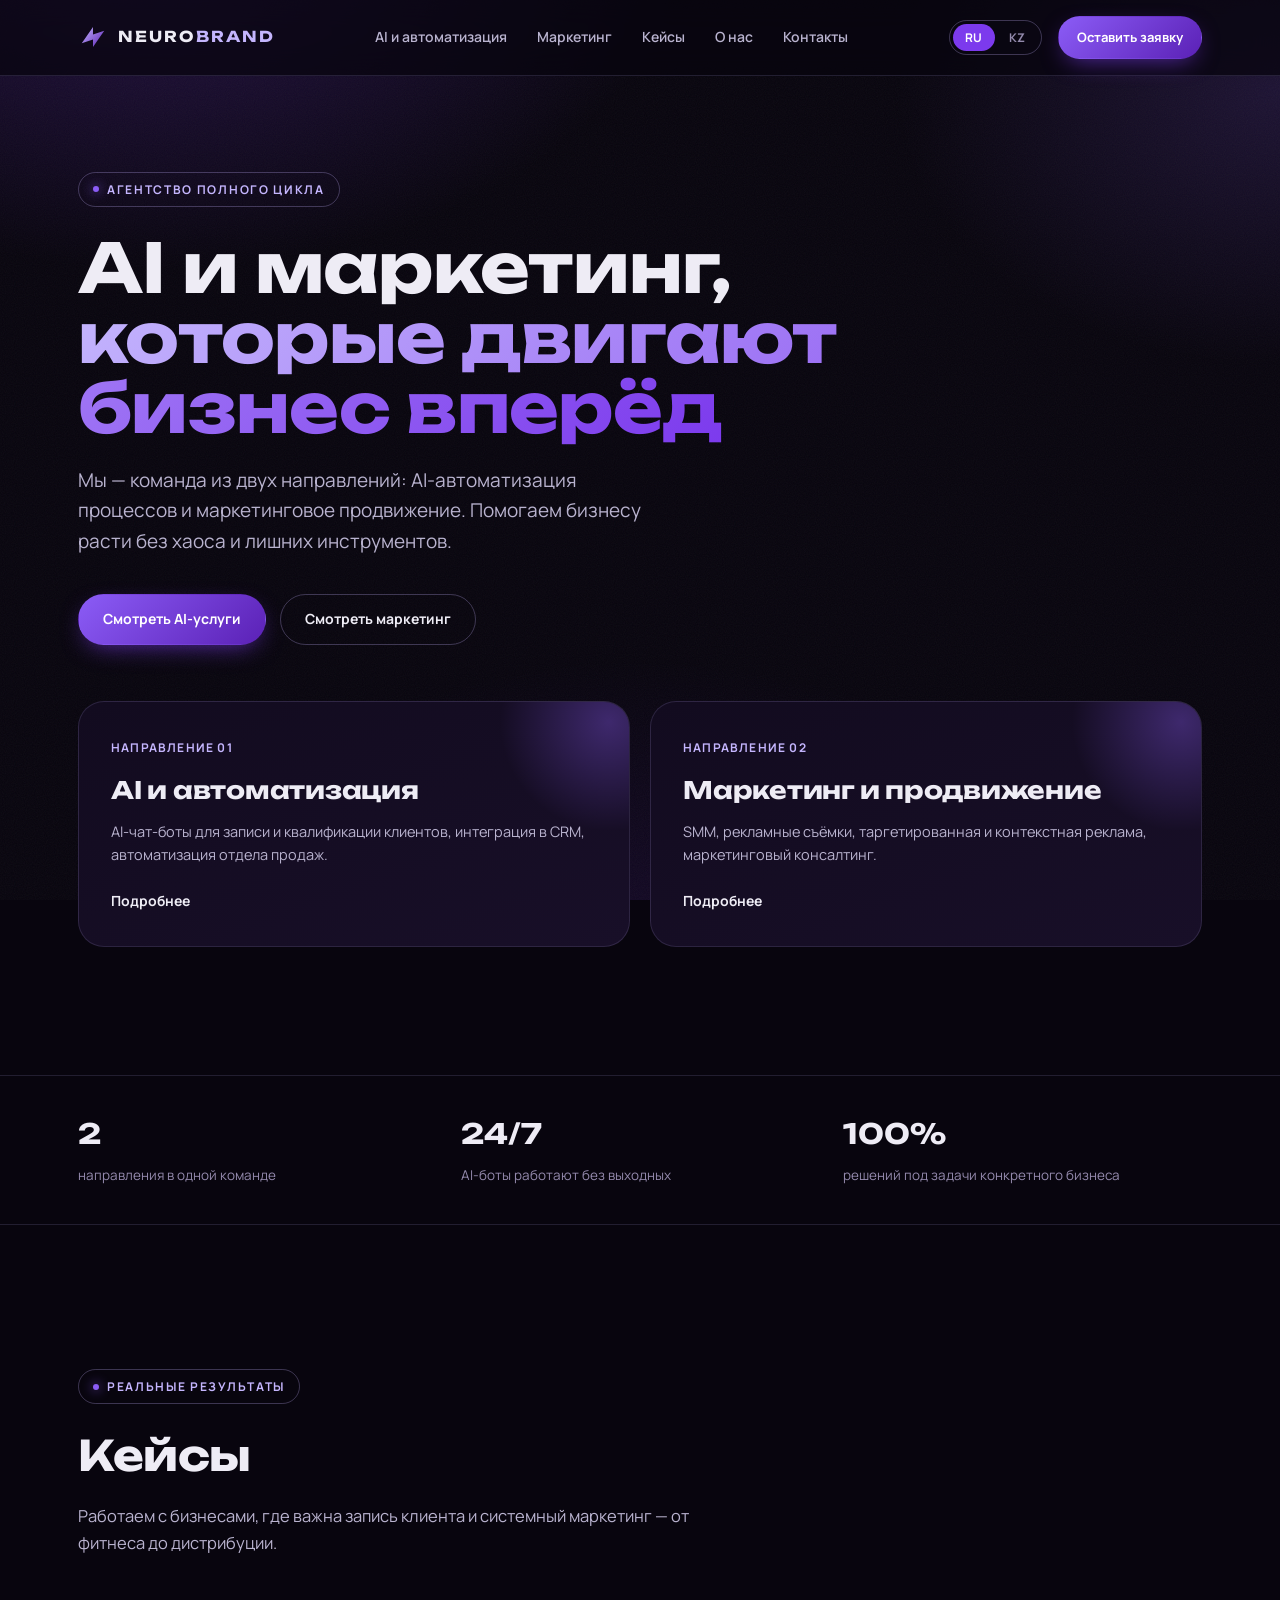
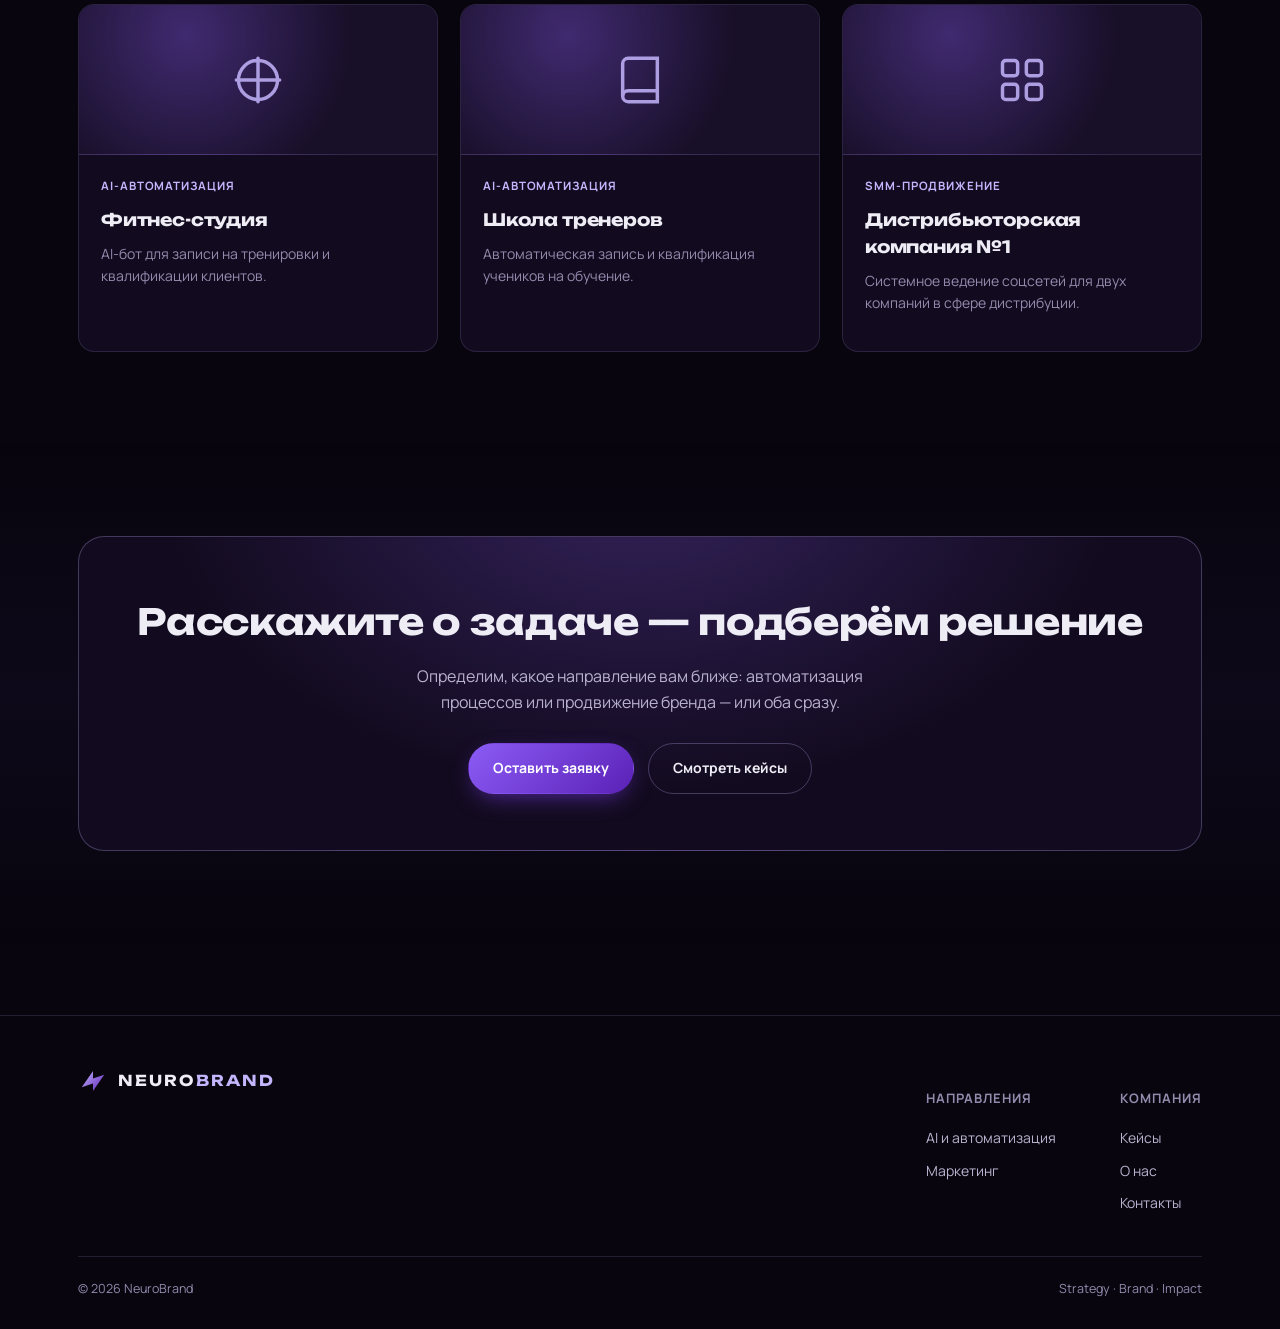
==== index.html @ 5eed68ba "Add files via upload" ====
<!DOCTYPE html>
<html lang="ru">
<head>
<meta charset="UTF-8">
<meta name="viewport" content="width=device-width, initial-scale=1.0">
<title>NeuroBrand — AI-автоматизация и маркетинг полного цикла</title>
<meta name="description" content="NeuroBrand — агентство полного цикла: AI-автоматизация бизнеса и маркетинговое продвижение под одним брендом.">
<link rel="stylesheet" href="css/style.css">
</head>
<body>
<div class="noise-bg"></div><div class="grain"></div>

<header class="site-header">
  <div class="header-inner">
    <a href="index.html" class="logo">
      <svg viewBox="0 0 48 48" fill="none" xmlns="http://www.w3.org/2000/svg">
        <path d="M6 34L24 8L24 20L42 14L24 40V28L6 34Z" fill="url(#lg)"/>
        <defs><linearGradient id="lg" x1="6" y1="8" x2="42" y2="40" gradientUnits="userSpaceOnUse">
          <stop stop-color="#C4B5FD"/><stop offset="1" stop-color="#5B21B6"/>
        </linearGradient></defs>
      </svg>
      <span class="logo-text">NEURO<span>BRAND</span></span>
    </a>
    <nav class="main-nav">
      <a href="ai.html" data-i18n="nav.ai">AI и автоматизация</a>
      <a href="marketing.html" data-i18n="nav.marketing">Маркетинг</a>
      <a href="cases.html" data-i18n="nav.cases">Кейсы</a>
      <a href="about.html" data-i18n="nav.about">О нас</a>
      <a href="contact.html" data-i18n="nav.contact">Контакты</a>
    </nav>
    <div class="header-actions">
      <button class="burger" id="burgerBtn" aria-label="Меню">
        <svg viewBox="0 0 24 24" fill="none" stroke="currentColor" stroke-width="2"><path d="M3 6h18M3 12h18M3 18h18"/></svg>
      </button>
      <div class="lang-switch" id="langSwitch">
        <button data-lang="ru" class="active">RU</button>
        <button data-lang="kz">KZ</button>
      </div>
      <a href="contact.html" class="btn btn-primary btn-sm" data-i18n="nav.cta">Оставить заявку</a>
    </div>
  </div>
  <nav class="mobile-nav" id="mobileNav">
    <a href="ai.html" data-i18n="nav.ai">AI и автоматизация</a>
    <a href="marketing.html" data-i18n="nav.marketing">Маркетинг</a>
    <a href="cases.html" data-i18n="nav.cases">Кейсы</a>
    <a href="about.html" data-i18n="nav.about">О нас</a>
    <a href="contact.html" data-i18n="nav.contact">Контакты</a>
  </nav>
</header>

<main>
  <section class="hero">
    <div class="wrap">
      <div class="eyebrow"><span class="dot"></span><span data-i18n="index.eyebrow">Агентство полного цикла</span></div>
      <h1 data-i18n="index.h1">AI и маркетинг, <em>которые двигают бизнес вперёд</em></h1>
      <p class="lead" data-i18n="index.lead">Мы — команда из двух направлений: AI-автоматизация процессов и маркетинговое продвижение. Помогаем бизнесу расти без хаоса и лишних инструментов.</p>
      <div class="hero-actions">
        <a href="ai.html" class="btn btn-primary" data-i18n="index.cta1">Смотреть AI-услуги</a>
        <a href="marketing.html" class="btn btn-ghost" data-i18n="index.cta2">Смотреть маркетинг</a>
      </div>

      <div class="directions">
        <a href="ai.html" class="direction-card">
          <span class="tag" data-i18n="index.dir1.tag">Направление 01</span>
          <h3 data-i18n="index.dir1.title">AI и автоматизация</h3>
          <p data-i18n="index.dir1.text">AI-чат-боты для записи и квалификации клиентов, интеграция в CRM, автоматизация отдела продаж.</p>
          <span class="go" data-i18n="index.dir1.go">Подробнее
            <svg viewBox="0 0 24 24" fill="none" stroke="currentColor" stroke-width="2"><path d="M5 12h14M13 6l6 6-6 6"/></svg>
          </span>
        </a>
        <a href="marketing.html" class="direction-card">
          <span class="tag" data-i18n="index.dir2.tag">Направление 02</span>
          <h3 data-i18n="index.dir2.title">Маркетинг и продвижение</h3>
          <p data-i18n="index.dir2.text">SMM, рекламные съёмки, таргетированная и контекстная реклама, маркетинговый консалтинг.</p>
          <span class="go" data-i18n="index.dir2.go">Подробнее
            <svg viewBox="0 0 24 24" fill="none" stroke="currentColor" stroke-width="2"><path d="M5 12h14M13 6l6 6-6 6"/></svg>
          </span>
        </a>
      </div>
    </div>
  </section>

  <section class="statbar">
    <div class="wrap">
      <div class="stat"><b data-i18n="index.stat1.n">2</b><span data-i18n="index.stat1.t">направления в одной команде</span></div>
      <div class="stat"><b data-i18n="index.stat2.n">24/7</b><span data-i18n="index.stat2.t">AI-боты работают без выходных</span></div>
      <div class="stat"><b data-i18n="index.stat3.n">100%</b><span data-i18n="index.stat3.t">решений под задачи конкретного бизнеса</span></div>
    </div>
  </section>

  <section class="section">
    <div class="wrap">
      <div class="section-head">
        <div class="eyebrow"><span class="dot"></span><span data-i18n="index.cases.eyebrow">Реальные результаты</span></div>
        <h2 data-i18n="index.cases.title">Кейсы</h2>
        <p data-i18n="index.cases.text">Работаем с бизнесами, где важна запись клиента и системный маркетинг — от фитнеса до дистрибуции.</p>
      </div>
      <div class="grid-3" id="caseTeaser">
        <div class="case-card">
          <div class="case-media">
            <svg viewBox="0 0 24 24" fill="none" stroke-width="1.6"><path d="M12 2v20M2 12h20" stroke-linecap="round"/><circle cx="12" cy="12" r="9"/></svg>
          </div>
          <div class="case-body">
            <span class="case-tag" data-i18n="cases.c1.tag">AI-автоматизация</span>
            <h4 data-i18n="cases.c1.title">Фитнес-студия</h4>
            <p data-i18n="cases.c1.text">AI-бот для записи на тренировки и квалификации клиентов.</p>
          </div>
        </div>
        <div class="case-card">
          <div class="case-media">
            <svg viewBox="0 0 24 24" fill="none" stroke-width="1.6"><path d="M4 19.5A2.5 2.5 0 0 1 6.5 17H20"/><path d="M6.5 2H20v20H6.5A2.5 2.5 0 0 1 4 19.5v-15A2.5 2.5 0 0 1 6.5 2z"/></svg>
          </div>
          <div class="case-body">
            <span class="case-tag" data-i18n="cases.c2.tag">AI-автоматизация</span>
            <h4 data-i18n="cases.c2.title">Школа тренеров</h4>
            <p data-i18n="cases.c2.text">Автоматическая запись и квалификация учеников на обучение.</p>
          </div>
        </div>
        <div class="case-card">
          <div class="case-media">
            <svg viewBox="0 0 24 24" fill="none" stroke-width="1.6"><rect x="3" y="3" width="7" height="7" rx="1.5"/><rect x="14" y="3" width="7" height="7" rx="1.5"/><rect x="3" y="14" width="7" height="7" rx="1.5"/><rect x="14" y="14" width="7" height="7" rx="1.5"/></svg>
          </div>
          <div class="case-body">
            <span class="case-tag" data-i18n="cases.c4.tag">SMM-продвижение</span>
            <h4 data-i18n="cases.c4.title">Дистрибьюторские компании</h4>
            <p data-i18n="cases.c4.text">Системное ведение соцсетей для двух компаний в сфере дистрибуции.</p>
          </div>
        </div>
      </div>
    </div>
  </section>

  <section class="section section-alt">
    <div class="wrap">
      <div class="cta-banner">
        <h2 data-i18n="index.ctaBanner.title">Расскажите о задаче — подберём решение</h2>
        <p data-i18n="index.ctaBanner.text">Определим, какое направление вам ближе: автоматизация процессов или продвижение бренда — или оба сразу.</p>
        <div class="cta-row">
          <a href="contact.html" class="btn btn-primary" data-i18n="index.ctaBanner.btn1">Оставить заявку</a>
          <a href="cases.html" class="btn btn-ghost" data-i18n="index.ctaBanner.btn2">Смотреть кейсы</a>
        </div>
      </div>
    </div>
  </section>
</main>

<footer class="site-footer">
  <div class="wrap">
    <div class="footer-top">
      <div class="logo">
        <svg viewBox="0 0 48 48" fill="none" xmlns="http://www.w3.org/2000/svg" width="26" height="26">
          <path d="M6 34L24 8L24 20L42 14L24 40V28L6 34Z" fill="url(#lg2)"/>
          <defs><linearGradient id="lg2" x1="6" y1="8" x2="42" y2="40" gradientUnits="userSpaceOnUse">
            <stop stop-color="#C4B5FD"/><stop offset="1" stop-color="#5B21B6"/>
          </linearGradient></defs>
        </svg>
        <span class="logo-text">NEURO<span>BRAND</span></span>
      </div>
      <div class="footer-cols">
        <div class="footer-col">
          <h5 data-i18n="footer.col1">Направления</h5>
          <a href="ai.html" data-i18n="nav.ai">AI и автоматизация</a>
          <a href="marketing.html" data-i18n="nav.marketing">Маркетинг</a>
        </div>
        <div class="footer-col">
          <h5 data-i18n="footer.col2">Компания</h5>
          <a href="cases.html" data-i18n="nav.cases">Кейсы</a>
          <a href="about.html" data-i18n="nav.about">О нас</a>
          <a href="contact.html" data-i18n="nav.contact">Контакты</a>
        </div>
      </div>
    </div>
    <div class="footer-bottom">
      <span>© 2026 NeuroBrand</span>
      <span data-i18n="footer.tag">Strategy · Brand · Impact</span>
    </div>
  </div>
</footer>

<script src="js/i18n.js"></script>
<script src="js/main.js"></script>
</body>
</html>
---- css/style.css ----
/* ==========================================================================
   NEUROBRAND — design tokens
   ========================================================================== */
@import url('https://fonts.googleapis.com/css2?family=Unbounded:wght@500;700;900&family=Manrope:wght@400;500;600;700;800&display=swap');

:root{
  --void:        #08050e;
  --void-2:      #120b1f;
  --void-3:      #180f28;
  --violet-900:  #2e1065;
  --violet-700:  #5b21b6;
  --violet-600:  #7c3aed;
  --violet-500:  #8b5cf6;
  --violet-300:  #c4b5fd;
  --chrome:      #eeecf5;
  --chrome-dim:  #b9b3cf;
  --ink-muted:   #948aad;
  --line:        rgba(196,181,253,0.14);
  --line-strong: rgba(196,181,253,0.28);

  --radius-sm: 10px;
  --radius-md: 16px;
  --radius-lg: 26px;

  --font-display: 'Unbounded', sans-serif;
  --font-body: 'Manrope', sans-serif;

  --container: 1180px;
}

*{ box-sizing:border-box; }
html{ scroll-behavior:smooth; }
body{
  margin:0;
  background:var(--void);
  color:var(--chrome);
  font-family:var(--font-body);
  font-size:16px;
  line-height:1.6;
  -webkit-font-smoothing:antialiased;
}
img{ max-width:100%; display:block; }
a{ color:inherit; text-decoration:none; }
ul{ margin:0; padding:0; list-style:none; }
h1,h2,h3,h4{ margin:0; font-family:var(--font-display); font-weight:700; letter-spacing:-0.01em; }
p{ margin:0; }
button{ font-family:inherit; cursor:pointer; }

.wrap{ max-width:var(--container); margin:0 auto; padding:0 28px; }

@media (prefers-reduced-motion: reduce){
  *{ animation-duration:0.01ms !important; animation-iteration-count:1 !important; transition-duration:0.01ms !important; scroll-behavior:auto !important; }
}

/* ---------- background texture ---------- */
.noise-bg{
  position:fixed; inset:0; z-index:-2; pointer-events:none;
  background:
    radial-gradient(ellipse 900px 600px at 12% -10%, rgba(124,58,237,0.28), transparent 60%),
    radial-gradient(ellipse 700px 500px at 100% 10%, rgba(139,92,246,0.16), transparent 55%),
    radial-gradient(ellipse 900px 700px at 50% 120%, rgba(91,33,182,0.22), transparent 60%),
    var(--void);
}
.grain{
  position:fixed; inset:0; z-index:-1; pointer-events:none; opacity:.05;
  background-image:url("data:image/svg+xml,%3Csvg xmlns='http://www.w3.org/2000/svg' width='120' height='120'%3E%3Cfilter id='n'%3E%3CfeTurbulence type='fractalNoise' baseFrequency='0.9' numOctaves='2' stitchTiles='stitch'/%3E%3C/filter%3E%3Crect width='100%25' height='100%25' filter='url(%23n)'/%3E%3C/svg%3E");
}

/* ---------- header ---------- */
header.site-header{
  position:sticky; top:0; z-index:50;
  backdrop-filter:blur(14px);
  background:rgba(8,5,14,0.72);
  border-bottom:1px solid var(--line);
}
.header-inner{
  display:flex; align-items:center; justify-content:space-between;
  padding:16px 28px; max-width:var(--container); margin:0 auto;
}
.logo{ display:flex; align-items:center; gap:10px; }
.logo svg{ width:30px; height:30px; }
.logo-text{ font-family:var(--font-display); font-weight:700; font-size:15px; letter-spacing:.14em; }
.logo-text span{ color:var(--violet-300); }

nav.main-nav{ display:flex; align-items:center; gap:30px; }
nav.main-nav a{
  font-size:14px; font-weight:600; color:var(--chrome-dim);
  transition:color .2s ease; position:relative;
}
nav.main-nav a:hover, nav.main-nav a.active{ color:var(--chrome); }
nav.main-nav a.active::after{
  content:""; position:absolute; left:0; right:0; bottom:-8px; height:2px;
  background:linear-gradient(90deg,var(--violet-500),transparent);
}

.header-actions{ display:flex; align-items:center; gap:16px; }

.lang-switch{
  display:flex; border:1px solid var(--line-strong); border-radius:100px; padding:3px; gap:2px;
}
.lang-switch button{
  border:0; background:transparent; color:var(--ink-muted);
  padding:5px 12px; border-radius:100px; font-size:12px; font-weight:700; letter-spacing:.05em;
  transition:all .2s ease;
}
.lang-switch button.active{ background:var(--violet-600); color:#fff; }

.btn{
  display:inline-flex; align-items:center; justify-content:center; gap:8px;
  padding:13px 24px; border-radius:100px; font-weight:700; font-size:14px;
  border:1px solid transparent; transition:all .22s cubic-bezier(.2,.8,.2,1); white-space:nowrap;
}
.btn-primary{
  background:linear-gradient(135deg,var(--violet-500),var(--violet-700));
  color:#fff; box-shadow:0 8px 24px -8px rgba(124,58,237,0.7);
}
.btn-primary:hover{ transform:translateY(-2px); box-shadow:0 12px 30px -8px rgba(124,58,237,0.9); }
.btn-ghost{ border-color:var(--line-strong); color:var(--chrome); }
.btn-ghost:hover{ border-color:var(--violet-500); background:rgba(139,92,246,0.08); }
.btn-sm{ padding:10px 18px; font-size:13px; }
.btn-block{ width:100%; }

.burger{
  display:none; width:40px; height:40px; border-radius:10px; border:1px solid var(--line-strong);
  background:transparent; align-items:center; justify-content:center;
}
.burger svg{ width:20px; height:20px; stroke:var(--chrome); }

.mobile-nav{
  display:none; flex-direction:column; gap:2px; padding:10px 28px 18px;
  border-top:1px solid var(--line); background:rgba(8,5,14,0.98);
}
.mobile-nav.open{ display:flex; }
.mobile-nav a{ padding:12px 4px; font-size:15px; font-weight:600; color:var(--chrome-dim); border-bottom:1px solid var(--line); }
.mobile-nav a.active{ color:var(--violet-300); }

/* ---------- hero ---------- */
.hero{ padding:96px 0 64px; position:relative; overflow:hidden; }
.eyebrow{
  display:inline-flex; align-items:center; gap:8px;
  font-size:12px; font-weight:700; letter-spacing:.14em; text-transform:uppercase;
  color:var(--violet-300); border:1px solid var(--line-strong); padding:7px 14px; border-radius:100px;
  margin-bottom:26px;
}
.eyebrow .dot{ width:6px; height:6px; border-radius:50%; background:var(--violet-500); box-shadow:0 0 12px var(--violet-500); }

.hero h1{
  font-size:clamp(38px,5.4vw,68px); line-height:1.03; margin-bottom:22px; max-width:820px;
}
.hero h1 em{
  font-style:normal;
  background:linear-gradient(135deg,var(--violet-300),var(--violet-600));
  -webkit-background-clip:text; background-clip:text; color:transparent;
}
.hero p.lead{ font-size:19px; color:var(--chrome-dim); max-width:600px; margin-bottom:38px; }
.hero-actions{ display:flex; gap:14px; flex-wrap:wrap; margin-bottom:56px; }

/* directions split */
.directions{ display:grid; grid-template-columns:1fr 1fr; gap:20px; margin-top:20px; }
.direction-card{
  position:relative; border:1px solid var(--line); border-radius:var(--radius-lg);
  padding:32px; background:linear-gradient(160deg,var(--void-2),var(--void-3));
  overflow:hidden; transition:border-color .25s ease, transform .25s ease;
}
.direction-card:hover{ border-color:var(--violet-500); transform:translateY(-4px); }
.direction-card .tag{ font-size:12px; font-weight:700; letter-spacing:.1em; color:var(--violet-300); text-transform:uppercase; }
.direction-card h3{ font-size:24px; margin:12px 0 10px; }
.direction-card p{ color:var(--chrome-dim); font-size:14.5px; margin-bottom:22px; }
.direction-card .go{ display:inline-flex; align-items:center; gap:8px; font-weight:700; font-size:14px; color:var(--chrome); }
.direction-card .go svg{ width:16px; height:16px; transition:transform .2s ease; }
.direction-card:hover .go svg{ transform:translateX(4px); }
.direction-card::before{
  content:""; position:absolute; width:220px; height:220px; border-radius:50%;
  background:radial-gradient(circle,rgba(139,92,246,0.35),transparent 70%);
  top:-90px; right:-90px; pointer-events:none;
}

/* stat bar */
.statbar{ border-top:1px solid var(--line); border-bottom:1px solid var(--line); padding:36px 0; margin:64px 0; }
.statbar .wrap{ display:grid; grid-template-columns:repeat(3,1fr); gap:24px; }
.stat b{ display:block; font-family:var(--font-display); font-size:28px; color:var(--chrome); margin-bottom:6px; }
.stat span{ font-size:13.5px; color:var(--ink-muted); }

/* section generic */
.section{ padding:80px 0; }
.section-head{ max-width:640px; margin-bottom:48px; }
.section-head .eyebrow{ margin-bottom:18px; }
.section-head h2{ font-size:clamp(28px,3.6vw,42px); margin-bottom:14px; }
.section-head p{ color:var(--chrome-dim); font-size:16.5px; }
.section-alt{ background:linear-gradient(180deg,transparent,rgba(139,92,246,0.05),transparent); }

/* cards grid */
.grid-3{ display:grid; grid-template-columns:repeat(3,1fr); gap:22px; }
.grid-2{ display:grid; grid-template-columns:1fr 1fr; gap:22px; }

.card{
  border:1px solid var(--line); border-radius:var(--radius-md); padding:26px;
  background:rgba(255,255,255,0.015);
  transition:border-color .2s ease, transform .2s ease;
}
.card:hover{ border-color:var(--line-strong); transform:translateY(-3px); }
.card .icon{
  width:44px; height:44px; border-radius:12px; display:flex; align-items:center; justify-content:center;
  background:linear-gradient(135deg,rgba(139,92,246,0.22),rgba(124,58,237,0.06));
  border:1px solid var(--line-strong); margin-bottom:18px;
}
.card .icon svg{ width:20px; height:20px; stroke:var(--violet-300); }
.card h4{ font-size:16.5px; margin-bottom:8px; }
.card p{ font-size:14px; color:var(--ink-muted); }

/* CTA banner */
.cta-banner{
  border-radius:var(--radius-lg); border:1px solid var(--line-strong);
  padding:56px; text-align:center;
  background:radial-gradient(ellipse at 50% -20%, rgba(139,92,246,0.28), transparent 60%), var(--void-2);
  margin:24px 0;
}
.cta-banner h2{ font-size:clamp(24px,3.2vw,36px); margin-bottom:14px; }
.cta-banner p{ color:var(--chrome-dim); margin-bottom:28px; max-width:520px; margin-left:auto; margin-right:auto; }
.cta-row{ display:flex; gap:14px; justify-content:center; flex-wrap:wrap; }

/* footer */
footer.site-footer{ border-top:1px solid var(--line); padding:50px 0 30px; margin-top:60px; }
.footer-top{ display:flex; justify-content:space-between; align-items:flex-start; gap:40px; flex-wrap:wrap; margin-bottom:36px; }
.footer-cols{ display:flex; gap:64px; flex-wrap:wrap; }
.footer-col h5{ font-family:var(--font-body); font-size:13px; text-transform:uppercase; letter-spacing:.08em; color:var(--ink-muted); margin-bottom:14px; }
.footer-col a{ display:block; font-size:14px; color:var(--chrome-dim); padding:5px 0; transition:color .2s ease; }
.footer-col a:hover{ color:var(--chrome); }
.footer-bottom{ display:flex; justify-content:space-between; padding-top:22px; border-top:1px solid var(--line); font-size:12.5px; color:var(--ink-muted); flex-wrap:wrap; gap:10px; }

/* forms */
.form-card{
  border:1px solid var(--line); border-radius:var(--radius-lg); padding:34px;
  background:linear-gradient(160deg,var(--void-2),var(--void-3));
}
.field{ margin-bottom:16px; }
.field label{ display:block; font-size:13px; font-weight:700; color:var(--chrome-dim); margin-bottom:7px; }
.field input, .field textarea, .field select{
  width:100%; padding:13px 15px; border-radius:10px; border:1px solid var(--line-strong);
  background:rgba(255,255,255,0.03); color:var(--chrome); font-family:inherit; font-size:14.5px;
}
.field input:focus, .field textarea:focus, .field select:focus{
  outline:none; border-color:var(--violet-500); box-shadow:0 0 0 3px rgba(139,92,246,0.18);
}
.field textarea{ resize:vertical; min-height:96px; }
.form-note{ font-size:12.5px; color:var(--ink-muted); margin-top:14px; text-align:center; }
.form-success{
  display:none; text-align:center; padding:30px 10px;
}
.form-success.show{ display:block; }
.form-success svg{ width:44px; height:44px; margin:0 auto 14px; stroke:var(--violet-300); }

.tabs{ display:flex; gap:10px; margin-bottom:26px; }
.tab-btn{
  flex:1; border:1px solid var(--line-strong); background:transparent; color:var(--chrome-dim);
  padding:13px; border-radius:12px; font-weight:700; font-size:13.5px; transition:all .2s ease;
}
.tab-btn.active{ background:rgba(139,92,246,0.14); border-color:var(--violet-500); color:var(--chrome); }

/* case cards */
.case-card{
  border:1px solid var(--line); border-radius:var(--radius-md); overflow:hidden;
  background:var(--void-2); transition:transform .2s ease, border-color .2s ease;
}
.case-card:hover{ transform:translateY(-3px); border-color:var(--line-strong); }
.case-media{
  height:150px; display:flex; align-items:center; justify-content:center;
  background:radial-gradient(circle at 30% 20%, rgba(139,92,246,0.35), transparent 60%), var(--void-3);
  border-bottom:1px solid var(--line);
}
.case-media svg{ width:52px; height:52px; stroke:var(--violet-300); opacity:.85; }
.case-body{ padding:22px; }
.case-tag{ font-size:11.5px; font-weight:700; letter-spacing:.08em; text-transform:uppercase; color:var(--violet-300); margin-bottom:10px; display:block; }
.case-body h4{ font-size:17px; margin-bottom:10px; }
.case-body p{ font-size:14px; color:var(--ink-muted); margin-bottom:14px; }
.case-result{ font-size:13px; font-weight:700; color:var(--chrome); border-top:1px solid var(--line); padding-top:14px; }

.placeholder-note{
  font-size:12.5px; color:var(--ink-muted); border:1px dashed var(--line-strong); border-radius:10px;
  padding:10px 14px; margin-top:10px;
}

/* upsell ladder */
.ladder{ display:flex; gap:16px; align-items:stretch; flex-wrap:wrap; }
.ladder-step{
  flex:1; min-width:220px; border:1px solid var(--line); border-radius:var(--radius-md); padding:24px;
  background:rgba(255,255,255,0.015); position:relative;
}
.ladder-step .num{ font-family:var(--font-display); font-size:13px; color:var(--violet-300); margin-bottom:14px; }
.ladder-step h4{ font-size:16px; margin-bottom:8px; }
.ladder-step p{ font-size:13.5px; color:var(--ink-muted); }
.ladder-arrow{ display:flex; align-items:center; color:var(--violet-500); }
.ladder-arrow svg{ width:22px; height:22px; }

/* chat demo widget */
.chat-fab{
  position:fixed; bottom:26px; right:26px; z-index:60;
  width:60px; height:60px; border-radius:50%; border:none;
  background:linear-gradient(135deg,var(--violet-500),var(--violet-700));
  box-shadow:0 10px 30px -6px rgba(124,58,237,0.75);
  display:flex; align-items:center; justify-content:center;
  transition:transform .2s ease;
}
.chat-fab:hover{ transform:scale(1.06); }
.chat-fab svg{ width:26px; height:26px; }

.chat-panel{
  position:fixed; bottom:100px; right:26px; z-index:60; width:340px; max-width:calc(100vw - 40px);
  border-radius:20px; border:1px solid var(--line-strong); overflow:hidden;
  background:var(--void-2); box-shadow:0 24px 60px -12px rgba(0,0,0,0.6);
  display:none; flex-direction:column; max-height:460px;
}
.chat-panel.open{ display:flex; }
.chat-head{
  padding:16px 18px; background:linear-gradient(135deg,var(--violet-700),var(--violet-900));
  display:flex; align-items:center; gap:10px;
}
.chat-head .avatar{ width:34px; height:34px; border-radius:50%; background:rgba(255,255,255,0.15); display:flex; align-items:center; justify-content:center; }
.chat-head .avatar svg{ width:18px; height:18px; }
.chat-head .who b{ display:block; font-size:13.5px; }
.chat-head .who span{ font-size:11px; color:rgba(255,255,255,0.75); }
.chat-badge{ margin-left:auto; font-size:10px; font-weight:700; background:rgba(255,255,255,0.18); padding:4px 8px; border-radius:100px; letter-spacing:.05em; }
.chat-body{ padding:16px; overflow-y:auto; flex:1; display:flex; flex-direction:column; gap:10px; }
.msg{ max-width:80%; padding:10px 13px; border-radius:14px; font-size:13.5px; line-height:1.45; }
.msg.bot{ align-self:flex-start; background:rgba(255,255,255,0.06); border:1px solid var(--line); border-bottom-left-radius:4px; }
.msg.user{ align-self:flex-end; background:linear-gradient(135deg,var(--violet-500),var(--violet-700)); border-bottom-right-radius:4px; }
.chat-options{ display:flex; flex-direction:column; gap:8px; padding:0 16px 16px; }
.chat-opt{
  text-align:left; border:1px solid var(--line-strong); background:rgba(255,255,255,0.02); color:var(--chrome);
  padding:10px 13px; border-radius:10px; font-size:13px; transition:all .18s ease;
}
.chat-opt:hover{ border-color:var(--violet-500); background:rgba(139,92,246,0.1); }

/* about page */
.founders{ display:grid; grid-template-columns:1fr 1fr; gap:22px; }
.founder-card{ border:1px solid var(--line); border-radius:var(--radius-lg); padding:30px; background:var(--void-2); }
.founder-card .avatar-ring{
  width:64px; height:64px; border-radius:50%; margin-bottom:18px;
  background:linear-gradient(135deg,var(--violet-500),var(--violet-800,var(--violet-700)));
  display:flex; align-items:center; justify-content:center; font-family:var(--font-display); font-weight:700; font-size:20px;
}
.founder-card h4{ font-size:19px; margin-bottom:4px; }
.founder-card .role{ font-size:13px; color:var(--violet-300); font-weight:700; margin-bottom:14px; }
.founder-card p{ font-size:14px; color:var(--chrome-dim); }

/* mobile */
@media (max-width: 880px){
  nav.main-nav{ display:none; }
  .burger{ display:flex; }
  .directions{ grid-template-columns:1fr; }
  .grid-3{ grid-template-columns:1fr; }
  .grid-2{ grid-template-columns:1fr; }
  .statbar .wrap{ grid-template-columns:1fr; gap:20px; }
  .founders{ grid-template-columns:1fr; }
  .footer-top{ flex-direction:column; }
  .ladder{ flex-direction:column; }
  .ladder-arrow{ transform:rotate(90deg); align-self:center; }
  .chat-panel{ right:16px; left:16px; width:auto; }
  .chat-fab{ right:20px; }
}
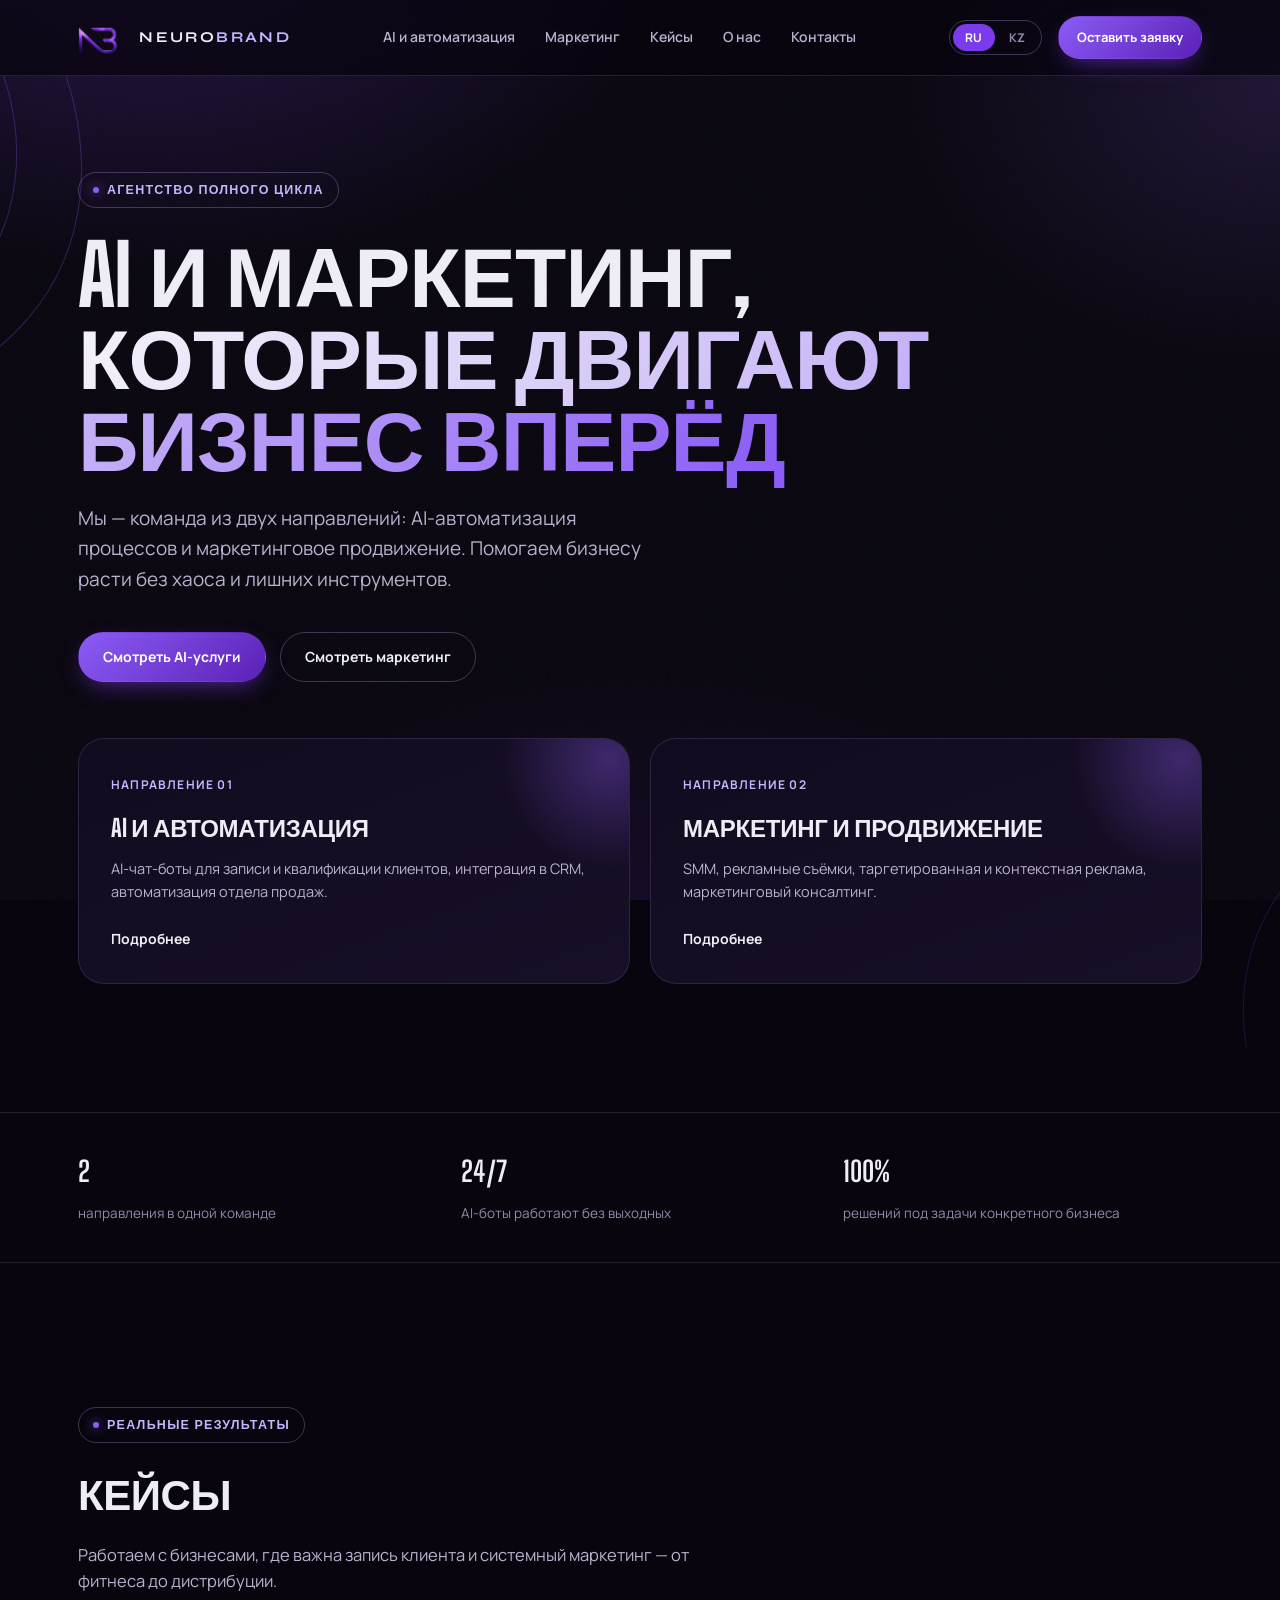
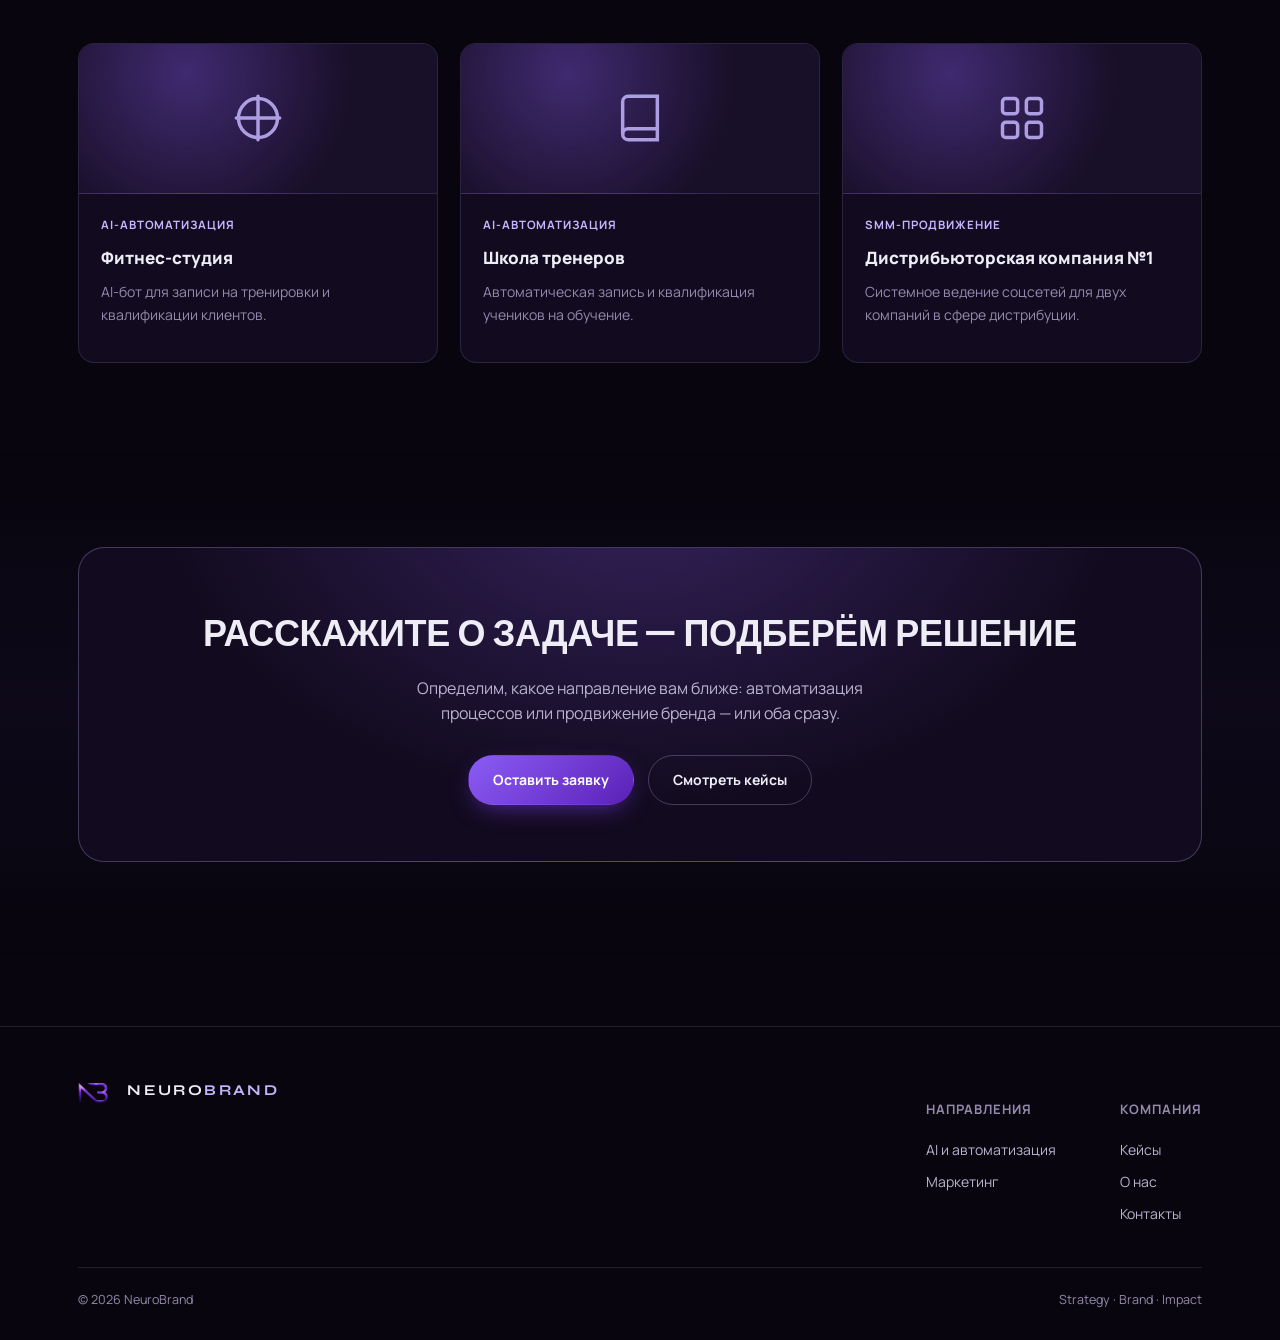
==== commit 21fa4106: "Add files via upload" ====
--- a/index.html
+++ b/index.html
@@ -13,12 +13,7 @@
 <header class="site-header">
   <div class="header-inner">
     <a href="index.html" class="logo">
-      <svg viewBox="0 0 48 48" fill="none" xmlns="http://www.w3.org/2000/svg">
-        <path d="M6 34L24 8L24 20L42 14L24 40V28L6 34Z" fill="url(#lg)"/>
-        <defs><linearGradient id="lg" x1="6" y1="8" x2="42" y2="40" gradientUnits="userSpaceOnUse">
-          <stop stop-color="#C4B5FD"/><stop offset="1" stop-color="#5B21B6"/>
-        </linearGradient></defs>
-      </svg>
+      <img src="assets/logo-mark.png" alt="NeuroBrand" style="height:34px;width:auto;">
       <span class="logo-text">NEURO<span>BRAND</span></span>
     </a>
     <nav class="main-nav">
@@ -148,12 +143,7 @@
   <div class="wrap">
     <div class="footer-top">
       <div class="logo">
-        <svg viewBox="0 0 48 48" fill="none" xmlns="http://www.w3.org/2000/svg" width="26" height="26">
-          <path d="M6 34L24 8L24 20L42 14L24 40V28L6 34Z" fill="url(#lg2)"/>
-          <defs><linearGradient id="lg2" x1="6" y1="8" x2="42" y2="40" gradientUnits="userSpaceOnUse">
-            <stop stop-color="#C4B5FD"/><stop offset="1" stop-color="#5B21B6"/>
-          </linearGradient></defs>
-        </svg>
+        <img src="assets/logo-mark.png" alt="NeuroBrand" style="height:26px;width:auto;">
         <span class="logo-text">NEURO<span>BRAND</span></span>
       </div>
       <div class="footer-cols">
--- a/css/style.css
+++ b/css/style.css
@@ -1,7 +1,7 @@
 /* ==========================================================================
    NEUROBRAND — design tokens
    ========================================================================== */
-@import url('https://fonts.googleapis.com/css2?family=Unbounded:wght@500;700;900&family=Manrope:wght@400;500;600;700;800&display=swap');
+@import url('https://fonts.googleapis.com/css2?family=Big+Shoulders+Display:wght@600;800;900&family=Syne:wght@600;700;800&family=Manrope:wght@400;500;600;700;800&display=swap');
 
 :root{
   --void:        #08050e;
@@ -22,7 +22,8 @@
   --radius-md: 16px;
   --radius-lg: 26px;
 
-  --font-display: 'Unbounded', sans-serif;
+  --font-display: 'Big Shoulders Display', sans-serif;
+  --font-accent: 'Syne', sans-serif;
   --font-body: 'Manrope', sans-serif;
 
   --container: 1180px;
@@ -42,7 +43,8 @@
 img{ max-width:100%; display:block; }
 a{ color:inherit; text-decoration:none; }
 ul{ margin:0; padding:0; list-style:none; }
-h1,h2,h3,h4{ margin:0; font-family:var(--font-display); font-weight:700; letter-spacing:-0.01em; }
+h1,h2,h3,h4{ margin:0; font-family:var(--font-display); font-weight:800; letter-spacing:-0.01em; text-transform:uppercase; }
+h4{ letter-spacing:0; text-transform:none; font-family:var(--font-body); font-weight:800; }
 p{ margin:0; }
 button{ font-family:inherit; cursor:pointer; }
 
@@ -79,7 +81,7 @@
 }
 .logo{ display:flex; align-items:center; gap:10px; }
 .logo svg{ width:30px; height:30px; }
-.logo-text{ font-family:var(--font-display); font-weight:700; font-size:15px; letter-spacing:.14em; }
+.logo-text{ font-family:var(--font-accent); font-weight:700; font-size:15px; letter-spacing:.16em; }
 .logo-text span{ color:var(--violet-300); }
 
 nav.main-nav{ display:flex; align-items:center; gap:30px; }
@@ -136,21 +138,40 @@
 
 /* ---------- hero ---------- */
 .hero{ padding:96px 0 64px; position:relative; overflow:hidden; }
+.hero::before, .hero::after{
+  content:""; position:absolute; width:640px; height:640px; pointer-events:none; z-index:-1;
+  background-repeat:no-repeat; opacity:.5;
+}
+.hero::before{
+  top:-220px; left:-260px;
+  background-image:url("data:image/svg+xml,%3Csvg xmlns='http://www.w3.org/2000/svg' viewBox='0 0 640 640'%3E%3Cg fill='none' stroke='%238B5CF6' stroke-width='1.1' opacity='0.55'%3E%3Cpath d='M20 420C160 380 200 220 60 120'/%3E%3Cpath d='M70 460C230 410 270 230 110 90'/%3E%3Cpath d='M120 500C300 440 340 240 160 60'/%3E%3Cpath d='M170 540C370 470 410 250 210 30'/%3E%3C/g%3E%3C/svg%3E");
+}
+.hero::after{
+  bottom:-260px; right:-240px; transform:rotate(180deg);
+  background-image:url("data:image/svg+xml,%3Csvg xmlns='http://www.w3.org/2000/svg' viewBox='0 0 640 640'%3E%3Cg fill='none' stroke='%237C3AED' stroke-width='1.1' opacity='0.4'%3E%3Cpath d='M20 420C160 380 200 220 60 120'/%3E%3Cpath d='M70 460C230 410 270 230 110 90'/%3E%3Cpath d='M120 500C300 440 340 240 160 60'/%3E%3C/g%3E%3C/svg%3E");
+}
 .eyebrow{
   display:inline-flex; align-items:center; gap:8px;
-  font-size:12px; font-weight:700; letter-spacing:.14em; text-transform:uppercase;
+  font-family:var(--font-accent);
+  font-size:12.5px; font-weight:700; letter-spacing:.1em; text-transform:uppercase;
   color:var(--violet-300); border:1px solid var(--line-strong); padding:7px 14px; border-radius:100px;
   margin-bottom:26px;
 }
 .eyebrow .dot{ width:6px; height:6px; border-radius:50%; background:var(--violet-500); box-shadow:0 0 12px var(--violet-500); }
 
 .hero h1{
-  font-size:clamp(38px,5.4vw,68px); line-height:1.03; margin-bottom:22px; max-width:820px;
-}
-.hero h1 em{
+  font-size:clamp(44px,6.6vw,84px); line-height:0.98; margin-bottom:22px; max-width:900px;
+}
+.hero h1 em, .chrome-text{
   font-style:normal;
-  background:linear-gradient(135deg,var(--violet-300),var(--violet-600));
+  background:linear-gradient(115deg,#f4f2fa 0%,#cdbdf7 22%,#8b5cf6 46%,#e9e4fb 62%,#6d28d9 80%,#f4f2fa 100%);
+  background-size:220% 100%;
   -webkit-background-clip:text; background-clip:text; color:transparent;
+  animation:chromeShift 7s ease-in-out infinite;
+}
+@keyframes chromeShift{
+  0%,100%{ background-position:0% 50%; }
+  50%{ background-position:100% 50%; }
 }
 .hero p.lead{ font-size:19px; color:var(--chrome-dim); max-width:600px; margin-bottom:38px; }
 .hero-actions{ display:flex; gap:14px; flex-wrap:wrap; margin-bottom:56px; }
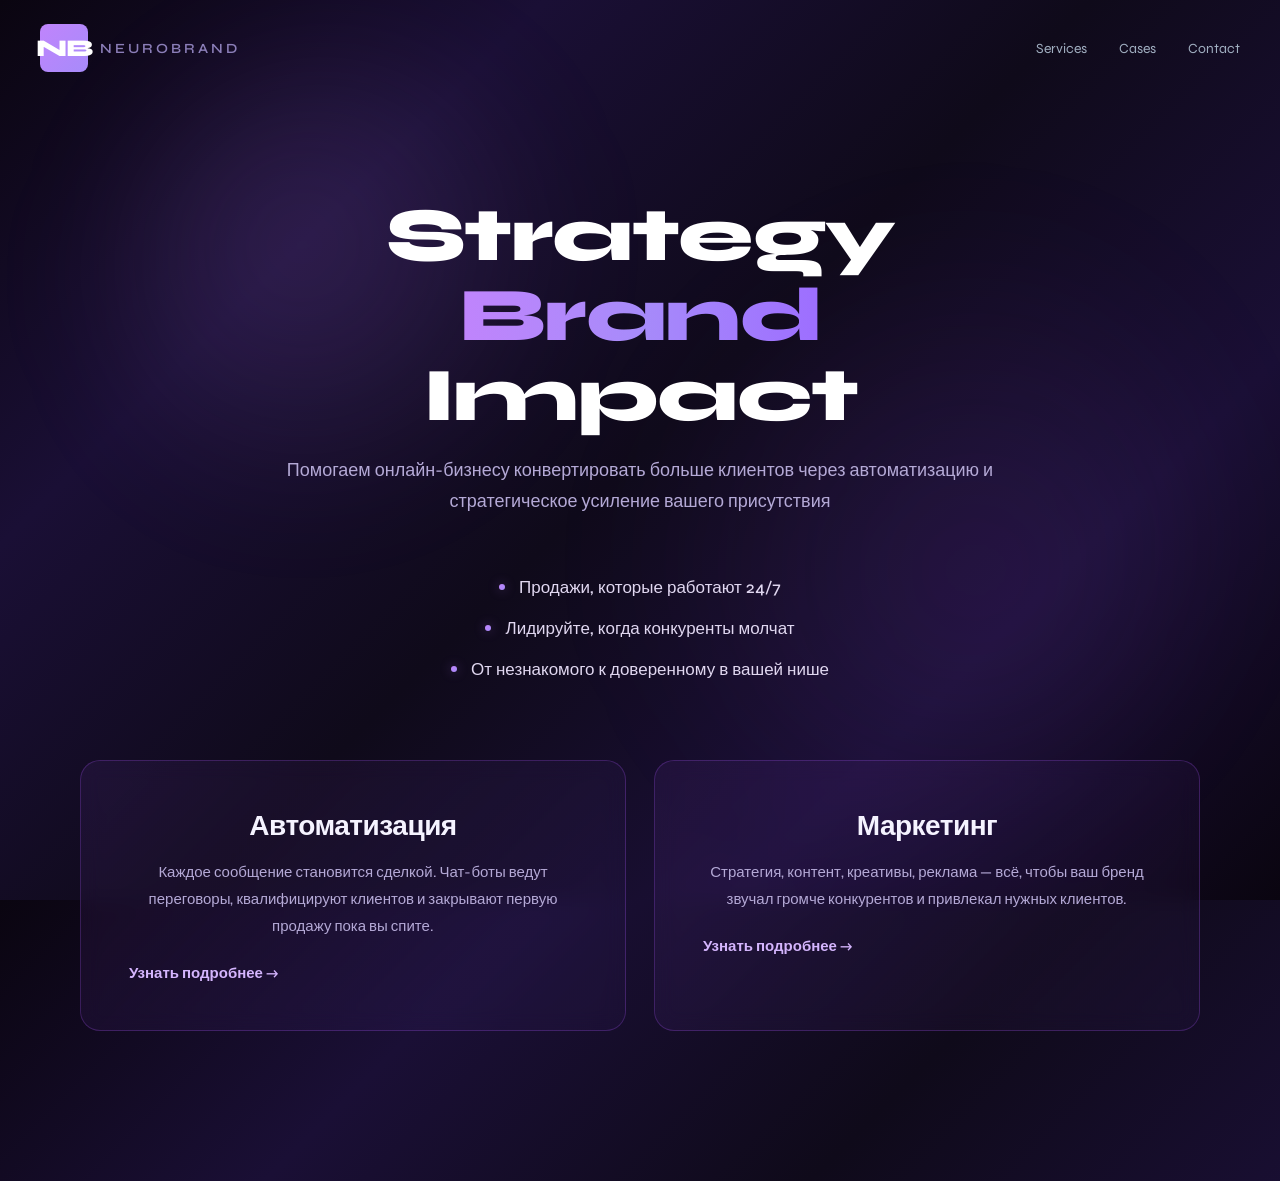
==== commit 4c7a8b08: "Add files via upload" ====
--- a/index.html
+++ b/index.html
@@ -1,173 +1,367 @@
 <!DOCTYPE html>
 <html lang="ru">
 <head>
-<meta charset="UTF-8">
-<meta name="viewport" content="width=device-width, initial-scale=1.0">
-<title>NeuroBrand — AI-автоматизация и маркетинг полного цикла</title>
-<meta name="description" content="NeuroBrand — агентство полного цикла: AI-автоматизация бизнеса и маркетинговое продвижение под одним брендом.">
-<link rel="stylesheet" href="css/style.css">
+    <meta charset="UTF-8">
+    <meta name="viewport" content="width=device-width, initial-scale=1.0">
+    <title>NeuroBrand — Автоматизация и маркетинг для вашего бизнеса</title>
+    <link href="https://fonts.googleapis.com/css2?family=Syne:wght@400;500;600;700;800&display=swap" rel="stylesheet">
+    <style>
+        * {
+            margin: 0;
+            padding: 0;
+            box-sizing: border-box;
+        }
+
+        html, body {
+            width: 100%;
+            height: 100%;
+        }
+
+        body {
+            font-family: -apple-system, BlinkMacSystemFont, 'Segoe UI', 'Syne', sans-serif;
+            background: linear-gradient(135deg, #0a0510 0%, #1a0f35 25%, #0f0a1a 50%, #1a0f35 75%, #0a0510 100%);
+            color: #e0d7f0;
+            overflow-x: hidden;
+        }
+
+        @keyframes fadeInUp {
+            from {
+                opacity: 0;
+                transform: translateY(12px);
+            }
+            to {
+                opacity: 1;
+                transform: translateY(0);
+            }
+        }
+
+        @keyframes floatBg {
+            0%, 100% {
+                transform: translateY(0px) scaleX(1);
+                opacity: 0.2;
+            }
+            50% {
+                transform: translateY(-30px) scaleX(1.08);
+                opacity: 0.28;
+            }
+        }
+
+        .benefit-item {
+            opacity: 0;
+            animation: fadeInUp 0.6s ease-out forwards;
+        }
+
+        .bg-element {
+            position: absolute;
+            animation: floatBg 8s ease-in-out infinite;
+            z-index: 1;
+        }
+
+        /* Navigation */
+        .nav {
+            padding: 24px 40px;
+            display: flex;
+            justify-content: space-between;
+            align-items: center;
+            position: relative;
+            z-index: 10;
+        }
+
+        .logo-section {
+            display: flex;
+            align-items: center;
+            gap: 12px;
+        }
+
+        .logo-mark {
+            width: 48px;
+            height: 48px;
+            display: flex;
+            align-items: center;
+            justify-content: center;
+            background: linear-gradient(135deg, #c084fc 0%, #a78bfa 100%);
+            border-radius: 8px;
+            font-size: 24px;
+            font-weight: 900;
+            color: #fff;
+            letter-spacing: -1px;
+        }
+
+        .logo-text {
+            font-size: 14px;
+            font-weight: 600;
+            letter-spacing: 3px;
+            color: #8b7eb8;
+            text-transform: uppercase;
+        }
+
+        .nav-links {
+            display: flex;
+            gap: 32px;
+            font-size: 14px;
+        }
+
+        .nav-links a {
+            color: #a0aec0;
+            text-decoration: none;
+            transition: color 0.2s;
+            cursor: pointer;
+        }
+
+        .nav-links a:hover {
+            color: #d4b5fd;
+        }
+
+        /* Hero */
+        .hero-section {
+            min-height: 100vh;
+            padding: 100px 40px 50px;
+            text-align: center;
+            position: relative;
+            z-index: 5;
+        }
+
+        .hero-title {
+            font-size: 76px;
+            font-weight: 900;
+            color: #fff;
+            margin: 0 0 20px;
+            letter-spacing: -1.5px;
+            line-height: 1.05;
+        }
+
+        .brand-word {
+            background: linear-gradient(90deg, #c084fc 0%, #a78bfa 50%, #9d6eff 100%);
+            -webkit-background-clip: text;
+            -webkit-text-fill-color: transparent;
+            background-clip: text;
+        }
+
+        .hero-subtitle {
+            font-size: 18px;
+            color: #b4a9d6;
+            margin: 0 0 60px;
+            max-width: 720px;
+            margin-left: auto;
+            margin-right: auto;
+            line-height: 1.7;
+            font-weight: 400;
+        }
+
+        /* Benefits */
+        .benefits {
+            max-width: 760px;
+            margin: 0 auto 80px;
+            display: flex;
+            flex-direction: column;
+            gap: 20px;
+        }
+
+        .benefit {
+            display: flex;
+            align-items: center;
+            gap: 14px;
+            font-size: 17px;
+            color: #e0d7f0;
+            justify-content: center;
+            font-weight: 500;
+        }
+
+        .benefit-dot {
+            width: 6px;
+            height: 6px;
+            background: linear-gradient(135deg, #c084fc 0%, #a78bfa 100%);
+            border-radius: 50%;
+            flex-shrink: 0;
+            box-shadow: 0 0 12px rgba(192, 132, 252, 0.4);
+        }
+
+        /* Cards */
+        .cards-container {
+            padding: 0 40px 100px;
+            display: grid;
+            grid-template-columns: 1fr 1fr;
+            gap: 28px;
+            max-width: 1200px;
+            margin: 0 auto;
+            position: relative;
+            z-index: 5;
+        }
+
+        .card {
+            background: linear-gradient(135deg, rgba(168, 85, 247, 0.08) 0%, rgba(139, 92, 246, 0.04) 100%);
+            border: 1px solid rgba(168, 85, 247, 0.25);
+            border-radius: 20px;
+            padding: 48px;
+            cursor: pointer;
+            transition: all 0.3s ease;
+            backdrop-filter: blur(10px);
+        }
+
+        .card:hover {
+            background: linear-gradient(135deg, rgba(168, 85, 247, 0.15) 0%, rgba(139, 92, 246, 0.08) 100%);
+            border-color: rgba(192, 132, 252, 0.4);
+            transform: translateY(-6px);
+        }
+
+        .card-title {
+            font-size: 28px;
+            font-weight: 800;
+            color: #f5f3ff;
+            margin: 0 0 16px;
+            letter-spacing: -0.5px;
+        }
+
+        .card-desc {
+            font-size: 15px;
+            color: #b4a9d6;
+            margin: 0 0 24px;
+            line-height: 1.8;
+        }
+
+        .card-cta {
+            display: flex;
+            align-items: center;
+            gap: 8px;
+            color: #d4b5fd;
+            font-weight: 600;
+            font-size: 15px;
+            text-decoration: none;
+            cursor: pointer;
+            transition: all 0.2s;
+        }
+
+        .card-cta:hover {
+            gap: 12px;
+            color: #e9d5ff;
+        }
+
+        /* Background Glows */
+        .glow-orb-1 {
+            position: absolute;
+            top: 5%;
+            left: 8%;
+            width: 500px;
+            height: 500px;
+            background: radial-gradient(circle at 40% 40%, rgba(192, 132, 252, 0.15) 0%, transparent 65%);
+            border-radius: 50%;
+            filter: blur(60px);
+            z-index: 0;
+        }
+
+        .glow-orb-2 {
+            position: absolute;
+            bottom: 10%;
+            right: 5%;
+            width: 600px;
+            height: 600px;
+            background: radial-gradient(circle at 60% 60%, rgba(168, 85, 247, 0.1) 0%, transparent 70%);
+            border-radius: 50%;
+            filter: blur(70px);
+            z-index: 0;
+        }
+
+        /* Responsive */
+        @media (max-width: 768px) {
+            .nav {
+                flex-direction: column;
+                gap: 20px;
+                padding: 20px 20px;
+            }
+
+            .hero-title {
+                font-size: 48px;
+            }
+
+            .hero-subtitle {
+                font-size: 16px;
+            }
+
+            .cards-container {
+                grid-template-columns: 1fr;
+                padding: 0 20px 60px;
+            }
+
+            .card {
+                padding: 32px;
+            }
+
+            .card-title {
+                font-size: 22px;
+            }
+        }
+    </style>
 </head>
 <body>
-<div class="noise-bg"></div><div class="grain"></div>
-
-<header class="site-header">
-  <div class="header-inner">
-    <a href="index.html" class="logo">
-      <img src="assets/logo-mark.png" alt="NeuroBrand" style="height:34px;width:auto;">
-      <span class="logo-text">NEURO<span>BRAND</span></span>
-    </a>
-    <nav class="main-nav">
-      <a href="ai.html" data-i18n="nav.ai">AI и автоматизация</a>
-      <a href="marketing.html" data-i18n="nav.marketing">Маркетинг</a>
-      <a href="cases.html" data-i18n="nav.cases">Кейсы</a>
-      <a href="about.html" data-i18n="nav.about">О нас</a>
-      <a href="contact.html" data-i18n="nav.contact">Контакты</a>
-    </nav>
-    <div class="header-actions">
-      <button class="burger" id="burgerBtn" aria-label="Меню">
-        <svg viewBox="0 0 24 24" fill="none" stroke="currentColor" stroke-width="2"><path d="M3 6h18M3 12h18M3 18h18"/></svg>
-      </button>
-      <div class="lang-switch" id="langSwitch">
-        <button data-lang="ru" class="active">RU</button>
-        <button data-lang="kz">KZ</button>
-      </div>
-      <a href="contact.html" class="btn btn-primary btn-sm" data-i18n="nav.cta">Оставить заявку</a>
+    <!-- Navigation -->
+    <div class="nav">
+        <div class="logo-section">
+            <div class="logo-mark">NB</div>
+            <div class="logo-text">NeuroBrand</div>
+        </div>
+        <div class="nav-links">
+            <a href="#services">Services</a>
+            <a href="#cases">Cases</a>
+            <a href="#contact">Contact</a>
+        </div>
     </div>
-  </div>
-  <nav class="mobile-nav" id="mobileNav">
-    <a href="ai.html" data-i18n="nav.ai">AI и автоматизация</a>
-    <a href="marketing.html" data-i18n="nav.marketing">Маркетинг</a>
-    <a href="cases.html" data-i18n="nav.cases">Кейсы</a>
-    <a href="about.html" data-i18n="nav.about">О нас</a>
-    <a href="contact.html" data-i18n="nav.contact">Контакты</a>
-  </nav>
-</header>
-
-<main>
-  <section class="hero">
-    <div class="wrap">
-      <div class="eyebrow"><span class="dot"></span><span data-i18n="index.eyebrow">Агентство полного цикла</span></div>
-      <h1 data-i18n="index.h1">AI и маркетинг, <em>которые двигают бизнес вперёд</em></h1>
-      <p class="lead" data-i18n="index.lead">Мы — команда из двух направлений: AI-автоматизация процессов и маркетинговое продвижение. Помогаем бизнесу расти без хаоса и лишних инструментов.</p>
-      <div class="hero-actions">
-        <a href="ai.html" class="btn btn-primary" data-i18n="index.cta1">Смотреть AI-услуги</a>
-        <a href="marketing.html" class="btn btn-ghost" data-i18n="index.cta2">Смотреть маркетинг</a>
-      </div>
-
-      <div class="directions">
-        <a href="ai.html" class="direction-card">
-          <span class="tag" data-i18n="index.dir1.tag">Направление 01</span>
-          <h3 data-i18n="index.dir1.title">AI и автоматизация</h3>
-          <p data-i18n="index.dir1.text">AI-чат-боты для записи и квалификации клиентов, интеграция в CRM, автоматизация отдела продаж.</p>
-          <span class="go" data-i18n="index.dir1.go">Подробнее
-            <svg viewBox="0 0 24 24" fill="none" stroke="currentColor" stroke-width="2"><path d="M5 12h14M13 6l6 6-6 6"/></svg>
-          </span>
-        </a>
-        <a href="marketing.html" class="direction-card">
-          <span class="tag" data-i18n="index.dir2.tag">Направление 02</span>
-          <h3 data-i18n="index.dir2.title">Маркетинг и продвижение</h3>
-          <p data-i18n="index.dir2.text">SMM, рекламные съёмки, таргетированная и контекстная реклама, маркетинговый консалтинг.</p>
-          <span class="go" data-i18n="index.dir2.go">Подробнее
-            <svg viewBox="0 0 24 24" fill="none" stroke="currentColor" stroke-width="2"><path d="M5 12h14M13 6l6 6-6 6"/></svg>
-          </span>
-        </a>
-      </div>
+
+    <!-- Hero Section -->
+    <div class="hero-section">
+        <h1 class="hero-title">
+            Strategy<br>
+            <span class="brand-word">Brand</span><br>
+            Impact
+        </h1>
+        <p class="hero-subtitle">Помогаем онлайн-бизнесу конвертировать больше клиентов через автоматизацию и стратегическое усиление вашего присутствия</p>
+
+        <!-- Benefits -->
+        <div class="benefits">
+            <div class="benefit-item benefit" style="animation-delay: 0.2s;">
+                <div class="benefit-dot"></div>
+                <span>Продажи, которые работают 24/7</span>
+            </div>
+            <div class="benefit-item benefit" style="animation-delay: 0.4s;">
+                <div class="benefit-dot"></div>
+                <span>Лидируйте, когда конкуренты молчат</span>
+            </div>
+            <div class="benefit-item benefit" style="animation-delay: 0.6s;">
+                <div class="benefit-dot"></div>
+                <span>От незнакомого к доверенному в вашей нише</span>
+            </div>
+        </div>
+
+        <!-- Cards -->
+        <div class="cards-container">
+            <div class="card">
+                <h3 class="card-title">Автоматизация</h3>
+                <p class="card-desc">Каждое сообщение становится сделкой. Чат-боты ведут переговоры, квалифицируют клиентов и закрывают первую продажу пока вы спите.</p>
+                <div class="card-cta">Узнать подробнее →</div>
+            </div>
+
+            <div class="card">
+                <h3 class="card-title">Маркетинг</h3>
+                <p class="card-desc">Стратегия, контент, креативы, реклама — всё, чтобы ваш бренд звучал громче конкурентов и привлекал нужных клиентов.</p>
+                <div class="card-cta">Узнать подробнее →</div>
+            </div>
+        </div>
     </div>
-  </section>
-
-  <section class="statbar">
-    <div class="wrap">
-      <div class="stat"><b data-i18n="index.stat1.n">2</b><span data-i18n="index.stat1.t">направления в одной команде</span></div>
-      <div class="stat"><b data-i18n="index.stat2.n">24/7</b><span data-i18n="index.stat2.t">AI-боты работают без выходных</span></div>
-      <div class="stat"><b data-i18n="index.stat3.n">100%</b><span data-i18n="index.stat3.t">решений под задачи конкретного бизнеса</span></div>
-    </div>
-  </section>
-
-  <section class="section">
-    <div class="wrap">
-      <div class="section-head">
-        <div class="eyebrow"><span class="dot"></span><span data-i18n="index.cases.eyebrow">Реальные результаты</span></div>
-        <h2 data-i18n="index.cases.title">Кейсы</h2>
-        <p data-i18n="index.cases.text">Работаем с бизнесами, где важна запись клиента и системный маркетинг — от фитнеса до дистрибуции.</p>
-      </div>
-      <div class="grid-3" id="caseTeaser">
-        <div class="case-card">
-          <div class="case-media">
-            <svg viewBox="0 0 24 24" fill="none" stroke-width="1.6"><path d="M12 2v20M2 12h20" stroke-linecap="round"/><circle cx="12" cy="12" r="9"/></svg>
-          </div>
-          <div class="case-body">
-            <span class="case-tag" data-i18n="cases.c1.tag">AI-автоматизация</span>
-            <h4 data-i18n="cases.c1.title">Фитнес-студия</h4>
-            <p data-i18n="cases.c1.text">AI-бот для записи на тренировки и квалификации клиентов.</p>
-          </div>
-        </div>
-        <div class="case-card">
-          <div class="case-media">
-            <svg viewBox="0 0 24 24" fill="none" stroke-width="1.6"><path d="M4 19.5A2.5 2.5 0 0 1 6.5 17H20"/><path d="M6.5 2H20v20H6.5A2.5 2.5 0 0 1 4 19.5v-15A2.5 2.5 0 0 1 6.5 2z"/></svg>
-          </div>
-          <div class="case-body">
-            <span class="case-tag" data-i18n="cases.c2.tag">AI-автоматизация</span>
-            <h4 data-i18n="cases.c2.title">Школа тренеров</h4>
-            <p data-i18n="cases.c2.text">Автоматическая запись и квалификация учеников на обучение.</p>
-          </div>
-        </div>
-        <div class="case-card">
-          <div class="case-media">
-            <svg viewBox="0 0 24 24" fill="none" stroke-width="1.6"><rect x="3" y="3" width="7" height="7" rx="1.5"/><rect x="14" y="3" width="7" height="7" rx="1.5"/><rect x="3" y="14" width="7" height="7" rx="1.5"/><rect x="14" y="14" width="7" height="7" rx="1.5"/></svg>
-          </div>
-          <div class="case-body">
-            <span class="case-tag" data-i18n="cases.c4.tag">SMM-продвижение</span>
-            <h4 data-i18n="cases.c4.title">Дистрибьюторские компании</h4>
-            <p data-i18n="cases.c4.text">Системное ведение соцсетей для двух компаний в сфере дистрибуции.</p>
-          </div>
-        </div>
-      </div>
-    </div>
-  </section>
-
-  <section class="section section-alt">
-    <div class="wrap">
-      <div class="cta-banner">
-        <h2 data-i18n="index.ctaBanner.title">Расскажите о задаче — подберём решение</h2>
-        <p data-i18n="index.ctaBanner.text">Определим, какое направление вам ближе: автоматизация процессов или продвижение бренда — или оба сразу.</p>
-        <div class="cta-row">
-          <a href="contact.html" class="btn btn-primary" data-i18n="index.ctaBanner.btn1">Оставить заявку</a>
-          <a href="cases.html" class="btn btn-ghost" data-i18n="index.ctaBanner.btn2">Смотреть кейсы</a>
-        </div>
-      </div>
-    </div>
-  </section>
-</main>
-
-<footer class="site-footer">
-  <div class="wrap">
-    <div class="footer-top">
-      <div class="logo">
-        <img src="assets/logo-mark.png" alt="NeuroBrand" style="height:26px;width:auto;">
-        <span class="logo-text">NEURO<span>BRAND</span></span>
-      </div>
-      <div class="footer-cols">
-        <div class="footer-col">
-          <h5 data-i18n="footer.col1">Направления</h5>
-          <a href="ai.html" data-i18n="nav.ai">AI и автоматизация</a>
-          <a href="marketing.html" data-i18n="nav.marketing">Маркетинг</a>
-        </div>
-        <div class="footer-col">
-          <h5 data-i18n="footer.col2">Компания</h5>
-          <a href="cases.html" data-i18n="nav.cases">Кейсы</a>
-          <a href="about.html" data-i18n="nav.about">О нас</a>
-          <a href="contact.html" data-i18n="nav.contact">Контакты</a>
-        </div>
-      </div>
-    </div>
-    <div class="footer-bottom">
-      <span>© 2026 NeuroBrand</span>
-      <span data-i18n="footer.tag">Strategy · Brand · Impact</span>
-    </div>
-  </div>
-</footer>
-
-<script src="js/i18n.js"></script>
-<script src="js/main.js"></script>
+
+    <!-- Background Glows -->
+    <div class="glow-orb-1"></div>
+    <div class="glow-orb-2"></div>
+
+    <script>
+        // Smooth scroll for nav links
+        document.querySelectorAll('a[href^="#"]').forEach(anchor => {
+            anchor.addEventListener('click', function (e) {
+                e.preventDefault();
+                const target = document.querySelector(this.getAttribute('href'));
+                if (target) {
+                    target.scrollIntoView({ behavior: 'smooth' });
+                }
+            });
+        });
+    </script>
 </body>
-</html>
+</html>
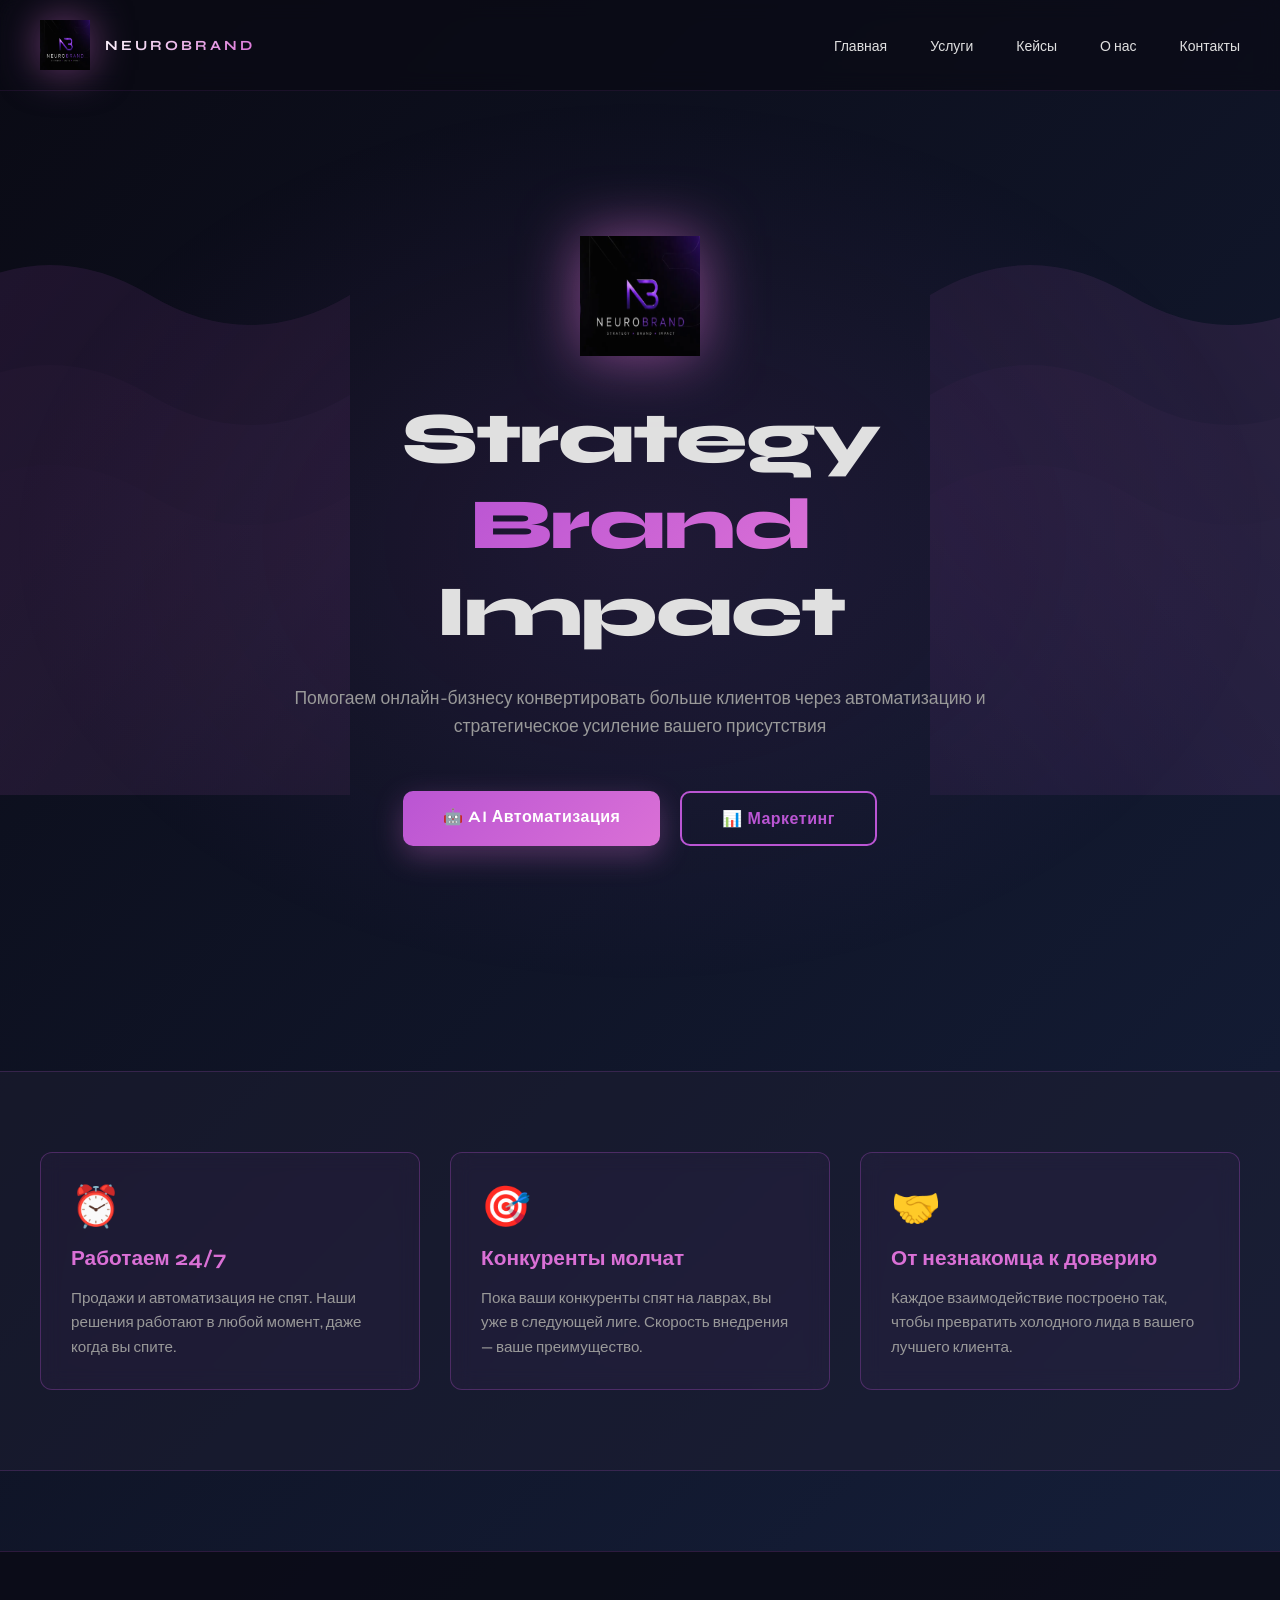
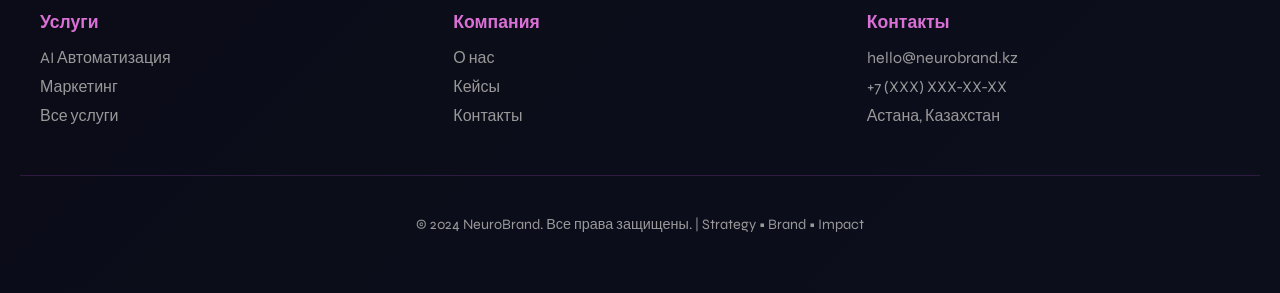
==== commit 4e890359: "Add files via upload" ====
--- a/index.html
+++ b/index.html
@@ -3,365 +3,131 @@
 <head>
     <meta charset="UTF-8">
     <meta name="viewport" content="width=device-width, initial-scale=1.0">
-    <title>NeuroBrand — Автоматизация и маркетинг для вашего бизнеса</title>
+    <title>NeuroBrand - Strategy • Brand • Impact</title>
     <link href="https://fonts.googleapis.com/css2?family=Syne:wght@400;500;600;700;800&display=swap" rel="stylesheet">
-    <style>
-        * {
-            margin: 0;
-            padding: 0;
-            box-sizing: border-box;
-        }
-
-        html, body {
-            width: 100%;
-            height: 100%;
-        }
-
-        body {
-            font-family: -apple-system, BlinkMacSystemFont, 'Segoe UI', 'Syne', sans-serif;
-            background: linear-gradient(135deg, #0a0510 0%, #1a0f35 25%, #0f0a1a 50%, #1a0f35 75%, #0a0510 100%);
-            color: #e0d7f0;
-            overflow-x: hidden;
-        }
-
-        @keyframes fadeInUp {
-            from {
-                opacity: 0;
-                transform: translateY(12px);
-            }
-            to {
-                opacity: 1;
-                transform: translateY(0);
-            }
-        }
-
-        @keyframes floatBg {
-            0%, 100% {
-                transform: translateY(0px) scaleX(1);
-                opacity: 0.2;
-            }
-            50% {
-                transform: translateY(-30px) scaleX(1.08);
-                opacity: 0.28;
-            }
-        }
-
-        .benefit-item {
-            opacity: 0;
-            animation: fadeInUp 0.6s ease-out forwards;
-        }
-
-        .bg-element {
-            position: absolute;
-            animation: floatBg 8s ease-in-out infinite;
-            z-index: 1;
-        }
-
-        /* Navigation */
-        .nav {
-            padding: 24px 40px;
-            display: flex;
-            justify-content: space-between;
-            align-items: center;
-            position: relative;
-            z-index: 10;
-        }
-
-        .logo-section {
-            display: flex;
-            align-items: center;
-            gap: 12px;
-        }
-
-        .logo-mark {
-            width: 48px;
-            height: 48px;
-            display: flex;
-            align-items: center;
-            justify-content: center;
-            background: linear-gradient(135deg, #c084fc 0%, #a78bfa 100%);
-            border-radius: 8px;
-            font-size: 24px;
-            font-weight: 900;
-            color: #fff;
-            letter-spacing: -1px;
-        }
-
-        .logo-text {
-            font-size: 14px;
-            font-weight: 600;
-            letter-spacing: 3px;
-            color: #8b7eb8;
-            text-transform: uppercase;
-        }
-
-        .nav-links {
-            display: flex;
-            gap: 32px;
-            font-size: 14px;
-        }
-
-        .nav-links a {
-            color: #a0aec0;
-            text-decoration: none;
-            transition: color 0.2s;
-            cursor: pointer;
-        }
-
-        .nav-links a:hover {
-            color: #d4b5fd;
-        }
-
-        /* Hero */
-        .hero-section {
-            min-height: 100vh;
-            padding: 100px 40px 50px;
-            text-align: center;
-            position: relative;
-            z-index: 5;
-        }
-
-        .hero-title {
-            font-size: 76px;
-            font-weight: 900;
-            color: #fff;
-            margin: 0 0 20px;
-            letter-spacing: -1.5px;
-            line-height: 1.05;
-        }
-
-        .brand-word {
-            background: linear-gradient(90deg, #c084fc 0%, #a78bfa 50%, #9d6eff 100%);
-            -webkit-background-clip: text;
-            -webkit-text-fill-color: transparent;
-            background-clip: text;
-        }
-
-        .hero-subtitle {
-            font-size: 18px;
-            color: #b4a9d6;
-            margin: 0 0 60px;
-            max-width: 720px;
-            margin-left: auto;
-            margin-right: auto;
-            line-height: 1.7;
-            font-weight: 400;
-        }
-
-        /* Benefits */
-        .benefits {
-            max-width: 760px;
-            margin: 0 auto 80px;
-            display: flex;
-            flex-direction: column;
-            gap: 20px;
-        }
-
-        .benefit {
-            display: flex;
-            align-items: center;
-            gap: 14px;
-            font-size: 17px;
-            color: #e0d7f0;
-            justify-content: center;
-            font-weight: 500;
-        }
-
-        .benefit-dot {
-            width: 6px;
-            height: 6px;
-            background: linear-gradient(135deg, #c084fc 0%, #a78bfa 100%);
-            border-radius: 50%;
-            flex-shrink: 0;
-            box-shadow: 0 0 12px rgba(192, 132, 252, 0.4);
-        }
-
-        /* Cards */
-        .cards-container {
-            padding: 0 40px 100px;
-            display: grid;
-            grid-template-columns: 1fr 1fr;
-            gap: 28px;
-            max-width: 1200px;
-            margin: 0 auto;
-            position: relative;
-            z-index: 5;
-        }
-
-        .card {
-            background: linear-gradient(135deg, rgba(168, 85, 247, 0.08) 0%, rgba(139, 92, 246, 0.04) 100%);
-            border: 1px solid rgba(168, 85, 247, 0.25);
-            border-radius: 20px;
-            padding: 48px;
-            cursor: pointer;
-            transition: all 0.3s ease;
-            backdrop-filter: blur(10px);
-        }
-
-        .card:hover {
-            background: linear-gradient(135deg, rgba(168, 85, 247, 0.15) 0%, rgba(139, 92, 246, 0.08) 100%);
-            border-color: rgba(192, 132, 252, 0.4);
-            transform: translateY(-6px);
-        }
-
-        .card-title {
-            font-size: 28px;
-            font-weight: 800;
-            color: #f5f3ff;
-            margin: 0 0 16px;
-            letter-spacing: -0.5px;
-        }
-
-        .card-desc {
-            font-size: 15px;
-            color: #b4a9d6;
-            margin: 0 0 24px;
-            line-height: 1.8;
-        }
-
-        .card-cta {
-            display: flex;
-            align-items: center;
-            gap: 8px;
-            color: #d4b5fd;
-            font-weight: 600;
-            font-size: 15px;
-            text-decoration: none;
-            cursor: pointer;
-            transition: all 0.2s;
-        }
-
-        .card-cta:hover {
-            gap: 12px;
-            color: #e9d5ff;
-        }
-
-        /* Background Glows */
-        .glow-orb-1 {
-            position: absolute;
-            top: 5%;
-            left: 8%;
-            width: 500px;
-            height: 500px;
-            background: radial-gradient(circle at 40% 40%, rgba(192, 132, 252, 0.15) 0%, transparent 65%);
-            border-radius: 50%;
-            filter: blur(60px);
-            z-index: 0;
-        }
-
-        .glow-orb-2 {
-            position: absolute;
-            bottom: 10%;
-            right: 5%;
-            width: 600px;
-            height: 600px;
-            background: radial-gradient(circle at 60% 60%, rgba(168, 85, 247, 0.1) 0%, transparent 70%);
-            border-radius: 50%;
-            filter: blur(70px);
-            z-index: 0;
-        }
-
-        /* Responsive */
-        @media (max-width: 768px) {
-            .nav {
-                flex-direction: column;
-                gap: 20px;
-                padding: 20px 20px;
-            }
-
-            .hero-title {
-                font-size: 48px;
-            }
-
-            .hero-subtitle {
-                font-size: 16px;
-            }
-
-            .cards-container {
-                grid-template-columns: 1fr;
-                padding: 0 20px 60px;
-            }
-
-            .card {
-                padding: 32px;
-            }
-
-            .card-title {
-                font-size: 22px;
-            }
-        }
-    </style>
+    <link rel="stylesheet" href="assets/css/style.css">
 </head>
 <body>
-    <!-- Navigation -->
-    <div class="nav">
-        <div class="logo-section">
-            <div class="logo-mark">NB</div>
-            <div class="logo-text">NeuroBrand</div>
-        </div>
-        <div class="nav-links">
-            <a href="#services">Services</a>
-            <a href="#cases">Cases</a>
-            <a href="#contact">Contact</a>
-        </div>
+    <!-- ВОЛНЫ - SVG -->
+    <div class="wave-container">
+        <svg class="wave-left" viewBox="0 0 200 300" xmlns="http://www.w3.org/2000/svg">
+            <defs>
+                <linearGradient id="waveGradientLeft" x1="0%" y1="0%" x2="100%" y2="100%">
+                    <stop offset="0%" style="stop-color:#ba55d3;stop-opacity:0.8" />
+                    <stop offset="100%" style="stop-color:#da70d6;stop-opacity:0.3" />
+                </linearGradient>
+            </defs>
+            <path d="M0,50 Q50,20 100,50 T200,50 L200,300 L0,300 Z" fill="url(#waveGradientLeft)" />
+            <path d="M0,100 Q50,70 100,100 T200,100 L200,300 L0,300 Z" fill="url(#waveGradientLeft)" opacity="0.6" />
+            <path d="M0,150 Q50,120 100,150 T200,150 L200,300 L0,300 Z" fill="url(#waveGradientLeft)" opacity="0.3" />
+        </svg>
+        <svg class="wave-right" viewBox="0 0 200 300" xmlns="http://www.w3.org/2000/svg">
+            <defs>
+                <linearGradient id="waveGradientRight" x1="100%" y1="0%" x2="0%" y2="100%">
+                    <stop offset="0%" style="stop-color:#da70d6;stop-opacity:0.8" />
+                    <stop offset="100%" style="stop-color:#ba55d3;stop-opacity:0.3" />
+                </linearGradient>
+            </defs>
+            <path d="M0,50 Q50,20 100,50 T200,50 L200,300 L0,300 Z" fill="url(#waveGradientRight)" />
+            <path d="M0,100 Q50,70 100,100 T200,100 L200,300 L0,300 Z" fill="url(#waveGradientRight)" opacity="0.6" />
+            <path d="M0,150 Q50,120 100,150 T200,150 L200,300 L0,300 Z" fill="url(#waveGradientRight)" opacity="0.3" />
+        </svg>
     </div>
 
-    <!-- Hero Section -->
-    <div class="hero-section">
-        <h1 class="hero-title">
-            Strategy<br>
-            <span class="brand-word">Brand</span><br>
-            Impact
-        </h1>
-        <p class="hero-subtitle">Помогаем онлайн-бизнесу конвертировать больше клиентов через автоматизацию и стратегическое усиление вашего присутствия</p>
+    <!-- HEADER -->
+    <header>
+        <div class="logo-section">
+            <img src="assets/images/logo.png" alt="NeuroBrand" class="logo-img">
+            <span class="logo-text">NEUROBRAND</span>
+        </div>
+        <nav>
+            <a href="index.html">Главная</a>
+            <a href="services.html">Услуги</a>
+            <a href="cases.html">Кейсы</a>
+            <a href="about.html">О нас</a>
+            <a href="contact.html">Контакты</a>
+        </nav>
+    </header>
 
-        <!-- Benefits -->
-        <div class="benefits">
-            <div class="benefit-item benefit" style="animation-delay: 0.2s;">
-                <div class="benefit-dot"></div>
-                <span>Продажи, которые работают 24/7</span>
+    <main>
+        <!-- HERO SECTION -->
+        <section class="hero">
+            <div class="hero-content">
+                <div class="logo-3d">
+                    <img src="assets/images/logo.png" alt="NeuroBrand">
+                </div>
+                <h1>
+                    Strategy<br>
+                    <span class="highlight">Brand</span><br>
+                    Impact
+                </h1>
+                <p class="hero-subtitle">
+                    Помогаем онлайн-бизнесу конвертировать больше клиентов через автоматизацию и стратегическое усиление вашего присутствия
+                </p>
+                
+                <div class="hero-cta">
+                    <a href="services.html#ai-services" class="btn btn-primary">🤖 AI Автоматизация</a>
+                    <a href="services.html#marketing-services" class="btn btn-secondary">📊 Маркетинг</a>
+                </div>
             </div>
-            <div class="benefit-item benefit" style="animation-delay: 0.4s;">
-                <div class="benefit-dot"></div>
-                <span>Лидируйте, когда конкуренты молчат</span>
+        </section>
+
+        <!-- FEATURES SECTION -->
+        <section class="features">
+            <div class="features-container">
+                <div class="features-grid">
+                    <div class="feature-card">
+                        <div class="feature-icon">⏰</div>
+                        <h3>Работаем 24/7</h3>
+                        <p>Продажи и автоматизация не спят. Наши решения работают в любой момент, даже когда вы спите.</p>
+                    </div>
+                    <div class="feature-card">
+                        <div class="feature-icon">🎯</div>
+                        <h3>Конкуренты молчат</h3>
+                        <p>Пока ваши конкуренты спят на лаврах, вы уже в следующей лиге. Скорость внедрения — ваше преимущество.</p>
+                    </div>
+                    <div class="feature-card">
+                        <div class="feature-icon">🤝</div>
+                        <h3>От незнакомца к доверию</h3>
+                        <p>Каждое взаимодействие построено так, чтобы превратить холодного лида в вашего лучшего клиента.</p>
+                    </div>
+                </div>
             </div>
-            <div class="benefit-item benefit" style="animation-delay: 0.6s;">
-                <div class="benefit-dot"></div>
-                <span>От незнакомого к доверенному в вашей нише</span>
+        </section>
+    </main>
+
+    <footer>
+        <div class="footer-content">
+            <div class="footer-section">
+                <h4>Услуги</h4>
+                <ul>
+                    <li><a href="services.html#ai-services">AI Автоматизация</a></li>
+                    <li><a href="services.html#marketing-services">Маркетинг</a></li>
+                    <li><a href="services.html">Все услуги</a></li>
+                </ul>
+            </div>
+            <div class="footer-section">
+                <h4>Компания</h4>
+                <ul>
+                    <li><a href="about.html">О нас</a></li>
+                    <li><a href="cases.html">Кейсы</a></li>
+                    <li><a href="contact.html">Контакты</a></li>
+                </ul>
+            </div>
+            <div class="footer-section">
+                <h4>Контакты</h4>
+                <ul>
+                    <li><a href="mailto:hello@neurobrand.kz">hello@neurobrand.kz</a></li>
+                    <li><a href="tel:+7">+7 (XXX) XXX-XX-XX</a></li>
+                    <li><a href="#">Астана, Казахстан</a></li>
+                </ul>
             </div>
         </div>
+        <div class="footer-bottom">
+            <p>&copy; 2024 NeuroBrand. Все права защищены. | Strategy • Brand • Impact</p>
+        </div>
+    </footer>
 
-        <!-- Cards -->
-        <div class="cards-container">
-            <div class="card">
-                <h3 class="card-title">Автоматизация</h3>
-                <p class="card-desc">Каждое сообщение становится сделкой. Чат-боты ведут переговоры, квалифицируют клиентов и закрывают первую продажу пока вы спите.</p>
-                <div class="card-cta">Узнать подробнее →</div>
-            </div>
-
-            <div class="card">
-                <h3 class="card-title">Маркетинг</h3>
-                <p class="card-desc">Стратегия, контент, креативы, реклама — всё, чтобы ваш бренд звучал громче конкурентов и привлекал нужных клиентов.</p>
-                <div class="card-cta">Узнать подробнее →</div>
-            </div>
-        </div>
-    </div>
-
-    <!-- Background Glows -->
-    <div class="glow-orb-1"></div>
-    <div class="glow-orb-2"></div>
-
-    <script>
-        // Smooth scroll for nav links
-        document.querySelectorAll('a[href^="#"]').forEach(anchor => {
-            anchor.addEventListener('click', function (e) {
-                e.preventDefault();
-                const target = document.querySelector(this.getAttribute('href'));
-                if (target) {
-                    target.scrollIntoView({ behavior: 'smooth' });
-                }
-            });
-        });
-    </script>
+    <script src="assets/js/main.js"></script>
 </body>
-</html>+</html>
--- a/assets/css/style.css
+++ b/assets/css/style.css
@@ -0,0 +1,639 @@
+* {
+  margin: 0;
+  padding: 0;
+  box-sizing: border-box;
+}
+
+:root {
+  --primary: #ba55d3;
+  --secondary: #da70d6;
+  --dark-bg: #0a0a14;
+  --dark-panel: #1a1a2e;
+  --text-light: #e0e0e0;
+  --text-muted: #999;
+}
+
+html {
+  scroll-behavior: smooth;
+}
+
+body {
+  font-family: 'Syne', -apple-system, BlinkMacSystemFont, 'Segoe UI', sans-serif;
+  background: linear-gradient(135deg, var(--dark-bg) 0%, #16213e 100%);
+  color: var(--text-light);
+  overflow-x: hidden;
+  min-height: 100vh;
+}
+
+/* ============================================
+   ВОЛНЫ - SVG АНИМАЦИЯ
+   ============================================ */
+
+.wave-container {
+  position: fixed;
+  top: 0;
+  left: 0;
+  width: 100%;
+  height: 100%;
+  pointer-events: none;
+  z-index: 1;
+  overflow: hidden;
+}
+
+.wave-left {
+  position: absolute;
+  left: -50px;
+  top: -20%;
+  width: 400px;
+  height: 150%;
+  opacity: 0.15;
+  animation: wave-float 8s ease-in-out infinite;
+}
+
+.wave-right {
+  position: absolute;
+  right: -50px;
+  top: -20%;
+  width: 400px;
+  height: 150%;
+  opacity: 0.15;
+  animation: wave-float 8s ease-in-out infinite reverse;
+}
+
+@keyframes wave-float {
+  0%, 100% {
+    transform: translateY(0px) scaleY(1);
+  }
+  50% {
+    transform: translateY(30px) scaleY(1.05);
+  }
+}
+
+/* ============================================
+   HEADER & НАВИГАЦИЯ
+   ============================================ */
+
+header {
+  position: relative;
+  z-index: 100;
+  padding: 20px 40px;
+  display: flex;
+  justify-content: space-between;
+  align-items: center;
+  backdrop-filter: blur(10px);
+  background: rgba(10, 10, 20, 0.7);
+  border-bottom: 1px solid rgba(186, 85, 211, 0.1);
+}
+
+.logo-section {
+  display: flex;
+  align-items: center;
+  gap: 15px;
+  perspective: 1000px;
+}
+
+.logo-img {
+  width: 50px;
+  height: 50px;
+  display: block;
+  filter: drop-shadow(0 0 20px rgba(218, 112, 214, 0.5));
+  transition: transform 0.3s ease;
+}
+
+.logo-img:hover {
+  transform: scale(1.1) rotateZ(5deg);
+}
+
+.logo-text {
+  font-weight: bold;
+  letter-spacing: 3px;
+  background: linear-gradient(135deg, #fff 0%, var(--secondary) 100%);
+  -webkit-background-clip: text;
+  -webkit-text-fill-color: transparent;
+  font-size: 14px;
+}
+
+nav a {
+  color: var(--text-light);
+  text-decoration: none;
+  margin-left: 40px;
+  font-size: 14px;
+  position: relative;
+  transition: color 0.3s ease;
+}
+
+nav a::after {
+  content: '';
+  position: absolute;
+  bottom: -5px;
+  left: 0;
+  width: 0;
+  height: 2px;
+  background: linear-gradient(90deg, var(--primary), var(--secondary));
+  transition: width 0.3s ease;
+}
+
+nav a:hover::after {
+  width: 100%;
+}
+
+/* ============================================
+   MAIN CONTENT - относительное позиционирование
+   ============================================ */
+
+main {
+  position: relative;
+  z-index: 10;
+}
+
+/* ============================================
+   HERO SECTION
+   ============================================ */
+
+.hero {
+  min-height: 100vh;
+  display: flex;
+  flex-direction: column;
+  justify-content: center;
+  align-items: center;
+  text-align: center;
+  padding: 60px 20px;
+  position: relative;
+}
+
+.hero::before {
+  content: '';
+  position: absolute;
+  top: 0;
+  left: 0;
+  right: 0;
+  bottom: 0;
+  background: radial-gradient(ellipse at center, rgba(186, 85, 211, 0.1) 0%, transparent 70%);
+  pointer-events: none;
+}
+
+.hero-content {
+  position: relative;
+  z-index: 10;
+  max-width: 900px;
+  animation: fade-in-up 1s ease-out;
+}
+
+.logo-3d {
+  width: 120px;
+  height: 120px;
+  margin: 0 auto 40px;
+  perspective: 1000px;
+  animation: float 3s ease-in-out infinite;
+}
+
+.logo-3d img {
+  width: 100%;
+  height: 100%;
+  filter: drop-shadow(0 0 30px rgba(218, 112, 214, 0.6));
+  transform-style: preserve-3d;
+  animation: rotate-3d 20s linear infinite;
+}
+
+@keyframes rotate-3d {
+  0% { transform: rotateX(0deg) rotateY(0deg); }
+  100% { transform: rotateX(10deg) rotateY(360deg); }
+}
+
+@keyframes float {
+  0%, 100% { transform: translateY(0px); }
+  50% { transform: translateY(-20px); }
+}
+
+.hero h1 {
+  font-size: 4.5rem;
+  font-weight: 900;
+  line-height: 1.2;
+  margin-bottom: 30px;
+  letter-spacing: -2px;
+}
+
+.hero h1 .highlight {
+  background: linear-gradient(135deg, var(--primary) 0%, var(--secondary) 100%);
+  -webkit-background-clip: text;
+  -webkit-text-fill-color: transparent;
+}
+
+.hero-subtitle {
+  font-size: 1.1rem;
+  color: var(--text-muted);
+  max-width: 700px;
+  margin: 0 auto 50px;
+  line-height: 1.6;
+}
+
+.hero-cta {
+  display: flex;
+  gap: 20px;
+  justify-content: center;
+  margin-top: 50px;
+  flex-wrap: wrap;
+}
+
+.btn {
+  padding: 16px 40px;
+  border: none;
+  border-radius: 10px;
+  font-size: 1rem;
+  font-weight: bold;
+  cursor: pointer;
+  transition: all 0.3s ease;
+  text-decoration: none;
+  display: inline-block;
+  letter-spacing: 0.5px;
+}
+
+.btn-primary {
+  background: linear-gradient(135deg, var(--primary) 0%, var(--secondary) 100%);
+  color: white;
+  box-shadow: 0 10px 30px rgba(218, 112, 214, 0.3);
+}
+
+.btn-primary:hover {
+  transform: translateY(-3px);
+  box-shadow: 0 15px 40px rgba(218, 112, 214, 0.5);
+}
+
+.btn-secondary {
+  background: transparent;
+  color: var(--primary);
+  border: 2px solid var(--primary);
+}
+
+.btn-secondary:hover {
+  background: rgba(186, 85, 211, 0.1);
+  border-color: var(--secondary);
+  color: var(--secondary);
+}
+
+/* ============================================
+   FEATURES SECTION
+   ============================================ */
+
+.features {
+  background: rgba(30, 30, 50, 0.5);
+  border-top: 1px solid rgba(186, 85, 211, 0.2);
+  border-bottom: 1px solid rgba(186, 85, 211, 0.2);
+  padding: 80px 20px;
+  margin: 80px 0;
+}
+
+.features-container {
+  max-width: 1200px;
+  margin: 0 auto;
+}
+
+.section-title {
+  font-size: 2.5rem;
+  margin-bottom: 60px;
+  text-align: center;
+}
+
+.section-title .highlight {
+  background: linear-gradient(135deg, var(--primary) 0%, var(--secondary) 100%);
+  -webkit-background-clip: text;
+  -webkit-text-fill-color: transparent;
+}
+
+.features-grid {
+  display: grid;
+  grid-template-columns: repeat(auto-fit, minmax(300px, 1fr));
+  gap: 30px;
+}
+
+.feature-card {
+  background: rgba(100, 50, 130, 0.1);
+  border: 1px solid rgba(186, 85, 211, 0.3);
+  border-radius: 12px;
+  padding: 30px;
+  backdrop-filter: blur(10px);
+  transition: all 0.3s ease;
+  animation: fade-in-up 0.6s ease-out;
+}
+
+.feature-card:hover {
+  background: rgba(100, 50, 130, 0.2);
+  border-color: var(--secondary);
+  transform: translateY(-10px);
+  box-shadow: 0 20px 40px rgba(218, 112, 214, 0.2);
+}
+
+.feature-icon {
+  font-size: 2.5rem;
+  margin-bottom: 15px;
+}
+
+.feature-card h3 {
+  font-size: 1.3rem;
+  margin-bottom: 15px;
+  color: var(--secondary);
+}
+
+.feature-card p {
+  color: var(--text-muted);
+  line-height: 1.6;
+  font-size: 0.95rem;
+}
+
+/* ============================================
+   SERVICES SECTION
+   ============================================ */
+
+.services {
+  padding: 100px 20px;
+  max-width: 1400px;
+  margin: 0 auto;
+}
+
+.services-grid {
+  display: grid;
+  grid-template-columns: repeat(auto-fit, minmax(320px, 1fr));
+  gap: 30px;
+  margin-top: 50px;
+}
+
+.service-card {
+  background: linear-gradient(135deg, rgba(100, 50, 130, 0.15) 0%, rgba(50, 20, 80, 0.15) 100%);
+  border: 1px solid rgba(186, 85, 211, 0.3);
+  border-radius: 15px;
+  padding: 40px 30px;
+  backdrop-filter: blur(20px);
+  transition: all 0.4s ease;
+  animation: fade-in-up 0.6s ease-out;
+}
+
+.service-card:hover {
+  border-color: var(--secondary);
+  background: linear-gradient(135deg, rgba(100, 50, 130, 0.25) 0%, rgba(50, 20, 80, 0.25) 100%);
+  transform: translateY(-15px);
+  box-shadow: 0 30px 60px rgba(218, 112, 214, 0.25);
+}
+
+.service-number {
+  display: inline-block;
+  width: 50px;
+  height: 50px;
+  background: rgba(186, 85, 211, 0.2);
+  border: 2px solid var(--primary);
+  border-radius: 8px;
+  display: flex;
+  align-items: center;
+  justify-content: center;
+  font-weight: bold;
+  color: var(--secondary);
+  margin-bottom: 20px;
+  font-size: 1.2rem;
+}
+
+.service-card h3 {
+  font-size: 1.4rem;
+  margin-bottom: 15px;
+  color: #fff;
+}
+
+.service-card p {
+  color: var(--text-muted);
+  font-size: 0.95rem;
+  line-height: 1.7;
+  margin-bottom: 20px;
+}
+
+.service-list {
+  list-style: none;
+  margin-top: 20px;
+}
+
+.service-list li {
+  color: var(--text-muted);
+  font-size: 0.9rem;
+  margin-bottom: 8px;
+  padding-left: 20px;
+  position: relative;
+}
+
+.service-list li::before {
+  content: '•';
+  position: absolute;
+  left: 0;
+  color: var(--secondary);
+  font-weight: bold;
+}
+
+/* ============================================
+   CASES SECTION
+   ============================================ */
+
+.cases {
+  padding: 100px 20px;
+  background: rgba(30, 30, 50, 0.5);
+  border-top: 1px solid rgba(186, 85, 211, 0.2);
+  border-bottom: 1px solid rgba(186, 85, 211, 0.2);
+}
+
+.cases-container {
+  max-width: 1400px;
+  margin: 0 auto;
+}
+
+.cases-grid {
+  display: grid;
+  grid-template-columns: repeat(auto-fit, minmax(350px, 1fr));
+  gap: 40px;
+  margin-top: 60px;
+}
+
+.case-card {
+  background: rgba(100, 50, 130, 0.1);
+  border: 1px solid rgba(186, 85, 211, 0.3);
+  border-radius: 15px;
+  overflow: hidden;
+  transition: all 0.3s ease;
+  animation: fade-in-up 0.6s ease-out;
+}
+
+.case-card:hover {
+  border-color: var(--secondary);
+  transform: translateY(-10px);
+  box-shadow: 0 20px 50px rgba(218, 112, 214, 0.2);
+}
+
+.case-image {
+  width: 100%;
+  height: 250px;
+  background: linear-gradient(135deg, var(--primary), var(--secondary));
+  display: flex;
+  align-items: center;
+  justify-content: center;
+  font-size: 3rem;
+  position: relative;
+  overflow: hidden;
+}
+
+.case-image::before {
+  content: '';
+  position: absolute;
+  top: 0;
+  left: 0;
+  right: 0;
+  bottom: 0;
+  background: radial-gradient(circle, rgba(255,255,255,0.1) 0%, transparent 100%);
+}
+
+.case-content {
+  padding: 30px;
+}
+
+.case-title {
+  font-size: 1.5rem;
+  margin-bottom: 10px;
+  color: var(--secondary);
+}
+
+.case-category {
+  display: inline-block;
+  background: rgba(186, 85, 211, 0.2);
+  color: var(--primary);
+  padding: 5px 12px;
+  border-radius: 20px;
+  font-size: 0.75rem;
+  margin-bottom: 15px;
+  text-transform: uppercase;
+  letter-spacing: 1px;
+}
+
+.case-description {
+  color: var(--text-muted);
+  font-size: 0.95rem;
+  line-height: 1.6;
+  margin-bottom: 20px;
+}
+
+.case-result {
+  background: rgba(100, 200, 100, 0.1);
+  border-left: 3px solid #64c864;
+  padding: 15px;
+  border-radius: 5px;
+  color: #64c864;
+  font-size: 0.9rem;
+  font-weight: bold;
+}
+
+/* ============================================
+   FOOTER
+   ============================================ */
+
+footer {
+  background: rgba(10, 10, 20, 0.8);
+  border-top: 1px solid rgba(186, 85, 211, 0.2);
+  padding: 60px 20px;
+  position: relative;
+  z-index: 10;
+}
+
+.footer-content {
+  max-width: 1200px;
+  margin: 0 auto;
+  display: grid;
+  grid-template-columns: repeat(auto-fit, minmax(250px, 1fr));
+  gap: 40px;
+  margin-bottom: 40px;
+}
+
+.footer-section h4 {
+  color: var(--secondary);
+  margin-bottom: 15px;
+  font-size: 1.1rem;
+}
+
+.footer-section ul {
+  list-style: none;
+}
+
+.footer-section ul li {
+  margin-bottom: 10px;
+}
+
+.footer-section a {
+  color: var(--text-muted);
+  text-decoration: none;
+  transition: color 0.3s ease;
+}
+
+.footer-section a:hover {
+  color: var(--secondary);
+}
+
+.footer-bottom {
+  text-align: center;
+  padding-top: 40px;
+  border-top: 1px solid rgba(186, 85, 211, 0.2);
+  color: var(--text-muted);
+  font-size: 0.9rem;
+}
+
+/* ============================================
+   ANIMATIONS
+   ============================================ */
+
+@keyframes fade-in-up {
+  from {
+    opacity: 0;
+    transform: translateY(30px);
+  }
+  to {
+    opacity: 1;
+    transform: translateY(0);
+  }
+}
+
+@keyframes fade-in {
+  from { opacity: 0; }
+  to { opacity: 1; }
+}
+
+.fade-on-scroll {
+  opacity: 0;
+  animation: fade-in-up 0.8s ease-out forwards;
+}
+
+/* ============================================
+   RESPONSIVE
+   ============================================ */
+
+@media (max-width: 768px) {
+  .hero h1 {
+    font-size: 2.5rem;
+  }
+
+  header {
+    flex-direction: column;
+    gap: 20px;
+    padding: 15px 20px;
+  }
+
+  nav a {
+    margin-left: 20px;
+    font-size: 12px;
+  }
+
+  .wave-left, .wave-right {
+    opacity: 0.08;
+  }
+
+  .hero-cta {
+    flex-direction: column;
+  }
+
+  .btn {
+    width: 100%;
+  }
+
+  .services-grid, .cases-grid {
+    grid-template-columns: 1fr;
+  }
+}
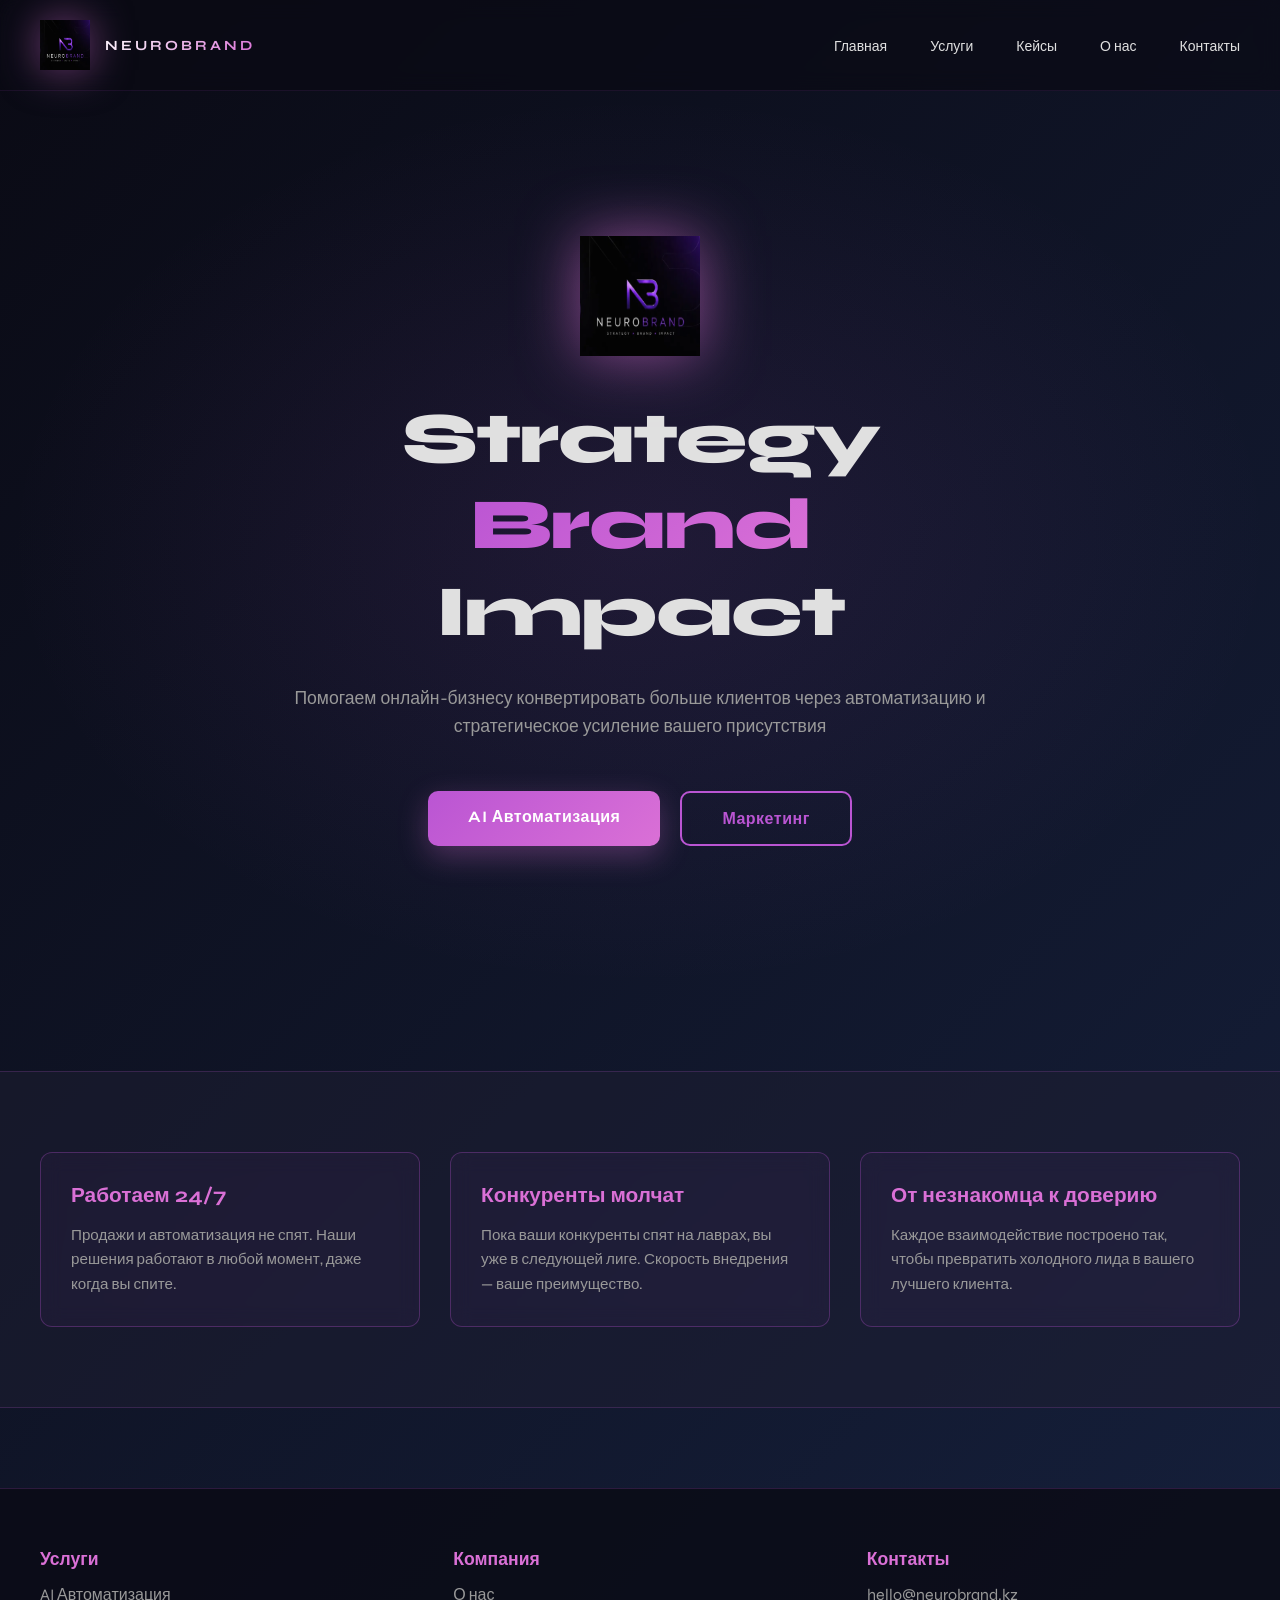
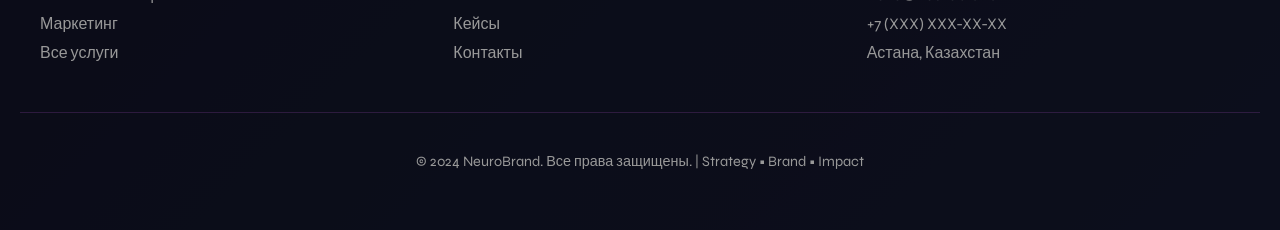
==== commit 3202c13b: "Add files via upload" ====
--- a/index.html
+++ b/index.html
@@ -8,31 +8,7 @@
     <link rel="stylesheet" href="assets/css/style.css">
 </head>
 <body>
-    <!-- ВОЛНЫ - SVG -->
-    <div class="wave-container">
-        <svg class="wave-left" viewBox="0 0 200 300" xmlns="http://www.w3.org/2000/svg">
-            <defs>
-                <linearGradient id="waveGradientLeft" x1="0%" y1="0%" x2="100%" y2="100%">
-                    <stop offset="0%" style="stop-color:#ba55d3;stop-opacity:0.8" />
-                    <stop offset="100%" style="stop-color:#da70d6;stop-opacity:0.3" />
-                </linearGradient>
-            </defs>
-            <path d="M0,50 Q50,20 100,50 T200,50 L200,300 L0,300 Z" fill="url(#waveGradientLeft)" />
-            <path d="M0,100 Q50,70 100,100 T200,100 L200,300 L0,300 Z" fill="url(#waveGradientLeft)" opacity="0.6" />
-            <path d="M0,150 Q50,120 100,150 T200,150 L200,300 L0,300 Z" fill="url(#waveGradientLeft)" opacity="0.3" />
-        </svg>
-        <svg class="wave-right" viewBox="0 0 200 300" xmlns="http://www.w3.org/2000/svg">
-            <defs>
-                <linearGradient id="waveGradientRight" x1="100%" y1="0%" x2="0%" y2="100%">
-                    <stop offset="0%" style="stop-color:#da70d6;stop-opacity:0.8" />
-                    <stop offset="100%" style="stop-color:#ba55d3;stop-opacity:0.3" />
-                </linearGradient>
-            </defs>
-            <path d="M0,50 Q50,20 100,50 T200,50 L200,300 L0,300 Z" fill="url(#waveGradientRight)" />
-            <path d="M0,100 Q50,70 100,100 T200,100 L200,300 L0,300 Z" fill="url(#waveGradientRight)" opacity="0.6" />
-            <path d="M0,150 Q50,120 100,150 T200,150 L200,300 L0,300 Z" fill="url(#waveGradientRight)" opacity="0.3" />
-        </svg>
-    </div>
+
 
     <!-- HEADER -->
     <header>
@@ -66,8 +42,8 @@
                 </p>
                 
                 <div class="hero-cta">
-                    <a href="services.html#ai-services" class="btn btn-primary">🤖 AI Автоматизация</a>
-                    <a href="services.html#marketing-services" class="btn btn-secondary">📊 Маркетинг</a>
+                    <a href="services.html#ai-services" class="btn btn-primary">AI Автоматизация</a>
+                    <a href="services.html#marketing-services" class="btn btn-secondary">Маркетинг</a>
                 </div>
             </div>
         </section>
@@ -77,17 +53,14 @@
             <div class="features-container">
                 <div class="features-grid">
                     <div class="feature-card">
-                        <div class="feature-icon">⏰</div>
                         <h3>Работаем 24/7</h3>
                         <p>Продажи и автоматизация не спят. Наши решения работают в любой момент, даже когда вы спите.</p>
                     </div>
                     <div class="feature-card">
-                        <div class="feature-icon">🎯</div>
                         <h3>Конкуренты молчат</h3>
                         <p>Пока ваши конкуренты спят на лаврах, вы уже в следующей лиге. Скорость внедрения — ваше преимущество.</p>
                     </div>
                     <div class="feature-card">
-                        <div class="feature-icon">🤝</div>
                         <h3>От незнакомца к доверию</h3>
                         <p>Каждое взаимодействие построено так, чтобы превратить холодного лида в вашего лучшего клиента.</p>
                     </div>
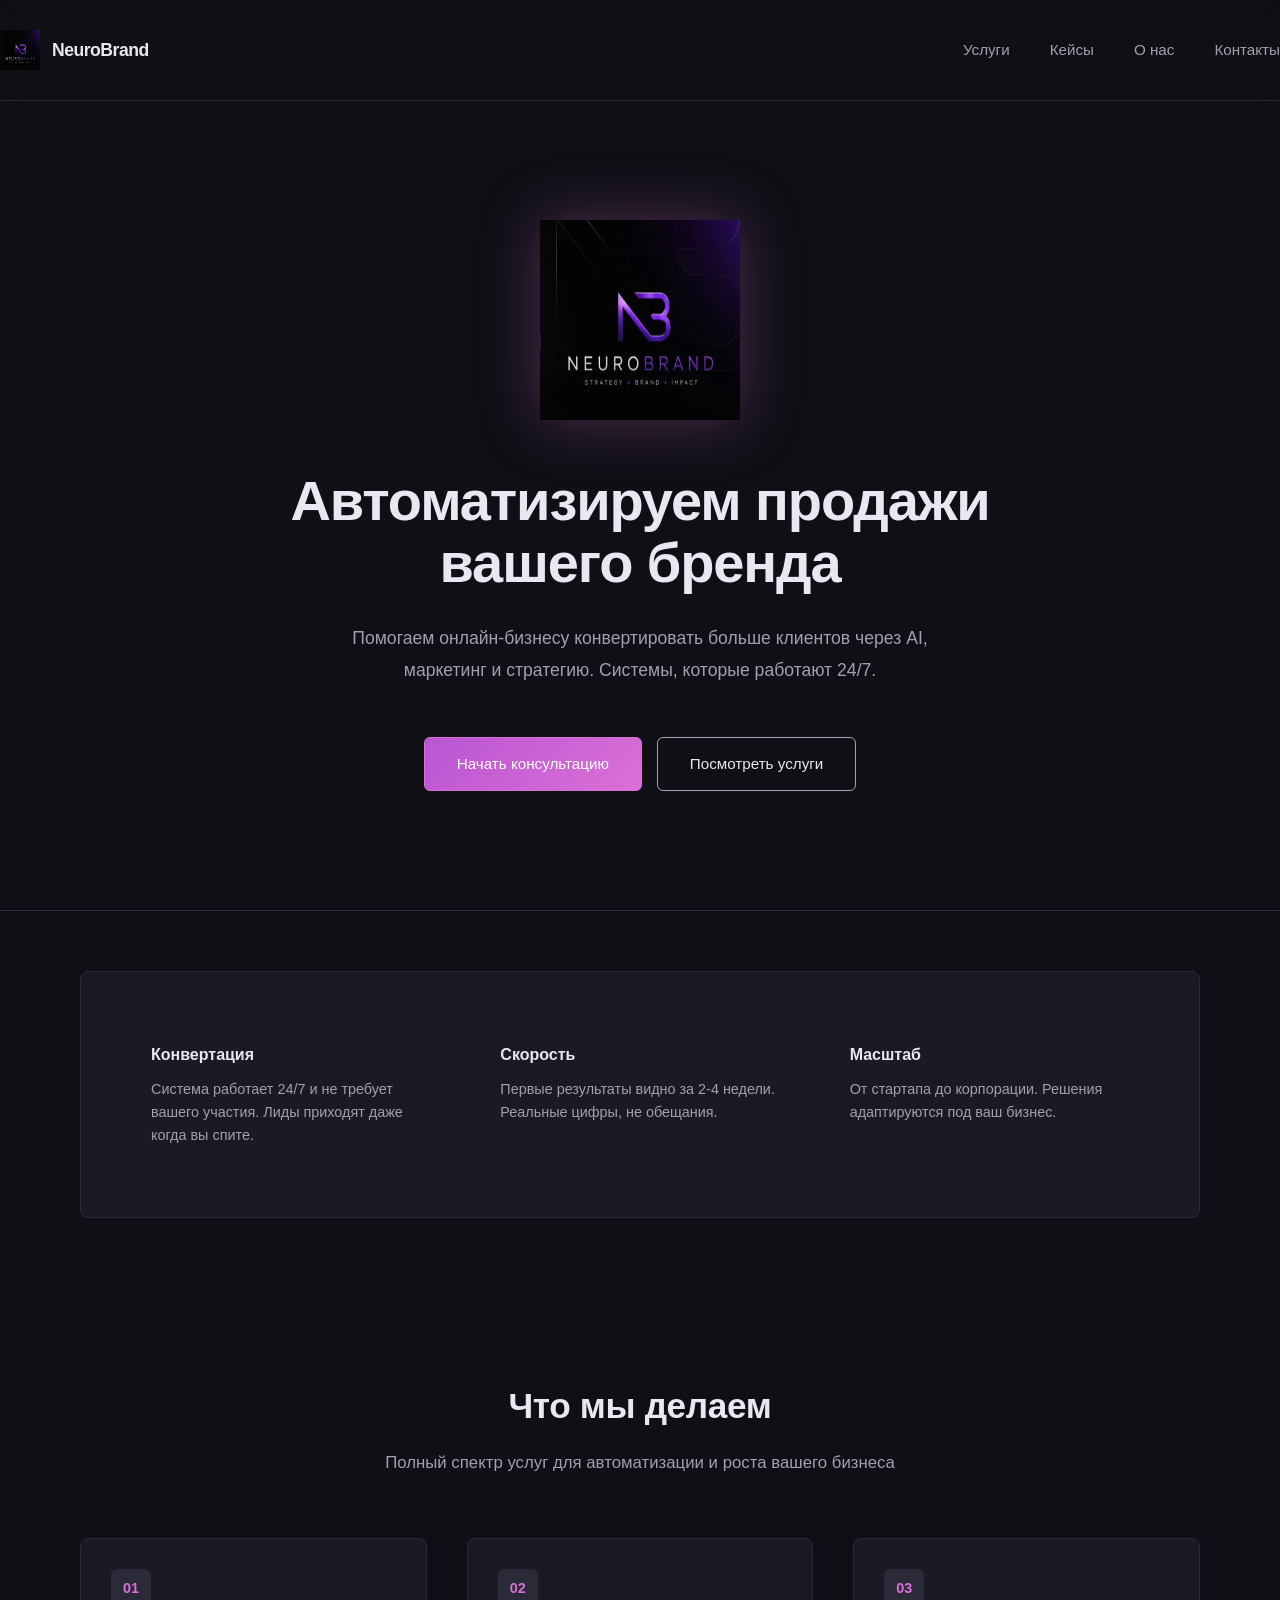
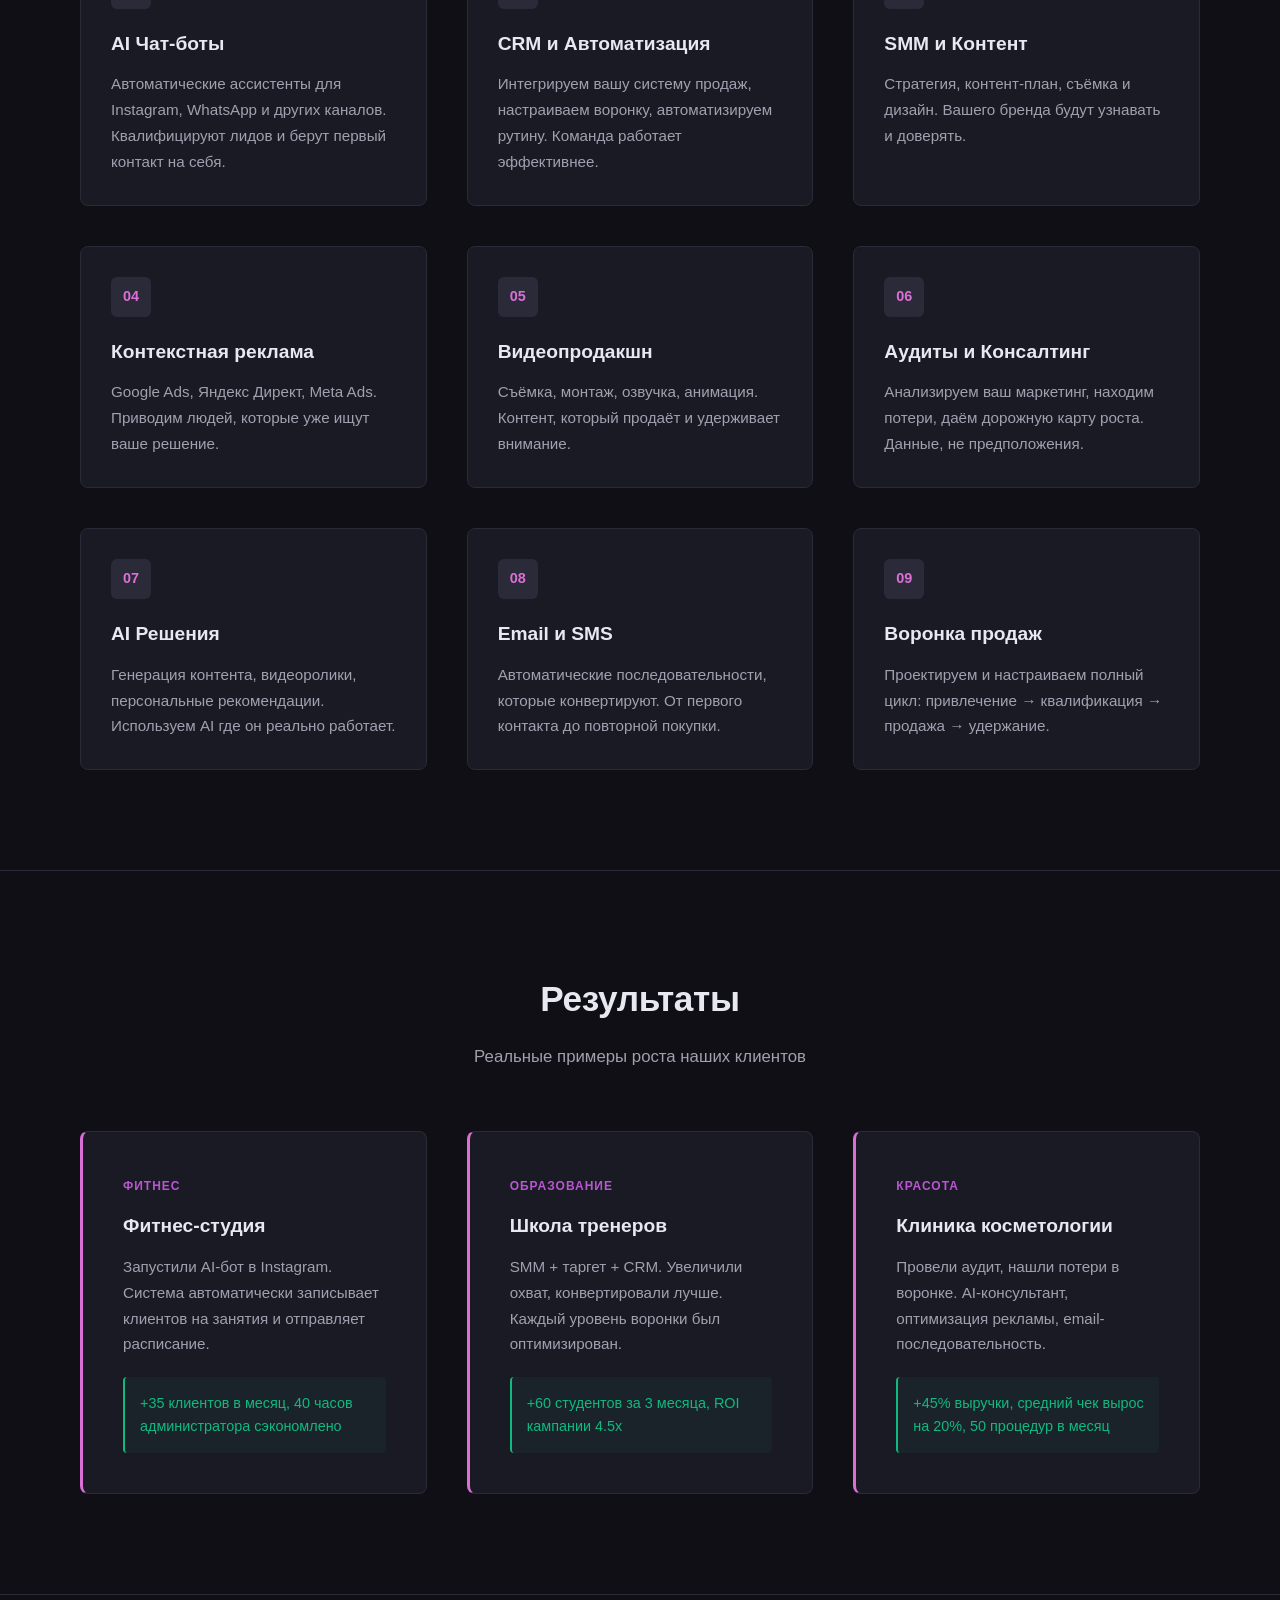
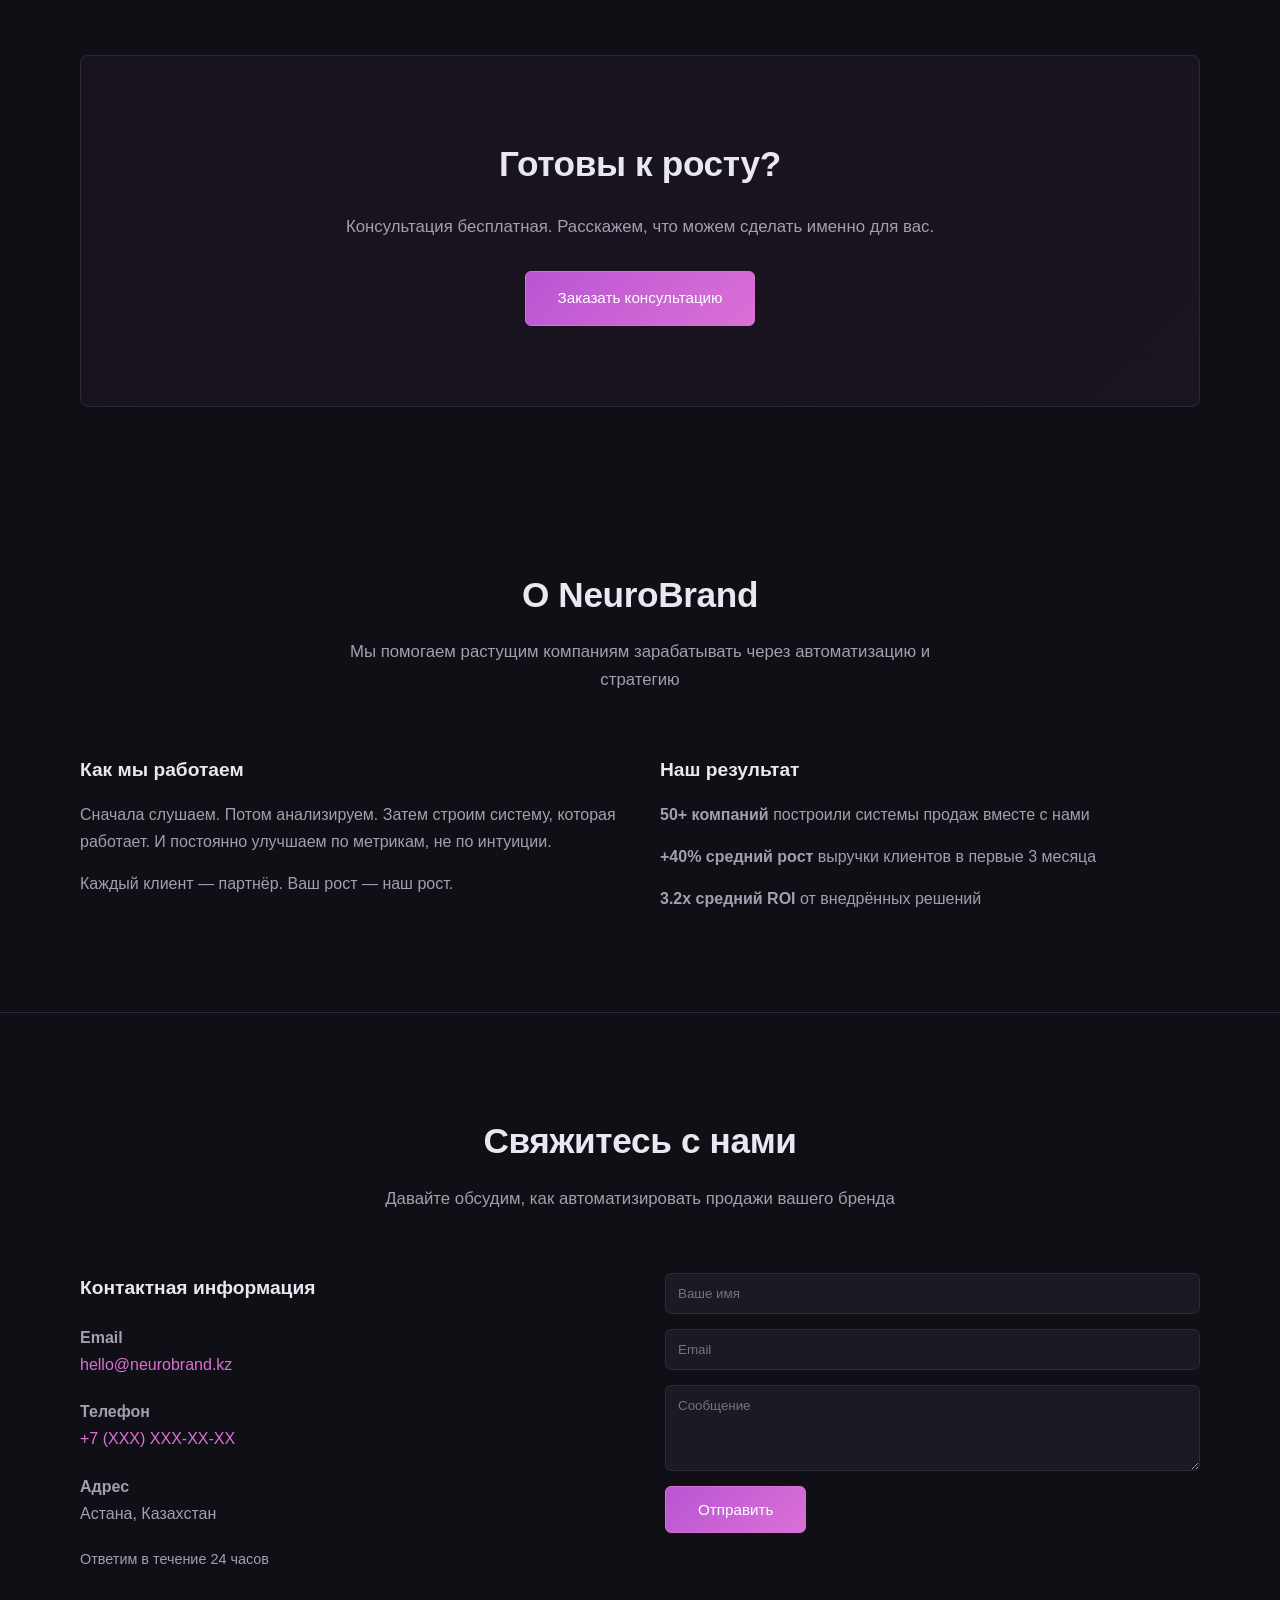
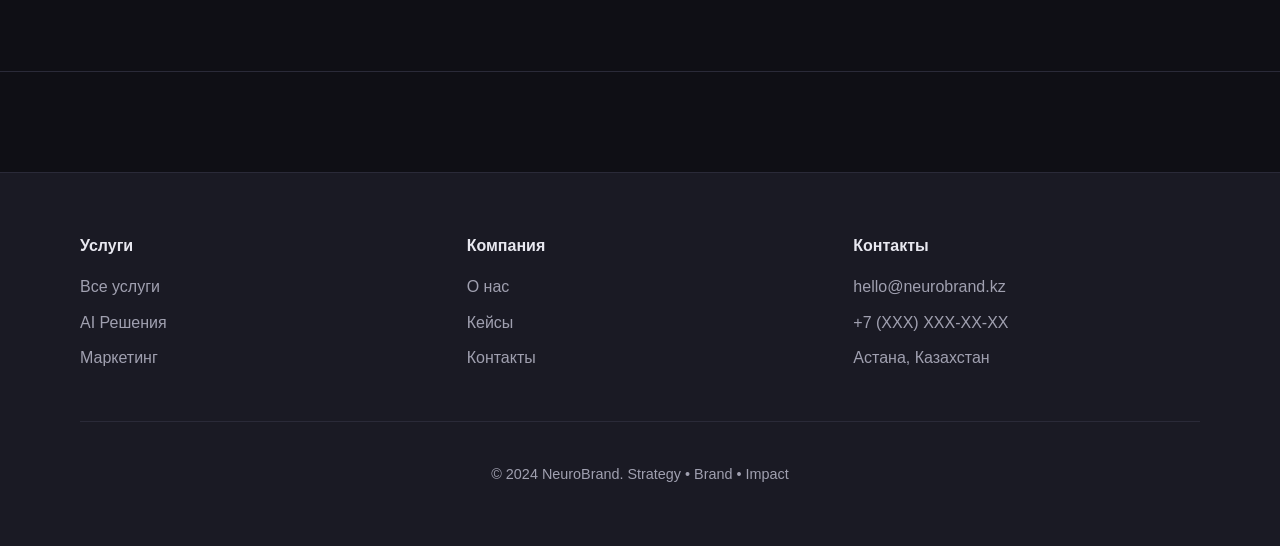
==== commit c1f04a55: "Add files via upload" ====
--- a/index.html
+++ b/index.html
@@ -3,101 +3,235 @@
 <head>
     <meta charset="UTF-8">
     <meta name="viewport" content="width=device-width, initial-scale=1.0">
-    <title>NeuroBrand - Strategy • Brand • Impact</title>
-    <link href="https://fonts.googleapis.com/css2?family=Syne:wght@400;500;600;700;800&display=swap" rel="stylesheet">
+    <title>NeuroBrand - Strategy, Brand, Impact</title>
     <link rel="stylesheet" href="assets/css/style.css">
 </head>
 <body>
-
-
     <!-- HEADER -->
     <header>
-        <div class="logo-section">
-            <img src="assets/images/logo.png" alt="NeuroBrand" class="logo-img">
-            <span class="logo-text">NEUROBRAND</span>
+        <div class="logo">
+            <img src="assets/images/logo.png" alt="NeuroBrand">
+            <span>NeuroBrand</span>
         </div>
         <nav>
-            <a href="index.html">Главная</a>
-            <a href="services.html">Услуги</a>
-            <a href="cases.html">Кейсы</a>
-            <a href="about.html">О нас</a>
-            <a href="contact.html">Контакты</a>
+            <a href="#services">Услуги</a>
+            <a href="#cases">Кейсы</a>
+            <a href="#about">О нас</a>
+            <a href="#contact">Контакты</a>
         </nav>
     </header>
 
-    <main>
-        <!-- HERO SECTION -->
-        <section class="hero">
-            <div class="hero-content">
-                <div class="logo-3d">
-                    <img src="assets/images/logo.png" alt="NeuroBrand">
-                </div>
-                <h1>
-                    Strategy<br>
-                    <span class="highlight">Brand</span><br>
-                    Impact
-                </h1>
-                <p class="hero-subtitle">
-                    Помогаем онлайн-бизнесу конвертировать больше клиентов через автоматизацию и стратегическое усиление вашего присутствия
-                </p>
-                
-                <div class="hero-cta">
-                    <a href="services.html#ai-services" class="btn btn-primary">AI Автоматизация</a>
-                    <a href="services.html#marketing-services" class="btn btn-secondary">Маркетинг</a>
-                </div>
-            </div>
-        </section>
-
-        <!-- FEATURES SECTION -->
-        <section class="features">
-            <div class="features-container">
-                <div class="features-grid">
-                    <div class="feature-card">
-                        <h3>Работаем 24/7</h3>
-                        <p>Продажи и автоматизация не спят. Наши решения работают в любой момент, даже когда вы спите.</p>
-                    </div>
-                    <div class="feature-card">
-                        <h3>Конкуренты молчат</h3>
-                        <p>Пока ваши конкуренты спят на лаврах, вы уже в следующей лиге. Скорость внедрения — ваше преимущество.</p>
-                    </div>
-                    <div class="feature-card">
-                        <h3>От незнакомца к доверию</h3>
-                        <p>Каждое взаимодействие построено так, чтобы превратить холодного лида в вашего лучшего клиента.</p>
-                    </div>
-                </div>
-            </div>
-        </section>
-    </main>
-
+    <!-- HERO -->
+    <section class="hero">
+        <div class="hero-logo">
+            <img src="assets/images/logo.png" alt="NeuroBrand">
+        </div>
+        <h1>Автоматизируем продажи<br>вашего бренда</h1>
+        <p class="hero-subtitle">
+            Помогаем онлайн-бизнесу конвертировать больше клиентов через AI, маркетинг и стратегию. Системы, которые работают 24/7.
+        </p>
+        <div class="hero-cta">
+            <a href="#contact" class="btn btn-primary">Начать консультацию</a>
+            <a href="#services" class="btn btn-secondary">Посмотреть услуги</a>
+        </div>
+    </section>
+
+    <!-- FEATURES -->
+    <div class="container">
+        <div class="features">
+            <div class="feature">
+                <h4>Конвертация</h4>
+                <p>Система работает 24/7 и не требует вашего участия. Лиды приходят даже когда вы спите.</p>
+            </div>
+            <div class="feature">
+                <h4>Скорость</h4>
+                <p>Первые результаты видно за 2-4 недели. Реальные цифры, не обещания.</p>
+            </div>
+            <div class="feature">
+                <h4>Масштаб</h4>
+                <p>От стартапа до корпорации. Решения адаптируются под ваш бизнес.</p>
+            </div>
+        </div>
+    </div>
+
+    <!-- SERVICES -->
+    <section id="services">
+        <div class="container">
+            <div class="section-header">
+                <h2>Что мы делаем</h2>
+                <p>Полный спектр услуг для автоматизации и роста вашего бизнеса</p>
+            </div>
+            <div class="services-grid">
+                <div class="service">
+                    <div class="service-number">01</div>
+                    <h3>AI Чат-боты</h3>
+                    <p>Автоматические ассистенты для Instagram, WhatsApp и других каналов. Квалифицируют лидов и берут первый контакт на себя.</p>
+                </div>
+                <div class="service">
+                    <div class="service-number">02</div>
+                    <h3>CRM и Автоматизация</h3>
+                    <p>Интегрируем вашу систему продаж, настраиваем воронку, автоматизируем рутину. Команда работает эффективнее.</p>
+                </div>
+                <div class="service">
+                    <div class="service-number">03</div>
+                    <h3>SMM и Контент</h3>
+                    <p>Стратегия, контент-план, съёмка и дизайн. Вашего бренда будут узнавать и доверять.</p>
+                </div>
+                <div class="service">
+                    <div class="service-number">04</div>
+                    <h3>Контекстная реклама</h3>
+                    <p>Google Ads, Яндекс Директ, Meta Ads. Приводим людей, которые уже ищут ваше решение.</p>
+                </div>
+                <div class="service">
+                    <div class="service-number">05</div>
+                    <h3>Видеопродакшн</h3>
+                    <p>Съёмка, монтаж, озвучка, анимация. Контент, который продаёт и удерживает внимание.</p>
+                </div>
+                <div class="service">
+                    <div class="service-number">06</div>
+                    <h3>Аудиты и Консалтинг</h3>
+                    <p>Анализируем ваш маркетинг, находим потери, даём дорожную карту роста. Данные, не предположения.</p>
+                </div>
+                <div class="service">
+                    <div class="service-number">07</div>
+                    <h3>AI Решения</h3>
+                    <p>Генерация контента, видеоролики, персональные рекомендации. Используем AI где он реально работает.</p>
+                </div>
+                <div class="service">
+                    <div class="service-number">08</div>
+                    <h3>Email и SMS</h3>
+                    <p>Автоматические последовательности, которые конвертируют. От первого контакта до повторной покупки.</p>
+                </div>
+                <div class="service">
+                    <div class="service-number">09</div>
+                    <h3>Воронка продаж</h3>
+                    <p>Проектируем и настраиваем полный цикл: привлечение → квалификация → продажа → удержание.</p>
+                </div>
+            </div>
+        </div>
+    </section>
+
+    <!-- CASES -->
+    <section id="cases">
+        <div class="container">
+            <div class="section-header">
+                <h2>Результаты</h2>
+                <p>Реальные примеры роста наших клиентов</p>
+            </div>
+            <div class="cases-grid">
+                <div class="case">
+                    <div class="case-label">Фитнес</div>
+                    <h3>Фитнес-студия</h3>
+                    <p class="case-desc">Запустили AI-бот в Instagram. Система автоматически записывает клиентов на занятия и отправляет расписание.</p>
+                    <div class="case-result">+35 клиентов в месяц, 40 часов администратора сэкономлено</div>
+                </div>
+                <div class="case">
+                    <div class="case-label">Образование</div>
+                    <h3>Школа тренеров</h3>
+                    <p class="case-desc">SMM + таргет + CRM. Увеличили охват, конвертировали лучше. Каждый уровень воронки был оптимизирован.</p>
+                    <div class="case-result">+60 студентов за 3 месяца, ROI кампании 4.5x</div>
+                </div>
+                <div class="case">
+                    <div class="case-label">Красота</div>
+                    <h3>Клиника косметологии</h3>
+                    <p class="case-desc">Провели аудит, нашли потери в воронке. AI-консультант, оптимизация рекламы, email-последовательность.</p>
+                    <div class="case-result">+45% выручки, средний чек вырос на 20%, 50 процедур в месяц</div>
+                </div>
+            </div>
+        </div>
+    </section>
+
+    <!-- CTA -->
+    <div class="container">
+        <div class="cta">
+            <h2>Готовы к росту?</h2>
+            <p>Консультация бесплатная. Расскажем, что можем сделать именно для вас.</p>
+            <a href="#contact" class="btn btn-primary">Заказать консультацию</a>
+        </div>
+    </div>
+
+    <!-- ABOUT -->
+    <section id="about">
+        <div class="container">
+            <div class="section-header">
+                <h2>О NeuroBrand</h2>
+                <p>Мы помогаем растущим компаниям зарабатывать через автоматизацию и стратегию</p>
+            </div>
+            <div style="display: grid; grid-template-columns: 1fr 1fr; gap: 40px; margin-top: 50px;">
+                <div>
+                    <h3>Как мы работаем</h3>
+                    <p style="margin-top: 15px;">Сначала слушаем. Потом анализируем. Затем строим систему, которая работает. И постоянно улучшаем по метрикам, не по интуиции.</p>
+                    <p style="margin-top: 15px;">Каждый клиент — партнёр. Ваш рост — наш рост.</p>
+                </div>
+                <div>
+                    <h3>Наш результат</h3>
+                    <p style="margin-top: 15px;"><strong>50+ компаний</strong> построили системы продаж вместе с нами</p>
+                    <p style="margin-top: 15px;"><strong>+40% средний рост</strong> выручки клиентов в первые 3 месяца</p>
+                    <p style="margin-top: 15px;"><strong>3.2x средний ROI</strong> от внедрённых решений</p>
+                </div>
+            </div>
+        </div>
+    </section>
+
+    <!-- CONTACT -->
+    <section id="contact">
+        <div class="container">
+            <div class="section-header">
+                <h2>Свяжитесь с нами</h2>
+                <p>Давайте обсудим, как автоматизировать продажи вашего бренда</p>
+            </div>
+            <div style="display: grid; grid-template-columns: 1fr 1fr; gap: 50px; margin-top: 50px;">
+                <div>
+                    <h3>Контактная информация</h3>
+                    <p style="margin-top: 20px;"><strong>Email</strong><br><a href="mailto:hello@neurobrand.kz">hello@neurobrand.kz</a></p>
+                    <p style="margin-top: 20px;"><strong>Телефон</strong><br><a href="tel:+7">+7 (XXX) XXX-XX-XX</a></p>
+                    <p style="margin-top: 20px;"><strong>Адрес</strong><br>Астана, Казахстан</p>
+                    <p style="margin-top: 20px; font-size: 0.9rem; color: var(--text-muted);">Ответим в течение 24 часов</p>
+                </div>
+                <div>
+                    <form id="contact-form" style="display: flex; flex-direction: column; gap: 15px;">
+                        <input type="text" placeholder="Ваше имя" required style="padding: 12px; background: var(--bg-secondary); border: 1px solid var(--border); border-radius: 6px; color: var(--text); font-family: inherit;">
+                        <input type="email" placeholder="Email" required style="padding: 12px; background: var(--bg-secondary); border: 1px solid var(--border); border-radius: 6px; color: var(--text); font-family: inherit;">
+                        <textarea placeholder="Сообщение" rows="4" required style="padding: 12px; background: var(--bg-secondary); border: 1px solid var(--border); border-radius: 6px; color: var(--text); font-family: inherit; resize: vertical;"></textarea>
+                        <button type="submit" class="btn btn-primary" style="align-self: flex-start;">Отправить</button>
+                    </form>
+                </div>
+            </div>
+        </div>
+    </section>
+
+    <!-- FOOTER -->
     <footer>
-        <div class="footer-content">
-            <div class="footer-section">
-                <h4>Услуги</h4>
-                <ul>
-                    <li><a href="services.html#ai-services">AI Автоматизация</a></li>
-                    <li><a href="services.html#marketing-services">Маркетинг</a></li>
-                    <li><a href="services.html">Все услуги</a></li>
-                </ul>
-            </div>
-            <div class="footer-section">
-                <h4>Компания</h4>
-                <ul>
-                    <li><a href="about.html">О нас</a></li>
-                    <li><a href="cases.html">Кейсы</a></li>
-                    <li><a href="contact.html">Контакты</a></li>
-                </ul>
-            </div>
-            <div class="footer-section">
-                <h4>Контакты</h4>
-                <ul>
-                    <li><a href="mailto:hello@neurobrand.kz">hello@neurobrand.kz</a></li>
-                    <li><a href="tel:+7">+7 (XXX) XXX-XX-XX</a></li>
-                    <li><a href="#">Астана, Казахстан</a></li>
-                </ul>
-            </div>
-        </div>
-        <div class="footer-bottom">
-            <p>&copy; 2024 NeuroBrand. Все права защищены. | Strategy • Brand • Impact</p>
+        <div class="container">
+            <div class="footer-grid">
+                <div class="footer-section">
+                    <h4>Услуги</h4>
+                    <ul>
+                        <li><a href="#services">Все услуги</a></li>
+                        <li><a href="#services">AI Решения</a></li>
+                        <li><a href="#services">Маркетинг</a></li>
+                    </ul>
+                </div>
+                <div class="footer-section">
+                    <h4>Компания</h4>
+                    <ul>
+                        <li><a href="#about">О нас</a></li>
+                        <li><a href="#cases">Кейсы</a></li>
+                        <li><a href="#contact">Контакты</a></li>
+                    </ul>
+                </div>
+                <div class="footer-section">
+                    <h4>Контакты</h4>
+                    <ul>
+                        <li><a href="mailto:hello@neurobrand.kz">hello@neurobrand.kz</a></li>
+                        <li><a href="tel:+7">+7 (XXX) XXX-XX-XX</a></li>
+                        <li><a href="#">Астана, Казахстан</a></li>
+                    </ul>
+                </div>
+            </div>
+            <div class="footer-bottom">
+                <p>&copy; 2024 NeuroBrand. Strategy • Brand • Impact</p>
+            </div>
         </div>
     </footer>
 
--- a/assets/css/style.css
+++ b/assets/css/style.css
@@ -7,10 +7,13 @@
 :root {
   --primary: #ba55d3;
   --secondary: #da70d6;
-  --dark-bg: #0a0a14;
-  --dark-panel: #1a1a2e;
-  --text-light: #e0e0e0;
-  --text-muted: #999;
+  --accent: #7c3aed;
+  --bg: #0f0f15;
+  --bg-secondary: #1a1a24;
+  --border: #2a2a38;
+  --text: #e8e8f0;
+  --text-muted: #a0a0b0;
+  --success: #10b981;
 }
 
 html {
@@ -18,108 +21,118 @@
 }
 
 body {
-  font-family: 'Syne', -apple-system, BlinkMacSystemFont, 'Segoe UI', sans-serif;
-  background: linear-gradient(135deg, var(--dark-bg) 0%, #16213e 100%);
-  color: var(--text-light);
-  overflow-x: hidden;
-  min-height: 100vh;
-}
-
-/* ============================================
-   ВОЛНЫ - SVG АНИМАЦИЯ
-   ============================================ */
-
-.wave-container {
-  position: fixed;
-  top: 0;
-  left: 0;
-  width: 100%;
-  height: 100%;
-  pointer-events: none;
-  z-index: 1;
-  overflow: hidden;
-}
-
-.wave-left {
-  position: absolute;
-  left: -50px;
-  top: -20%;
-  width: 400px;
-  height: 150%;
-  opacity: 0.15;
-  animation: wave-float 8s ease-in-out infinite;
-}
-
-.wave-right {
-  position: absolute;
-  right: -50px;
-  top: -20%;
-  width: 400px;
-  height: 150%;
-  opacity: 0.15;
-  animation: wave-float 8s ease-in-out infinite reverse;
-}
-
-@keyframes wave-float {
-  0%, 100% {
-    transform: translateY(0px) scaleY(1);
-  }
-  50% {
-    transform: translateY(30px) scaleY(1.05);
-  }
-}
-
-/* ============================================
-   HEADER & НАВИГАЦИЯ
+  font-family: -apple-system, BlinkMacSystemFont, 'Segoe UI', 'Helvetica Neue', sans-serif;
+  background: var(--bg);
+  color: var(--text);
+  line-height: 1.6;
+  font-size: 16px;
+}
+
+/* ============================================
+   TYPOGRAPHY
+   ============================================ */
+
+h1 {
+  font-size: 3.5rem;
+  font-weight: 700;
+  line-height: 1.1;
+  letter-spacing: -0.02em;
+  margin-bottom: 20px;
+}
+
+h2 {
+  font-size: 2.2rem;
+  font-weight: 600;
+  letter-spacing: -0.01em;
+  margin-bottom: 15px;
+}
+
+h3 {
+  font-size: 1.2rem;
+  font-weight: 600;
+  margin-bottom: 10px;
+}
+
+p {
+  color: var(--text-muted);
+  line-height: 1.7;
+}
+
+a {
+  color: var(--secondary);
+  text-decoration: none;
+  transition: color 0.3s ease;
+}
+
+a:hover {
+  color: var(--primary);
+}
+
+/* ============================================
+   LAYOUT
+   ============================================ */
+
+.container {
+  max-width: 1200px;
+  margin: 0 auto;
+  padding: 0 40px;
+}
+
+@media (max-width: 768px) {
+  .container {
+    padding: 0 20px;
+  }
+
+  h1 {
+    font-size: 2rem;
+  }
+
+  h2 {
+    font-size: 1.5rem;
+  }
+}
+
+/* ============================================
+   HEADER
    ============================================ */
 
 header {
-  position: relative;
-  z-index: 100;
-  padding: 20px 40px;
   display: flex;
   justify-content: space-between;
   align-items: center;
+  padding: 30px 0;
+  border-bottom: 1px solid var(--border);
+  position: sticky;
+  top: 0;
+  background: rgba(15, 15, 21, 0.8);
   backdrop-filter: blur(10px);
-  background: rgba(10, 10, 20, 0.7);
-  border-bottom: 1px solid rgba(186, 85, 211, 0.1);
-}
-
-.logo-section {
+  z-index: 100;
+}
+
+.logo {
   display: flex;
   align-items: center;
-  gap: 15px;
-  perspective: 1000px;
-}
-
-.logo-img {
-  width: 50px;
-  height: 50px;
-  display: block;
-  filter: drop-shadow(0 0 20px rgba(218, 112, 214, 0.5));
-  transition: transform 0.3s ease;
-}
-
-.logo-img:hover {
-  transform: scale(1.1) rotateZ(5deg);
-}
-
-.logo-text {
-  font-weight: bold;
-  letter-spacing: 3px;
-  background: linear-gradient(135deg, #fff 0%, var(--secondary) 100%);
-  -webkit-background-clip: text;
-  -webkit-text-fill-color: transparent;
-  font-size: 14px;
+  gap: 12px;
+  font-weight: 700;
+  font-size: 1.1rem;
+  letter-spacing: -0.5px;
+}
+
+.logo img {
+  width: 40px;
+  height: 40px;
+}
+
+nav {
+  display: flex;
+  gap: 40px;
 }
 
 nav a {
-  color: var(--text-light);
-  text-decoration: none;
-  margin-left: 40px;
-  font-size: 14px;
+  color: var(--text-muted);
+  font-size: 0.95rem;
+  font-weight: 500;
   position: relative;
-  transition: color 0.3s ease;
 }
 
 nav a::after {
@@ -128,8 +141,8 @@
   bottom: -5px;
   left: 0;
   width: 0;
-  height: 2px;
-  background: linear-gradient(90deg, var(--primary), var(--secondary));
+  height: 1px;
+  background: var(--secondary);
   transition: width 0.3s ease;
 }
 
@@ -137,453 +150,386 @@
   width: 100%;
 }
 
-/* ============================================
-   MAIN CONTENT - относительное позиционирование
-   ============================================ */
-
-main {
-  position: relative;
-  z-index: 10;
-}
-
-/* ============================================
-   HERO SECTION
+@media (max-width: 768px) {
+  header {
+    flex-direction: column;
+    gap: 20px;
+  }
+
+  nav {
+    gap: 20px;
+  }
+}
+
+/* ============================================
+   HERO
    ============================================ */
 
 .hero {
-  min-height: 100vh;
+  min-height: 90vh;
   display: flex;
   flex-direction: column;
   justify-content: center;
   align-items: center;
   text-align: center;
-  padding: 60px 20px;
-  position: relative;
-}
-
-.hero::before {
-  content: '';
-  position: absolute;
-  top: 0;
-  left: 0;
-  right: 0;
-  bottom: 0;
-  background: radial-gradient(ellipse at center, rgba(186, 85, 211, 0.1) 0%, transparent 70%);
-  pointer-events: none;
-}
-
-.hero-content {
-  position: relative;
-  z-index: 10;
-  max-width: 900px;
-  animation: fade-in-up 1s ease-out;
-}
-
-.logo-3d {
-  width: 120px;
-  height: 120px;
-  margin: 0 auto 40px;
-  perspective: 1000px;
-  animation: float 3s ease-in-out infinite;
-}
-
-.logo-3d img {
+  padding: 80px 20px;
+}
+
+.hero-logo {
+  width: 200px;
+  height: 200px;
+  margin-bottom: 50px;
+  animation: subtle-float 3s ease-in-out infinite;
+}
+
+.hero-logo img {
   width: 100%;
   height: 100%;
-  filter: drop-shadow(0 0 30px rgba(218, 112, 214, 0.6));
-  transform-style: preserve-3d;
-  animation: rotate-3d 20s linear infinite;
-}
-
-@keyframes rotate-3d {
-  0% { transform: rotateX(0deg) rotateY(0deg); }
-  100% { transform: rotateX(10deg) rotateY(360deg); }
-}
-
-@keyframes float {
-  0%, 100% { transform: translateY(0px); }
-  50% { transform: translateY(-20px); }
+  filter: drop-shadow(0 0 30px rgba(218, 112, 214, 0.3));
+}
+
+@keyframes subtle-float {
+  0%, 100% { transform: translateY(0); }
+  50% { transform: translateY(-15px); }
 }
 
 .hero h1 {
-  font-size: 4.5rem;
-  font-weight: 900;
-  line-height: 1.2;
+  max-width: 800px;
   margin-bottom: 30px;
-  letter-spacing: -2px;
-}
-
-.hero h1 .highlight {
-  background: linear-gradient(135deg, var(--primary) 0%, var(--secondary) 100%);
-  -webkit-background-clip: text;
-  -webkit-text-fill-color: transparent;
 }
 
 .hero-subtitle {
   font-size: 1.1rem;
   color: var(--text-muted);
-  max-width: 700px;
+  max-width: 600px;
   margin: 0 auto 50px;
-  line-height: 1.6;
+  line-height: 1.8;
 }
 
 .hero-cta {
   display: flex;
-  gap: 20px;
+  gap: 15px;
   justify-content: center;
-  margin-top: 50px;
   flex-wrap: wrap;
 }
 
 .btn {
-  padding: 16px 40px;
-  border: none;
-  border-radius: 10px;
-  font-size: 1rem;
-  font-weight: bold;
+  padding: 14px 32px;
+  border: 1px solid var(--border);
+  border-radius: 6px;
+  font-size: 0.95rem;
+  font-weight: 500;
   cursor: pointer;
   transition: all 0.3s ease;
   text-decoration: none;
   display: inline-block;
-  letter-spacing: 0.5px;
 }
 
 .btn-primary {
-  background: linear-gradient(135deg, var(--primary) 0%, var(--secondary) 100%);
+  background: linear-gradient(135deg, var(--primary), var(--secondary));
+  border-color: var(--secondary);
   color: white;
-  box-shadow: 0 10px 30px rgba(218, 112, 214, 0.3);
 }
 
 .btn-primary:hover {
-  transform: translateY(-3px);
-  box-shadow: 0 15px 40px rgba(218, 112, 214, 0.5);
+  transform: translateY(-2px);
+  box-shadow: 0 10px 30px rgba(218, 112, 214, 0.2);
 }
 
 .btn-secondary {
   background: transparent;
-  color: var(--primary);
-  border: 2px solid var(--primary);
+  color: var(--text);
+  border-color: var(--text-muted);
 }
 
 .btn-secondary:hover {
-  background: rgba(186, 85, 211, 0.1);
   border-color: var(--secondary);
   color: var(--secondary);
-}
-
-/* ============================================
-   FEATURES SECTION
-   ============================================ */
-
-.features {
-  background: rgba(30, 30, 50, 0.5);
-  border-top: 1px solid rgba(186, 85, 211, 0.2);
-  border-bottom: 1px solid rgba(186, 85, 211, 0.2);
-  padding: 80px 20px;
-  margin: 80px 0;
-}
-
-.features-container {
-  max-width: 1200px;
+  background: rgba(218, 112, 214, 0.05);
+}
+
+/* ============================================
+   SECTIONS
+   ============================================ */
+
+section {
+  padding: 100px 0;
+  border-bottom: 1px solid var(--border);
+}
+
+.section-header {
+  text-align: center;
+  margin-bottom: 60px;
+}
+
+.section-header h2 {
+  margin-bottom: 15px;
+}
+
+.section-header p {
+  font-size: 1.05rem;
+  max-width: 600px;
   margin: 0 auto;
 }
 
-.section-title {
-  font-size: 2.5rem;
-  margin-bottom: 60px;
-  text-align: center;
-}
-
-.section-title .highlight {
-  background: linear-gradient(135deg, var(--primary) 0%, var(--secondary) 100%);
-  -webkit-background-clip: text;
-  -webkit-text-fill-color: transparent;
-}
-
-.features-grid {
-  display: grid;
-  grid-template-columns: repeat(auto-fit, minmax(300px, 1fr));
-  gap: 30px;
-}
-
-.feature-card {
-  background: rgba(100, 50, 130, 0.1);
-  border: 1px solid rgba(186, 85, 211, 0.3);
-  border-radius: 12px;
-  padding: 30px;
-  backdrop-filter: blur(10px);
-  transition: all 0.3s ease;
-  animation: fade-in-up 0.6s ease-out;
-}
-
-.feature-card:hover {
-  background: rgba(100, 50, 130, 0.2);
-  border-color: var(--secondary);
-  transform: translateY(-10px);
-  box-shadow: 0 20px 40px rgba(218, 112, 214, 0.2);
-}
-
-.feature-icon {
-  font-size: 2.5rem;
-  margin-bottom: 15px;
-}
-
-.feature-card h3 {
-  font-size: 1.3rem;
-  margin-bottom: 15px;
-  color: var(--secondary);
-}
-
-.feature-card p {
-  color: var(--text-muted);
-  line-height: 1.6;
-  font-size: 0.95rem;
-}
-
-/* ============================================
-   SERVICES SECTION
-   ============================================ */
-
-.services {
-  padding: 100px 20px;
-  max-width: 1400px;
-  margin: 0 auto;
-}
+/* ============================================
+   SERVICES
+   ============================================ */
 
 .services-grid {
   display: grid;
-  grid-template-columns: repeat(auto-fit, minmax(320px, 1fr));
-  gap: 30px;
-  margin-top: 50px;
-}
-
-.service-card {
-  background: linear-gradient(135deg, rgba(100, 50, 130, 0.15) 0%, rgba(50, 20, 80, 0.15) 100%);
-  border: 1px solid rgba(186, 85, 211, 0.3);
-  border-radius: 15px;
-  padding: 40px 30px;
-  backdrop-filter: blur(20px);
-  transition: all 0.4s ease;
-  animation: fade-in-up 0.6s ease-out;
-}
-
-.service-card:hover {
+  grid-template-columns: repeat(3, 1fr);
+  gap: 40px;
+}
+
+.service {
+  padding: 30px;
+  background: var(--bg-secondary);
+  border: 1px solid var(--border);
+  border-radius: 8px;
+  transition: all 0.3s ease;
+}
+
+.service:hover {
   border-color: var(--secondary);
-  background: linear-gradient(135deg, rgba(100, 50, 130, 0.25) 0%, rgba(50, 20, 80, 0.25) 100%);
-  transform: translateY(-15px);
-  box-shadow: 0 30px 60px rgba(218, 112, 214, 0.25);
+  background: rgba(218, 112, 214, 0.02);
 }
 
 .service-number {
   display: inline-block;
-  width: 50px;
-  height: 50px;
-  background: rgba(186, 85, 211, 0.2);
-  border: 2px solid var(--primary);
-  border-radius: 8px;
+  width: 40px;
+  height: 40px;
+  background: var(--border);
+  border-radius: 6px;
   display: flex;
   align-items: center;
   justify-content: center;
-  font-weight: bold;
+  font-weight: 700;
   color: var(--secondary);
   margin-bottom: 20px;
-  font-size: 1.2rem;
-}
-
-.service-card h3 {
-  font-size: 1.4rem;
+  font-size: 0.9rem;
+}
+
+.service h3 {
+  margin-bottom: 12px;
+}
+
+.service p {
+  font-size: 0.95rem;
+  line-height: 1.7;
+}
+
+@media (max-width: 1024px) {
+  .services-grid {
+    grid-template-columns: repeat(2, 1fr);
+  }
+}
+
+@media (max-width: 768px) {
+  .services-grid {
+    grid-template-columns: 1fr;
+    gap: 20px;
+  }
+}
+
+/* ============================================
+   CASES
+   ============================================ */
+
+.cases-grid {
+  display: grid;
+  grid-template-columns: repeat(3, 1fr);
+  gap: 40px;
+}
+
+.case {
+  padding: 40px;
+  background: var(--bg-secondary);
+  border: 1px solid var(--border);
+  border-radius: 8px;
+  border-left: 3px solid var(--secondary);
+  transition: all 0.3s ease;
+}
+
+.case:hover {
+  border-left-color: var(--accent);
+  background: rgba(124, 58, 237, 0.02);
+}
+
+.case-label {
+  display: inline-block;
+  font-size: 0.75rem;
+  text-transform: uppercase;
+  letter-spacing: 1px;
+  color: var(--primary);
   margin-bottom: 15px;
-  color: #fff;
-}
-
-.service-card p {
+  font-weight: 600;
+}
+
+.case h3 {
+  margin-bottom: 12px;
+}
+
+.case-desc {
   color: var(--text-muted);
   font-size: 0.95rem;
   line-height: 1.7;
   margin-bottom: 20px;
 }
 
-.service-list {
+.case-result {
+  padding: 15px;
+  background: rgba(16, 185, 129, 0.05);
+  border-left: 2px solid var(--success);
+  border-radius: 4px;
+  color: var(--success);
+  font-size: 0.9rem;
+  font-weight: 500;
+}
+
+@media (max-width: 1024px) {
+  .cases-grid {
+    grid-template-columns: repeat(2, 1fr);
+  }
+}
+
+@media (max-width: 768px) {
+  .cases-grid {
+    grid-template-columns: 1fr;
+    gap: 20px;
+  }
+}
+
+/* ============================================
+   FEATURES
+   ============================================ */
+
+.features {
+  display: grid;
+  grid-template-columns: repeat(3, 1fr);
+  gap: 30px;
+  background: var(--bg-secondary);
+  border: 1px solid var(--border);
+  border-radius: 8px;
+  padding: 50px;
+  margin: 60px 0;
+}
+
+.feature {
+  padding: 20px;
+}
+
+.feature h4 {
+  font-size: 1rem;
+  margin-bottom: 10px;
+  color: var(--text);
+}
+
+.feature p {
+  font-size: 0.9rem;
+  line-height: 1.6;
+}
+
+@media (max-width: 768px) {
+  .features {
+    grid-template-columns: 1fr;
+    padding: 30px;
+  }
+}
+
+/* ============================================
+   CTA SECTION
+   ============================================ */
+
+.cta {
+  text-align: center;
+  padding: 80px 40px;
+  background: linear-gradient(135deg, rgba(186, 85, 211, 0.05), rgba(218, 112, 214, 0.05));
+  border: 1px solid var(--border);
+  border-radius: 8px;
+  margin: 60px 0;
+}
+
+.cta h2 {
+  margin-bottom: 20px;
+}
+
+.cta p {
+  max-width: 600px;
+  margin: 0 auto 30px;
+  font-size: 1.05rem;
+}
+
+/* ============================================
+   FOOTER
+   ============================================ */
+
+footer {
+  background: var(--bg-secondary);
+  border-top: 1px solid var(--border);
+  padding: 60px 0;
+  margin-top: 100px;
+}
+
+.footer-grid {
+  display: grid;
+  grid-template-columns: repeat(3, 1fr);
+  gap: 40px;
+  margin-bottom: 40px;
+}
+
+.footer-section h4 {
+  margin-bottom: 15px;
+  color: var(--text);
+}
+
+.footer-section ul {
   list-style: none;
-  margin-top: 20px;
-}
-
-.service-list li {
+}
+
+.footer-section li {
+  margin-bottom: 10px;
+}
+
+.footer-section a {
+  color: var(--text-muted);
+}
+
+.footer-section a:hover {
+  color: var(--secondary);
+}
+
+.footer-bottom {
+  padding-top: 40px;
+  border-top: 1px solid var(--border);
+  text-align: center;
   color: var(--text-muted);
   font-size: 0.9rem;
-  margin-bottom: 8px;
-  padding-left: 20px;
-  position: relative;
-}
-
-.service-list li::before {
-  content: '•';
-  position: absolute;
-  left: 0;
+}
+
+@media (max-width: 768px) {
+  .footer-grid {
+    grid-template-columns: 1fr;
+    gap: 20px;
+  }
+}
+
+/* ============================================
+   UTILITIES
+   ============================================ */
+
+.accent {
   color: var(--secondary);
-  font-weight: bold;
-}
-
-/* ============================================
-   CASES SECTION
-   ============================================ */
-
-.cases {
-  padding: 100px 20px;
-  background: rgba(30, 30, 50, 0.5);
-  border-top: 1px solid rgba(186, 85, 211, 0.2);
-  border-bottom: 1px solid rgba(186, 85, 211, 0.2);
-}
-
-.cases-container {
-  max-width: 1400px;
-  margin: 0 auto;
-}
-
-.cases-grid {
-  display: grid;
-  grid-template-columns: repeat(auto-fit, minmax(350px, 1fr));
-  gap: 40px;
-  margin-top: 60px;
-}
-
-.case-card {
-  background: rgba(100, 50, 130, 0.1);
-  border: 1px solid rgba(186, 85, 211, 0.3);
-  border-radius: 15px;
-  overflow: hidden;
-  transition: all 0.3s ease;
-  animation: fade-in-up 0.6s ease-out;
-}
-
-.case-card:hover {
-  border-color: var(--secondary);
-  transform: translateY(-10px);
-  box-shadow: 0 20px 50px rgba(218, 112, 214, 0.2);
-}
-
-.case-image {
-  width: 100%;
-  height: 250px;
-  background: linear-gradient(135deg, var(--primary), var(--secondary));
-  display: flex;
-  align-items: center;
-  justify-content: center;
-  font-size: 3rem;
-  position: relative;
-  overflow: hidden;
-}
-
-.case-image::before {
-  content: '';
-  position: absolute;
-  top: 0;
-  left: 0;
-  right: 0;
-  bottom: 0;
-  background: radial-gradient(circle, rgba(255,255,255,0.1) 0%, transparent 100%);
-}
-
-.case-content {
-  padding: 30px;
-}
-
-.case-title {
-  font-size: 1.5rem;
-  margin-bottom: 10px;
-  color: var(--secondary);
-}
-
-.case-category {
-  display: inline-block;
-  background: rgba(186, 85, 211, 0.2);
-  color: var(--primary);
-  padding: 5px 12px;
-  border-radius: 20px;
-  font-size: 0.75rem;
-  margin-bottom: 15px;
-  text-transform: uppercase;
-  letter-spacing: 1px;
-}
-
-.case-description {
-  color: var(--text-muted);
-  font-size: 0.95rem;
-  line-height: 1.6;
-  margin-bottom: 20px;
-}
-
-.case-result {
-  background: rgba(100, 200, 100, 0.1);
-  border-left: 3px solid #64c864;
-  padding: 15px;
-  border-radius: 5px;
-  color: #64c864;
-  font-size: 0.9rem;
-  font-weight: bold;
-}
-
-/* ============================================
-   FOOTER
-   ============================================ */
-
-footer {
-  background: rgba(10, 10, 20, 0.8);
-  border-top: 1px solid rgba(186, 85, 211, 0.2);
-  padding: 60px 20px;
-  position: relative;
-  z-index: 10;
-}
-
-.footer-content {
-  max-width: 1200px;
-  margin: 0 auto;
-  display: grid;
-  grid-template-columns: repeat(auto-fit, minmax(250px, 1fr));
-  gap: 40px;
-  margin-bottom: 40px;
-}
-
-.footer-section h4 {
-  color: var(--secondary);
-  margin-bottom: 15px;
-  font-size: 1.1rem;
-}
-
-.footer-section ul {
-  list-style: none;
-}
-
-.footer-section ul li {
-  margin-bottom: 10px;
-}
-
-.footer-section a {
-  color: var(--text-muted);
-  text-decoration: none;
-  transition: color 0.3s ease;
-}
-
-.footer-section a:hover {
-  color: var(--secondary);
-}
-
-.footer-bottom {
-  text-align: center;
-  padding-top: 40px;
-  border-top: 1px solid rgba(186, 85, 211, 0.2);
-  color: var(--text-muted);
-  font-size: 0.9rem;
-}
-
-/* ============================================
-   ANIMATIONS
-   ============================================ */
-
-@keyframes fade-in-up {
+}
+
+.fade-in {
+  animation: fade-in 0.8s ease-out;
+}
+
+@keyframes fade-in {
   from {
     opacity: 0;
-    transform: translateY(30px);
+    transform: translateY(20px);
   }
   to {
     opacity: 1;
@@ -591,49 +537,23 @@
   }
 }
 
-@keyframes fade-in {
-  from { opacity: 0; }
-  to { opacity: 1; }
-}
-
-.fade-on-scroll {
-  opacity: 0;
-  animation: fade-in-up 0.8s ease-out forwards;
-}
-
 /* ============================================
    RESPONSIVE
    ============================================ */
 
 @media (max-width: 768px) {
-  .hero h1 {
-    font-size: 2.5rem;
-  }
-
-  header {
-    flex-direction: column;
-    gap: 20px;
-    padding: 15px 20px;
-  }
-
-  nav a {
-    margin-left: 20px;
-    font-size: 12px;
-  }
-
-  .wave-left, .wave-right {
-    opacity: 0.08;
-  }
-
-  .hero-cta {
-    flex-direction: column;
-  }
-
-  .btn {
-    width: 100%;
-  }
-
-  .services-grid, .cases-grid {
-    grid-template-columns: 1fr;
-  }
-}
+  section {
+    padding: 60px 0;
+  }
+
+  .hero {
+    min-height: 70vh;
+    padding: 60px 20px;
+  }
+
+  .hero-logo {
+    width: 150px;
+    height: 150px;
+    margin-bottom: 30px;
+  }
+}
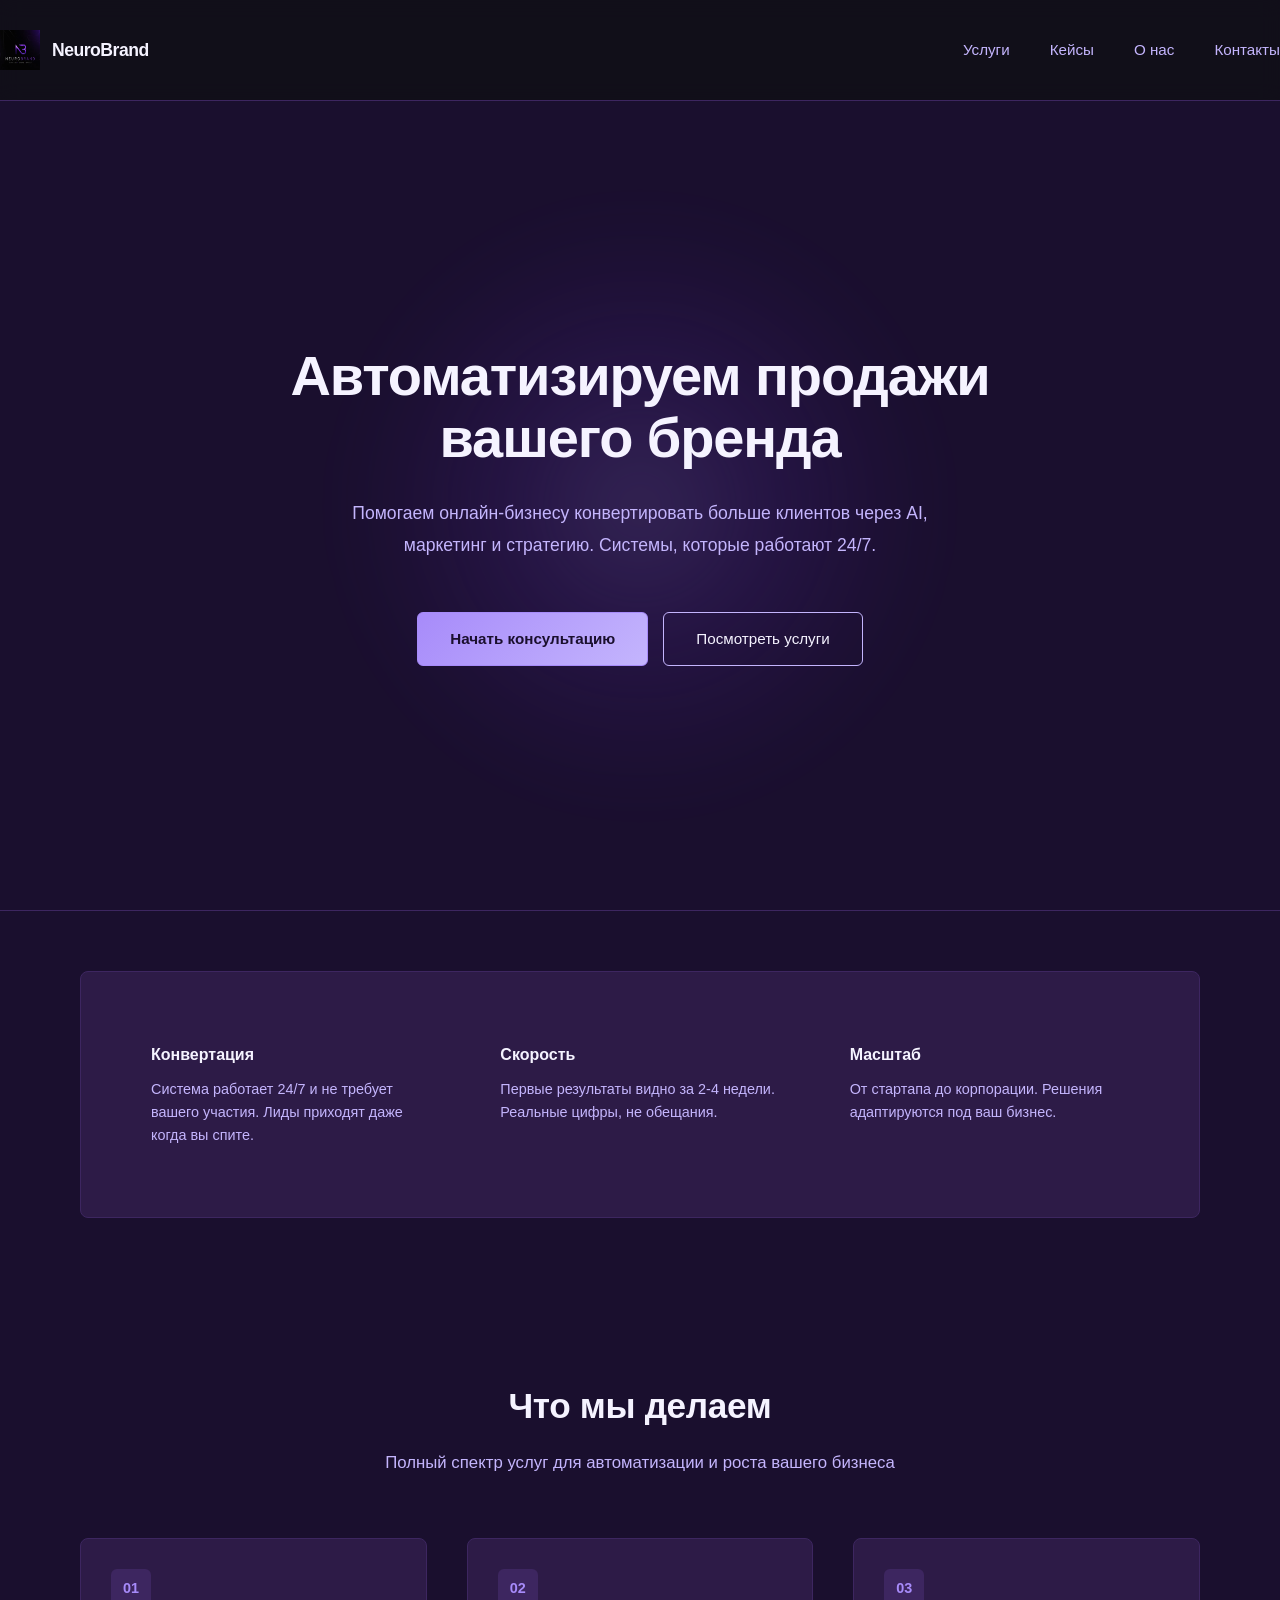
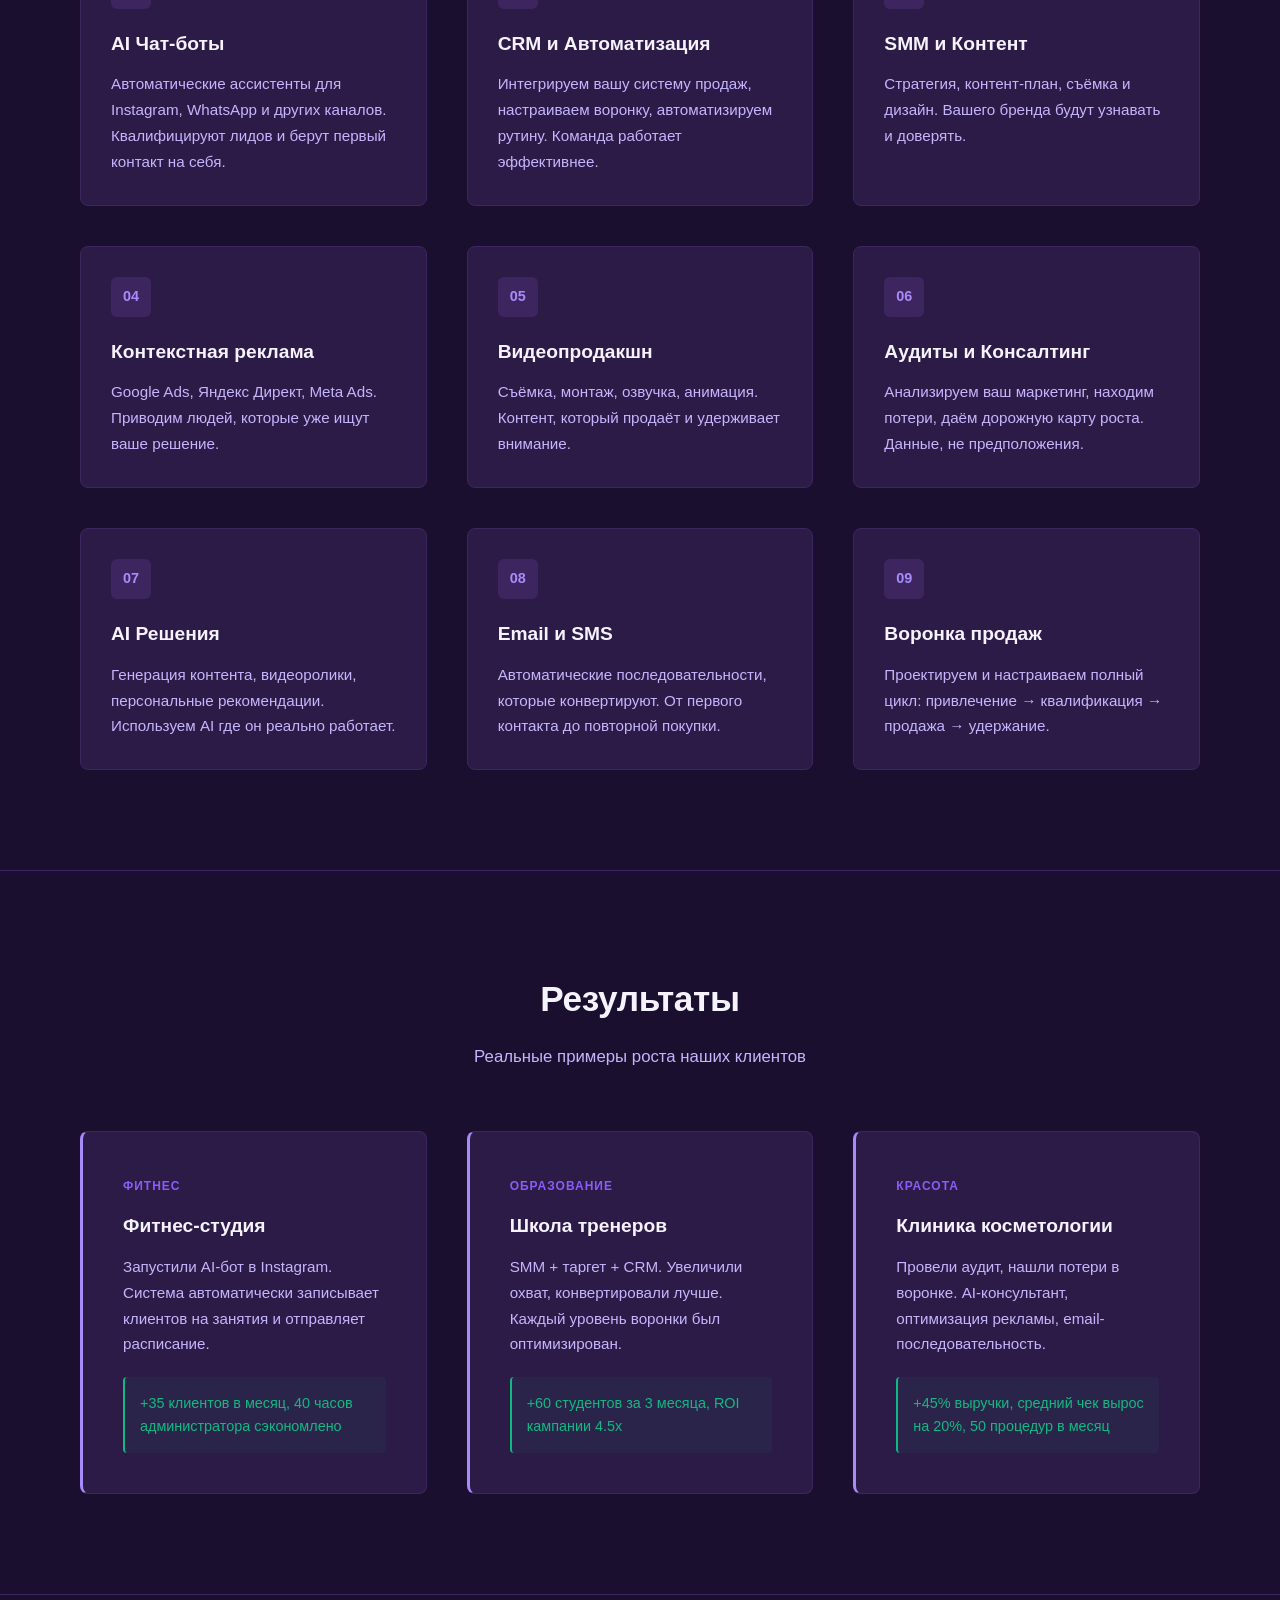
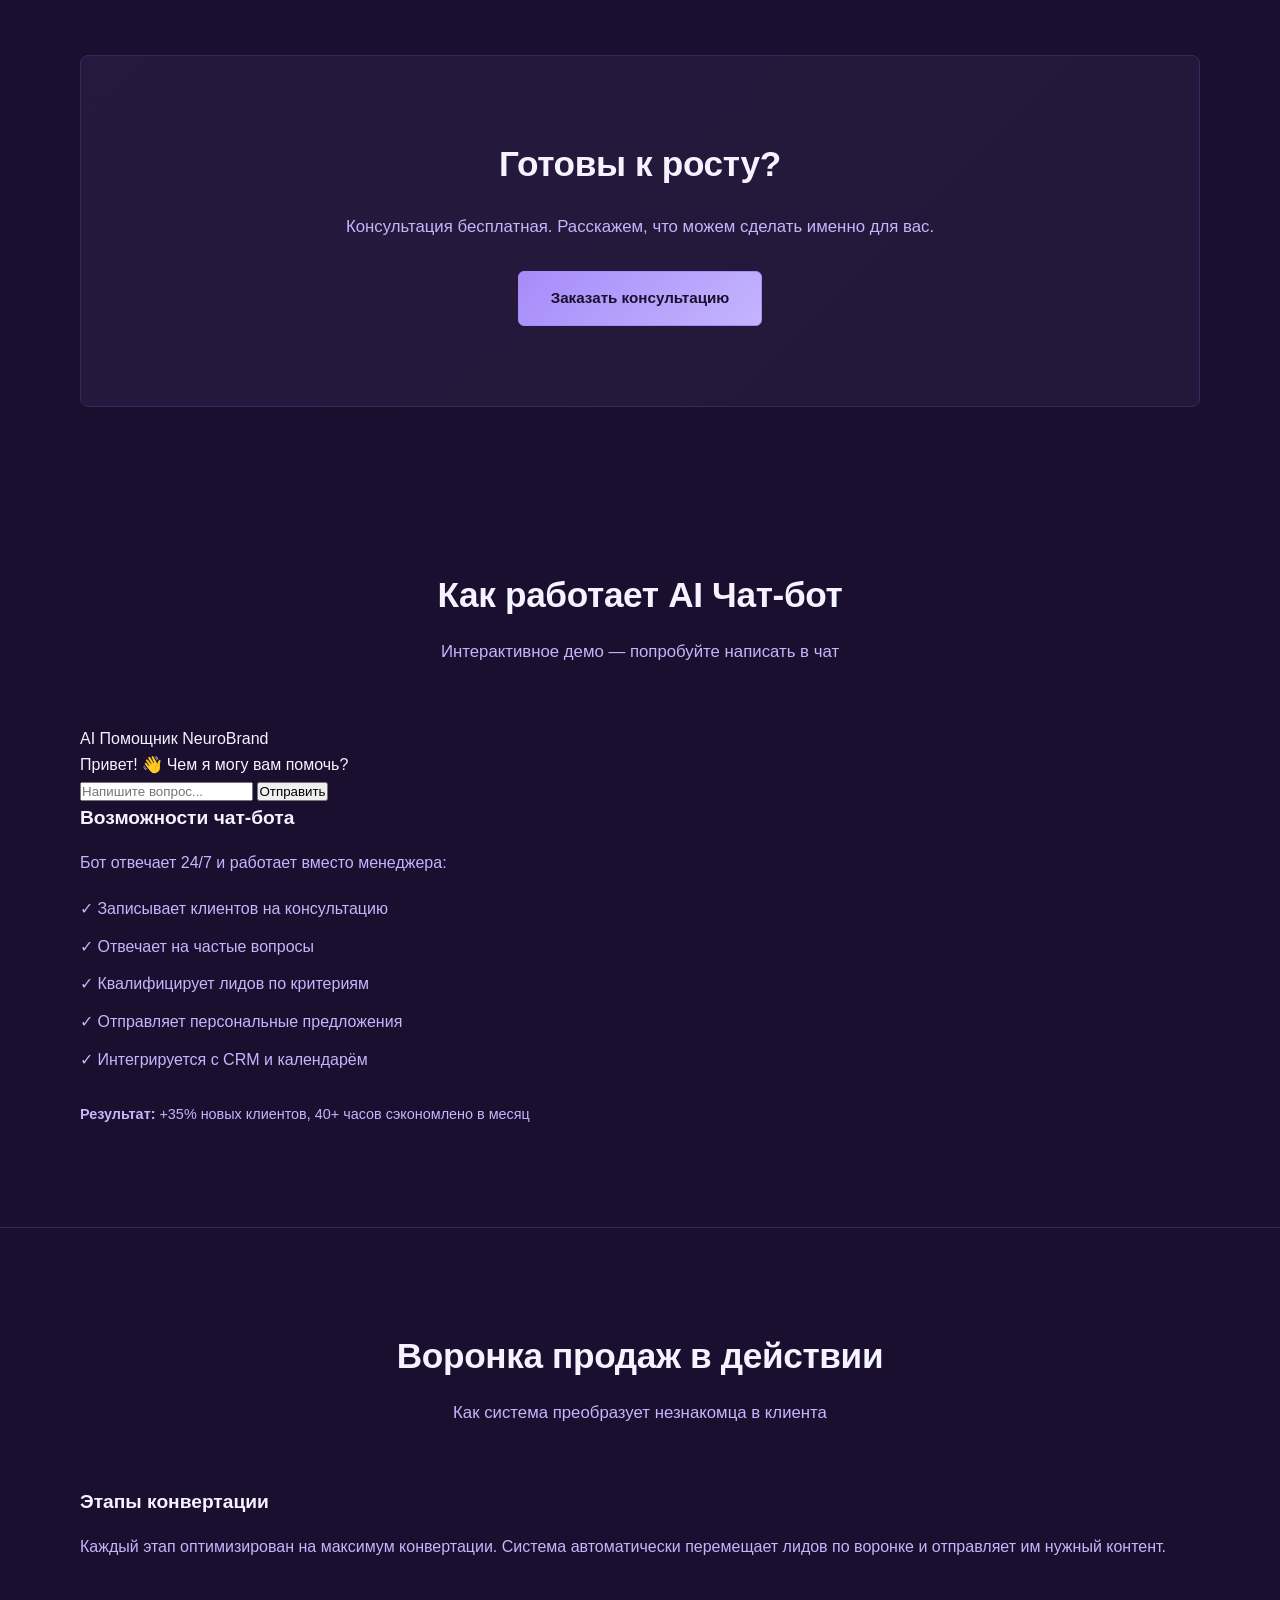
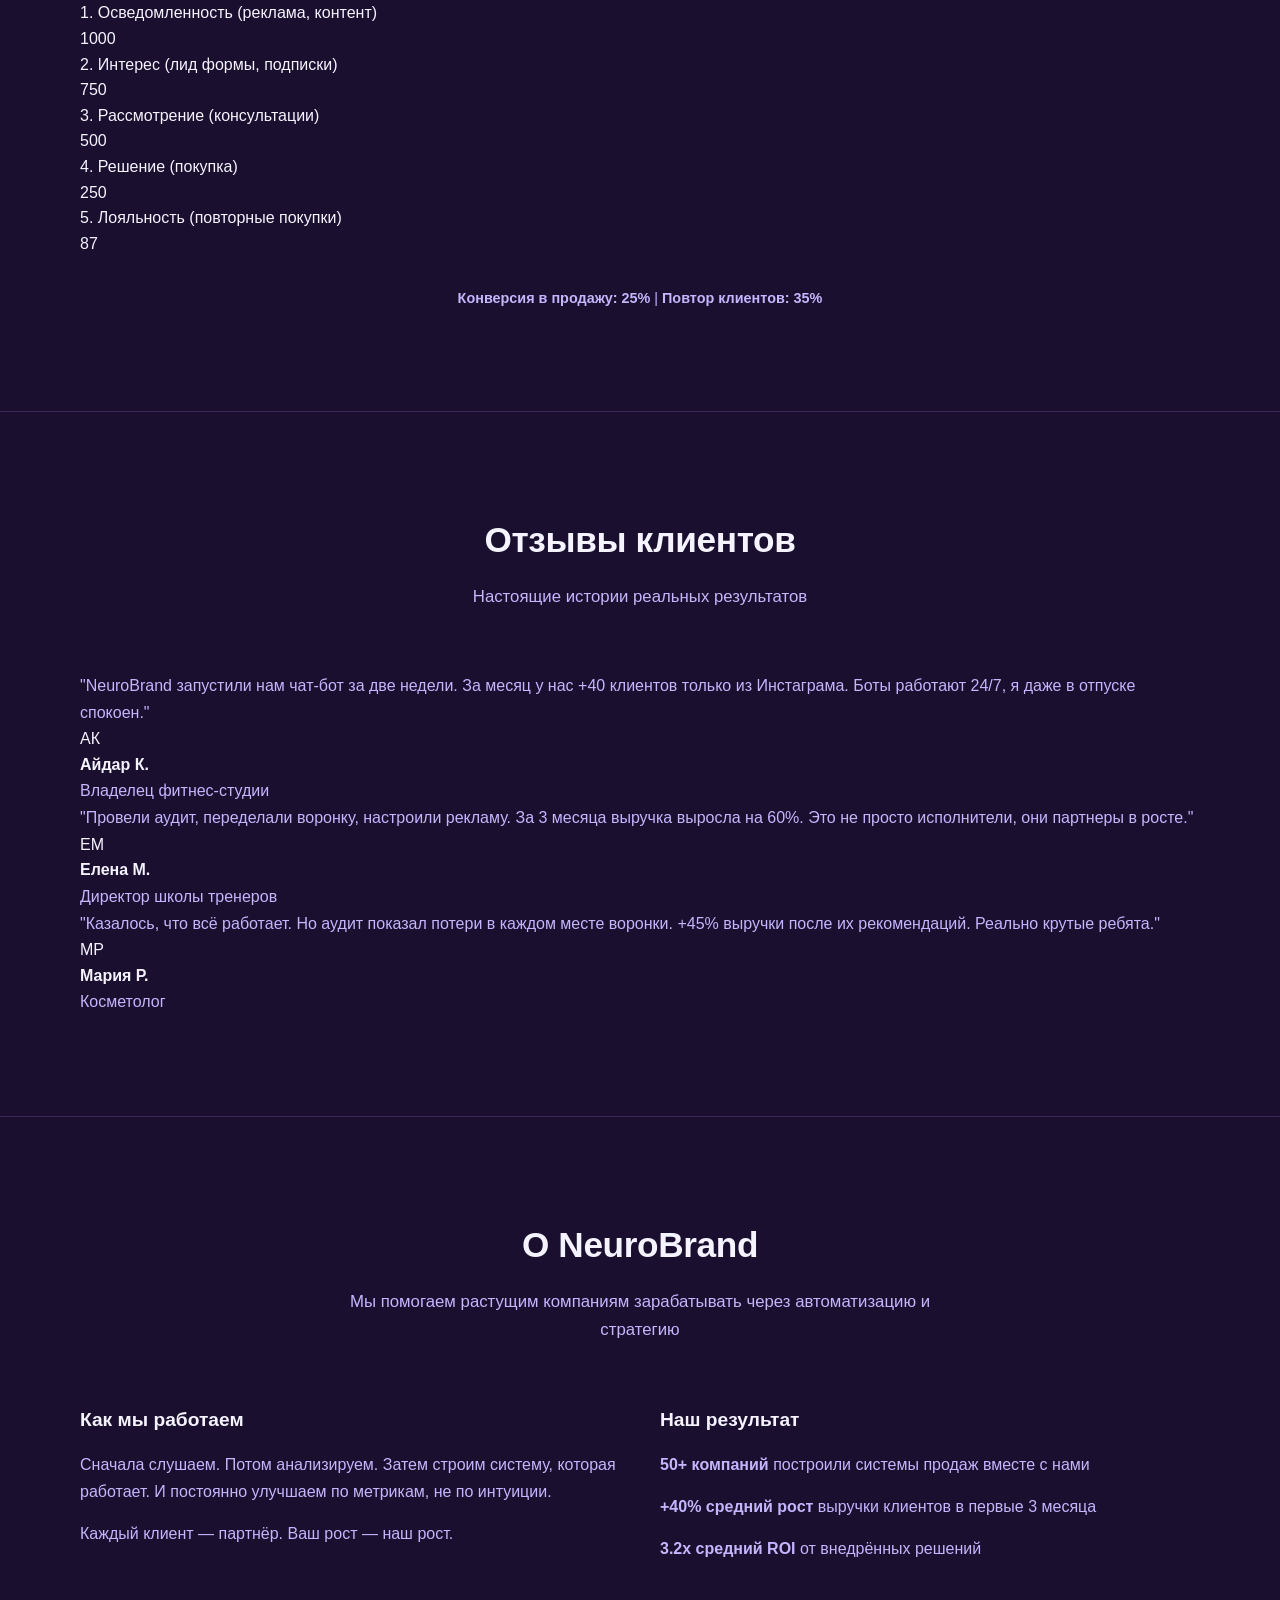
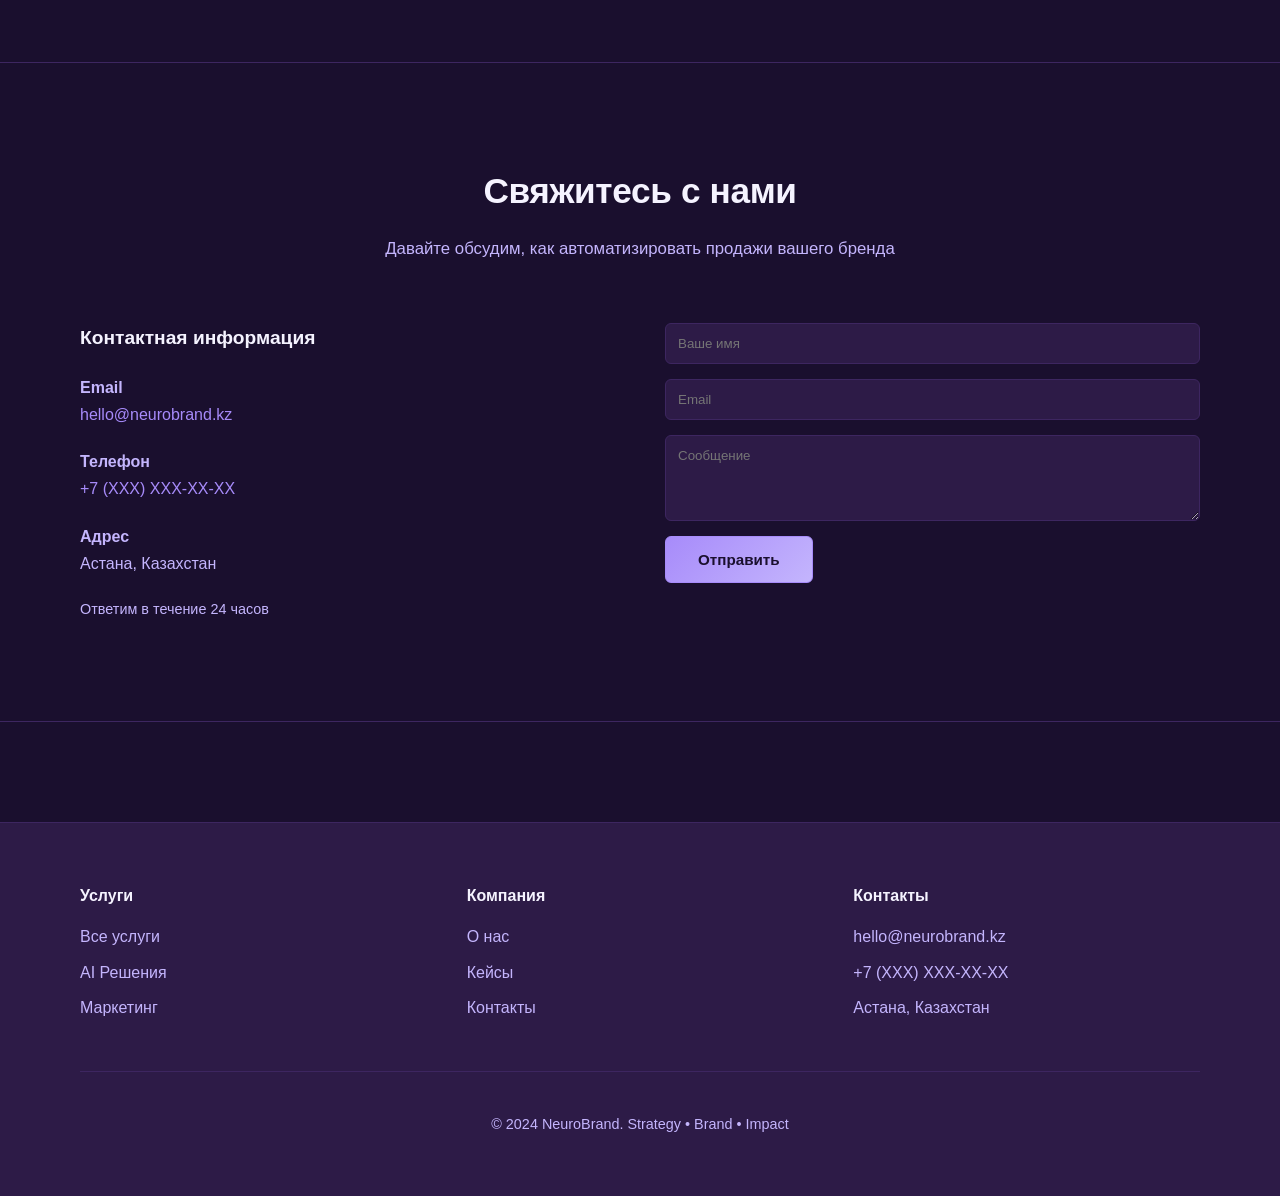
==== commit a875e445: "Add files via upload" ====
--- a/index.html
+++ b/index.html
@@ -150,6 +150,149 @@
         </div>
     </div>
 
+    <!-- DEMO: ЧАТ-БОТ -->
+    <section class="demo-section">
+        <div class="container">
+            <div class="section-header">
+                <h2>Как работает AI Чат-бот</h2>
+                <p>Интерактивное демо — попробуйте написать в чат</p>
+            </div>
+            <div class="demo-grid">
+                <div class="chatbot-demo">
+                    <div class="chat-header">AI Помощник NeuroBrand</div>
+                    <div class="chat-messages" id="chatMessages">
+                        <div class="chat-message message-bot">Привет! 👋 Чем я могу вам помочь?</div>
+                    </div>
+                    <div class="chat-input">
+                        <input type="text" id="chatInput" placeholder="Напишите вопрос...">
+                        <button onclick="sendMessage()">Отправить</button>
+                    </div>
+                </div>
+                <div>
+                    <h3>Возможности чат-бота</h3>
+                    <p style="margin-top: 15px; margin-bottom: 20px;">Бот отвечает 24/7 и работает вместо менеджера:</p>
+                    <ul style="list-style: none; gap: 12px; display: flex; flex-direction: column;">
+                        <li style="color: var(--text-muted);">✓ Записывает клиентов на консультацию</li>
+                        <li style="color: var(--text-muted);">✓ Отвечает на частые вопросы</li>
+                        <li style="color: var(--text-muted);">✓ Квалифицирует лидов по критериям</li>
+                        <li style="color: var(--text-muted);">✓ Отправляет персональные предложения</li>
+                        <li style="color: var(--text-muted);">✓ Интегрируется с CRM и календарём</li>
+                    </ul>
+                    <p style="margin-top: 30px; font-size: 0.9rem; color: var(--text-muted);">
+                        <strong>Результат:</strong> +35% новых клиентов, 40+ часов сэкономлено в месяц
+                    </p>
+                </div>
+            </div>
+        </div>
+    </section>
+
+    <!-- DEMO: ВОРОНКА ПРОДАЖ -->
+    <section class="demo-section">
+        <div class="container">
+            <div class="section-header">
+                <h2>Воронка продаж в действии</h2>
+                <p>Как система преобразует незнакомца в клиента</p>
+            </div>
+            <div class="demo-grid">
+                <div>
+                    <h3>Этапы конвертации</h3>
+                    <p style="margin-top: 15px; margin-bottom: 30px; color: var(--text-muted);">
+                        Каждый этап оптимизирован на максимум конвертации. Система автоматически перемещает лидов по воронке и отправляет им нужный контент.
+                    </p>
+                </div>
+                <div></div>
+            </div>
+            <div class="funnel" style="margin-top: 40px;">
+                <div class="funnel-stage" style="--fill: 100%;">
+                    <div class="funnel-content">
+                        <div class="funnel-label">1. Осведомленность (реклама, контент)</div>
+                        <div class="funnel-count">1000</div>
+                    </div>
+                    <div class="funnel-bar"></div>
+                </div>
+                <div class="funnel-stage" style="--fill: 75%;">
+                    <div class="funnel-content">
+                        <div class="funnel-label">2. Интерес (лид формы, подписки)</div>
+                        <div class="funnel-count">750</div>
+                    </div>
+                    <div class="funnel-bar"></div>
+                </div>
+                <div class="funnel-stage" style="--fill: 50%;">
+                    <div class="funnel-content">
+                        <div class="funnel-label">3. Рассмотрение (консультации)</div>
+                        <div class="funnel-count">500</div>
+                    </div>
+                    <div class="funnel-bar"></div>
+                </div>
+                <div class="funnel-stage" style="--fill: 25%;">
+                    <div class="funnel-content">
+                        <div class="funnel-label">4. Решение (покупка)</div>
+                        <div class="funnel-count">250</div>
+                    </div>
+                    <div class="funnel-bar"></div>
+                </div>
+                <div class="funnel-stage" style="--fill: 35%;">
+                    <div class="funnel-content">
+                        <div class="funnel-label">5. Лояльность (повторные покупки)</div>
+                        <div class="funnel-count">87</div>
+                    </div>
+                    <div class="funnel-bar"></div>
+                </div>
+            </div>
+            <p style="margin-top: 30px; text-align: center; color: var(--text-muted); font-size: 0.9rem;">
+                <strong>Конверсия в продажу: 25%</strong> | <strong>Повтор клиентов: 35%</strong>
+            </p>
+        </div>
+    </section>
+
+    <!-- TESTIMONIALS -->
+    <section class="demo-section">
+        <div class="container">
+            <div class="section-header">
+                <h2>Отзывы клиентов</h2>
+                <p>Настоящие истории реальных результатов</p>
+            </div>
+            <div class="testimonials-grid">
+                <div class="testimonial">
+                    <p class="testimonial-text">
+                        "NeuroBrand запустили нам чат-бот за две недели. За месяц у нас +40 клиентов только из Инстаграма. Боты работают 24/7, я даже в отпуске спокоен."
+                    </p>
+                    <div class="testimonial-author">
+                        <div class="author-avatar">АК</div>
+                        <div class="author-info">
+                            <h4>Айдар К.</h4>
+                            <p>Владелец фитнес-студии</p>
+                        </div>
+                    </div>
+                </div>
+                <div class="testimonial">
+                    <p class="testimonial-text">
+                        "Провели аудит, переделали воронку, настроили рекламу. За 3 месяца выручка выросла на 60%. Это не просто исполнители, они партнеры в росте."
+                    </p>
+                    <div class="testimonial-author">
+                        <div class="author-avatar">ЕМ</div>
+                        <div class="author-info">
+                            <h4>Елена М.</h4>
+                            <p>Директор школы тренеров</p>
+                        </div>
+                    </div>
+                </div>
+                <div class="testimonial">
+                    <p class="testimonial-text">
+                        "Казалось, что всё работает. Но аудит показал потери в каждом месте воронки. +45% выручки после их рекомендаций. Реально крутые ребята."
+                    </p>
+                    <div class="testimonial-author">
+                        <div class="author-avatar">МР</div>
+                        <div class="author-info">
+                            <h4>Мария Р.</h4>
+                            <p>Косметолог</p>
+                        </div>
+                    </div>
+                </div>
+            </div>
+        </div>
+    </section>
+
     <!-- ABOUT -->
     <section id="about">
         <div class="container">
--- a/assets/css/style.css
+++ b/assets/css/style.css
@@ -5,14 +5,14 @@
 }
 
 :root {
-  --primary: #ba55d3;
-  --secondary: #da70d6;
+  --primary: #8b5cf6;
+  --secondary: #a78bfa;
   --accent: #7c3aed;
-  --bg: #0f0f15;
-  --bg-secondary: #1a1a24;
-  --border: #2a2a38;
-  --text: #e8e8f0;
-  --text-muted: #a0a0b0;
+  --bg: #1a0f2e;
+  --bg-secondary: #2d1b47;
+  --border: #3d2660;
+  --text: #f5f3ff;
+  --text-muted: #c4b5fd;
   --success: #10b981;
 }
 
@@ -173,19 +173,33 @@
   align-items: center;
   text-align: center;
   padding: 80px 20px;
+  position: relative;
+  overflow: hidden;
+}
+
+.hero::before {
+  content: '';
+  position: absolute;
+  top: 50%;
+  left: 50%;
+  transform: translate(-50%, -50%);
+  width: 600px;
+  height: 600px;
+  background: radial-gradient(circle at center, rgba(167, 139, 250, 0.25) 0%, rgba(124, 58, 237, 0.15) 30%, transparent 70%);
+  opacity: 0.8;
+  z-index: 0;
+  filter: blur(40px);
+  pointer-events: none;
+  border-radius: 50%;
+}
+
+.hero > * {
+  position: relative;
+  z-index: 1;
 }
 
 .hero-logo {
-  width: 200px;
-  height: 200px;
-  margin-bottom: 50px;
-  animation: subtle-float 3s ease-in-out infinite;
-}
-
-.hero-logo img {
-  width: 100%;
-  height: 100%;
-  filter: drop-shadow(0 0 30px rgba(218, 112, 214, 0.3));
+  display: none;
 }
 
 @keyframes subtle-float {
@@ -226,14 +240,15 @@
 }
 
 .btn-primary {
-  background: linear-gradient(135deg, var(--primary), var(--secondary));
-  border-color: var(--secondary);
-  color: white;
+  background: linear-gradient(135deg, #a78bfa, #c4b5fd);
+  border-color: #a78bfa;
+  color: #1a0f2e;
+  font-weight: 600;
 }
 
 .btn-primary:hover {
   transform: translateY(-2px);
-  box-shadow: 0 10px 30px rgba(218, 112, 214, 0.2);
+  box-shadow: 0 10px 30px rgba(167, 139, 250, 0.3);
 }
 
 .btn-secondary {
@@ -245,7 +260,7 @@
 .btn-secondary:hover {
   border-color: var(--secondary);
   color: var(--secondary);
-  background: rgba(218, 112, 214, 0.05);
+  background: rgba(167, 139, 250, 0.08);
 }
 
 /* ============================================
@@ -444,7 +459,7 @@
 .cta {
   text-align: center;
   padding: 80px 40px;
-  background: linear-gradient(135deg, rgba(186, 85, 211, 0.05), rgba(218, 112, 214, 0.05));
+  background: linear-gradient(135deg, rgba(167, 139, 250, 0.08), rgba(196, 181, 253, 0.05));
   border: 1px solid var(--border);
   border-radius: 8px;
   margin: 60px 0;
